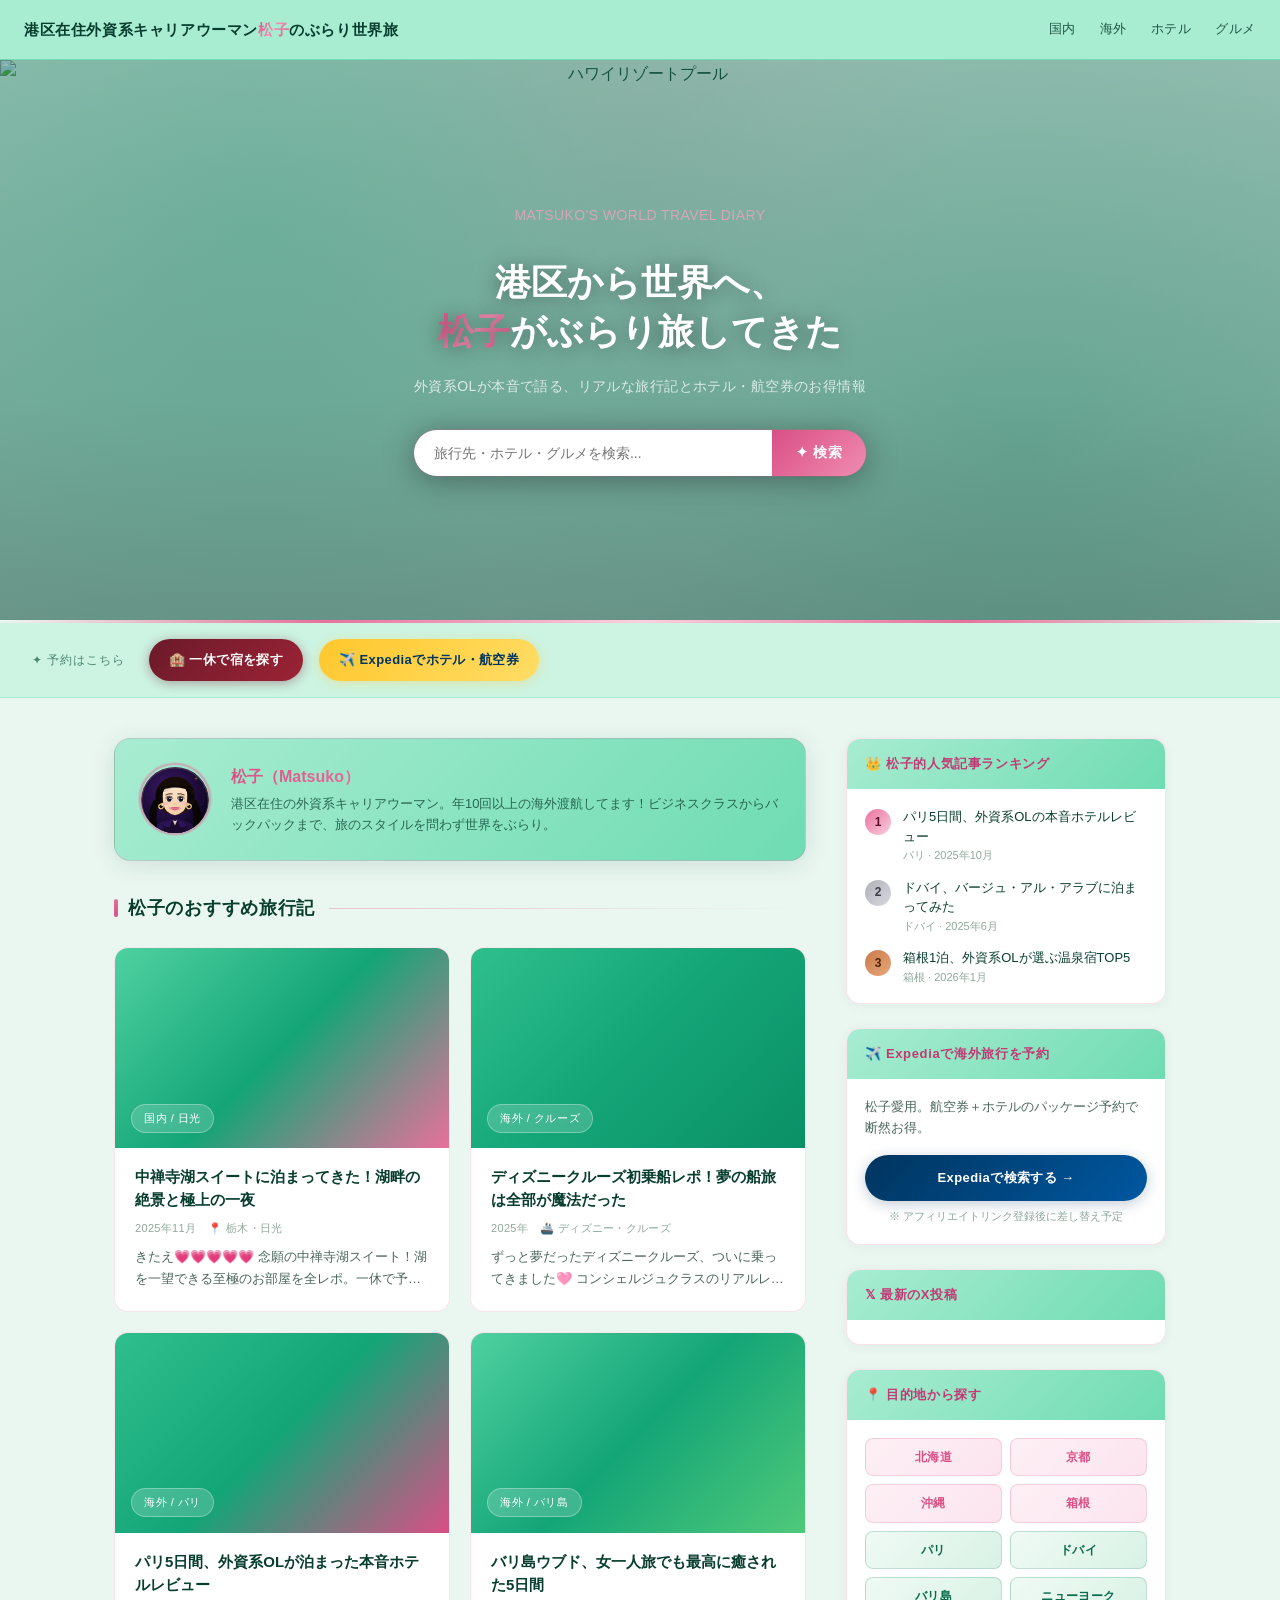
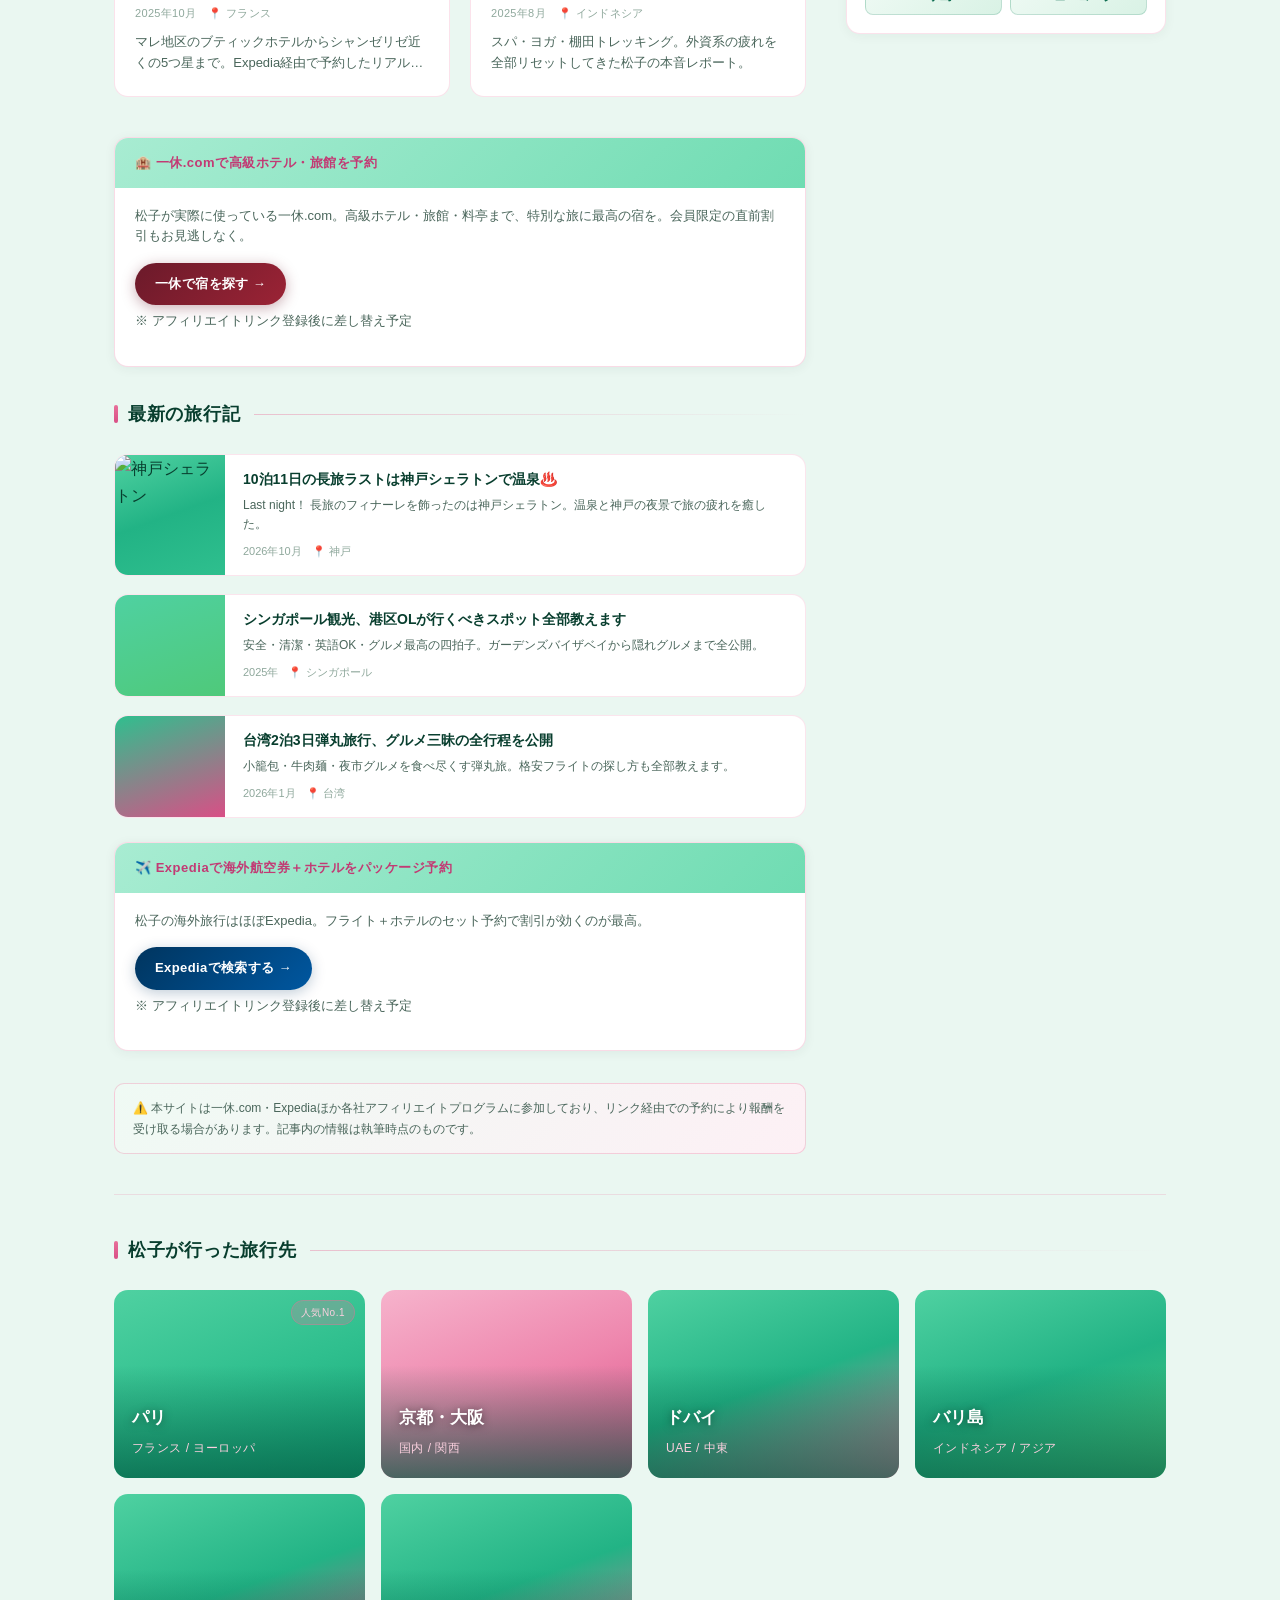
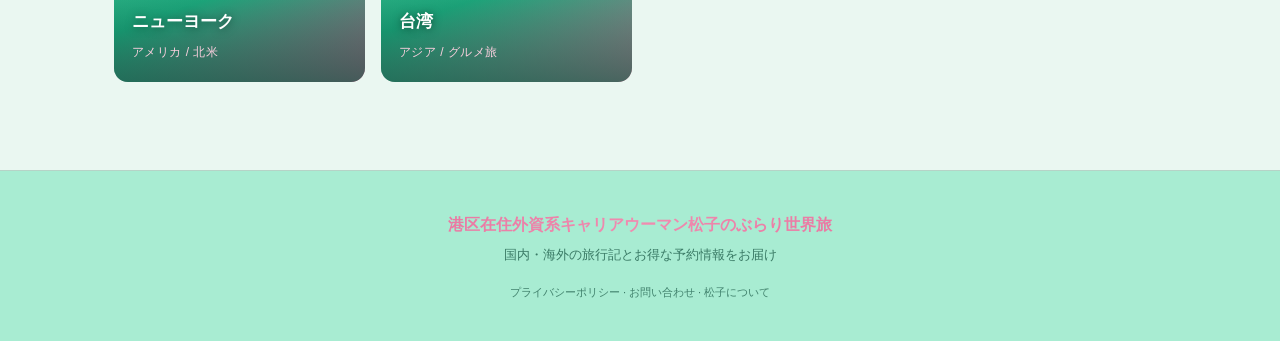
==== index.html @ 0946066c "エメラルドグリーンを一段濃く調整 Co-Authored-By: Claude Sonnet 5.5 <noreply@anthropic.com>" ====
<!DOCTYPE html>
<html lang="ja">
<head>
<meta charset="UTF-8">
<meta name="viewport" content="width=device-width, initial-scale=1.0">
<title>港区在住外資系キャリアウーマン松子のぶらり世界旅</title>
<link rel="icon" type="image/svg+xml" href="matsuko-icon.svg">
<style>
*,*::before,*::after{box-sizing:border-box;margin:0;padding:0}
:root{
  --c1:#a8ecd2;--c2:#6fdcb2;
  --acc:#e8709a;--acc2:#f4a3c0;--acc3:#fbd0df;
  --rose:#d94f86;--roseli:#f7c5d8;
  --bg:#eaf7f1;--s1:#ffffff;--t1:#083e2e;--t2:#4a665b;--tm:#8fa89c;
  --r:10px;
  --gold:linear-gradient(135deg,#d94f86,#f08cb0,#d94f86);
}
html{scroll-behavior:smooth}
body{font-family:-apple-system,BlinkMacSystemFont,'Hiragino Sans','Noto Sans JP',sans-serif;background:var(--bg);color:var(--t1);line-height:1.7}
a{color:inherit;text-decoration:none}
img{max-width:100%;display:block}

/* Header */
header{background:var(--c1);padding:0 1.5rem;position:sticky;top:0;z-index:100;display:flex;align-items:center;justify-content:space-between;height:60px;border-bottom:1px solid rgba(16,185,129,0.35)}
.logo{color:#083e2e;font-size:15px;font-weight:700;letter-spacing:.04em;line-height:1.3}
.logo span{background:var(--gold);-webkit-background-clip:text;-webkit-text-fill-color:transparent;background-clip:text}
nav{display:flex;gap:1.5rem}
nav a{color:rgba(8,62,46,0.85);font-size:13px;transition:color .2s;letter-spacing:.04em}
nav a:hover{color:#d94f86}

/* Hero */
.hero{position:relative;height:560px;overflow:hidden;display:flex;align-items:center;justify-content:center;text-align:center}
.hero-bg{position:absolute;inset:0}
.hero-bg img{width:100%;height:100%;object-fit:cover;object-position:center 60%;display:block}
.hero-sparkle{position:absolute;inset:0;background-image:radial-gradient(circle at 20% 30%,rgba(16,185,129,0.22) 0%,transparent 50%),radial-gradient(circle at 80% 70%,rgba(5,150,105,0.18) 0%,transparent 50%),radial-gradient(circle at 50% 10%,rgba(232,112,154,0.1) 0%,transparent 40%)}
.hero-overlay{position:absolute;inset:0;background:linear-gradient(to bottom,rgba(6,95,70,0.38) 0%,rgba(6,95,70,0.48) 60%,rgba(4,70,52,0.55) 100%)}
.hero-content{position:relative;z-index:1;color:#fff;padding:0 1.5rem;max-width:680px}
.hero-eyebrow{font-size:12px;letter-spacing:.2em;color:var(--acc2);margin-bottom:.875rem;opacity:.9;text-transform:uppercase}
.hero-content h1{font-size:clamp(20px,4vw,36px);font-weight:700;line-height:1.35;margin-bottom:1.125rem;text-shadow:0 2px 20px rgba(0,0,0,0.4)}
.hero-content h1 em{background:var(--gold);-webkit-background-clip:text;-webkit-text-fill-color:transparent;background-clip:text;font-style:normal}
.hero-content p{font-size:14px;opacity:.75;margin-bottom:2rem;letter-spacing:.03em}
.hero-search{display:flex;gap:0;max-width:460px;margin:0 auto;border-radius:30px;overflow:hidden;box-shadow:0 4px 32px rgba(0,0,0,0.35),0 0 0 1px rgba(232,112,154,0.3)}
.hero-search input{flex:1;padding:14px 20px;font-size:14px;border:none;outline:none;font-family:inherit;background:#fff}
.hero-search button{padding:14px 24px;background:linear-gradient(135deg,#d94f86,#f08cb0);color:#fff;border:none;cursor:pointer;font-size:14px;font-family:inherit;white-space:nowrap;font-weight:600;letter-spacing:.03em}

/* Gold divider */
.gold-strip{height:3px;background:linear-gradient(90deg,transparent,#e8709a,#fbd0df,#e8709a,transparent)}

/* Affiliate Banner */
.aff-strip{background:#cdf4e3;padding:1rem 1.5rem;display:flex;gap:1rem;overflow-x:auto;scrollbar-width:none;align-items:center;border-bottom:1px solid rgba(16,185,129,0.2)}
.aff-strip::-webkit-scrollbar{display:none}
.aff-btn{flex-shrink:0;padding:10px 20px;border-radius:30px;font-size:13px;font-weight:600;cursor:pointer;border:none;transition:opacity .2s,transform .15s;display:inline-flex;align-items:center;gap:8px;letter-spacing:.03em}
.aff-btn:hover{opacity:.88;transform:translateY(-1px)}
.aff-ikyu{background:linear-gradient(135deg,#6b1a2a,#9b2335);color:#fff;box-shadow:0 2px 12px rgba(107,26,42,0.4)}
.aff-expedia{background:linear-gradient(135deg,#ffc72c,#ffdd66);color:#00355f;box-shadow:0 2px 12px rgba(255,199,44,0.35)}
.aff-label{color:rgba(11,74,56,0.65);font-size:12px;display:flex;align-items:center;padding:0 8px;letter-spacing:.08em;white-space:nowrap}

/* Main Layout */
.container{max-width:1100px;margin:0 auto;padding:0 1.5rem}
.layout{display:grid;grid-template-columns:1fr 320px;gap:2.5rem;padding:2.5rem 0}
@media(max-width:768px){.layout{grid-template-columns:1fr}.sidebar{display:none}}

/* Section heading */
.sec-head{display:flex;align-items:center;gap:14px;margin-bottom:1.5rem}
.sec-head h2{font-size:18px;font-weight:700;letter-spacing:.04em;white-space:nowrap}
.sec-head h2::before{content:"";display:inline-block;width:4px;height:18px;background:linear-gradient(to bottom,#e8709a,#d94f86);border-radius:2px;margin-right:10px;vertical-align:-3px}
.sec-head::after{content:"";flex:1;height:1px;background:linear-gradient(90deg,rgba(232,112,154,0.4),transparent)}

/* Article Cards */
.cards-featured{display:grid;grid-template-columns:1fr 1fr;gap:1.25rem;margin-bottom:2.5rem}
@media(max-width:600px){.cards-featured{grid-template-columns:1fr}}
.card{border-radius:14px;overflow:hidden;background:var(--s1);border:0.5px solid rgba(232,112,154,0.2);transition:transform .2s,box-shadow .2s;cursor:pointer}
.card:hover{transform:translateY(-5px);box-shadow:0 16px 40px rgba(5,59,46,0.12)}
.card-img{height:200px;position:relative;display:flex;align-items:flex-end;padding:1rem}
.card-img.g1{background:linear-gradient(135deg,#2fbf8e,#14a577,#d94f86)}
.card-img.g2{background:linear-gradient(135deg,#4fd1a1,#14a577,#e8709a)}
.card-img.g3{background:linear-gradient(135deg,#4fd1a1,#14a577,#4fc97a)}
.card-img.g4{background:linear-gradient(135deg,#f6b3cc,#ee86ad,#e8709a)}
.card-img.g5{background:linear-gradient(135deg,#2fbf8e,#14a577,#0b9066)}
.card-tag{display:inline-block;background:rgba(255,255,255,0.18);backdrop-filter:blur(8px);color:#fff;font-size:11px;padding:4px 12px;border-radius:20px;border:0.5px solid rgba(255,255,255,0.3);letter-spacing:.05em}
.card-body{padding:1.125rem 1.25rem 1.375rem}
.card-body h3{font-size:15px;font-weight:700;line-height:1.5;margin-bottom:.5rem;color:var(--t1)}
.card-meta{font-size:11px;color:var(--tm);display:flex;gap:12px;letter-spacing:.03em}
.card-excerpt{font-size:13px;color:var(--t2);margin-top:.5rem;line-height:1.65;display:-webkit-box;-webkit-line-clamp:2;-webkit-box-orient:vertical;overflow:hidden}

/* Matsuko Profile */
.profile-banner{background:linear-gradient(135deg,var(--c1),var(--c2));border-radius:16px;padding:1.5rem;display:flex;gap:1.25rem;align-items:center;margin-bottom:2rem;border:1px solid rgba(232,112,154,0.25);box-shadow:0 4px 24px rgba(5,59,46,0.12)}
.profile-avatar{width:72px;height:72px;border-radius:50%;flex-shrink:0;overflow:hidden;border:2px solid rgba(232,112,154,0.5);box-shadow:0 0 0 1px rgba(232,112,154,0.2)}
.profile-text{color:#083e2e}
.profile-text h3{font-size:16px;font-weight:700;margin-bottom:.25rem;background:var(--gold);-webkit-background-clip:text;-webkit-text-fill-color:transparent;background-clip:text}
.profile-text p{font-size:13px;opacity:.75;line-height:1.6}

/* Affiliate Card */
.aff-card{border-radius:14px;overflow:hidden;background:var(--s1);border:0.5px solid rgba(232,112,154,0.25);margin-bottom:1.25rem;box-shadow:0 2px 12px rgba(5,59,46,0.06)}
.aff-card-head{padding:.875rem 1.25rem;background:linear-gradient(135deg,var(--c1),var(--c2));display:flex;align-items:center;gap:8px}
.aff-card-head span{color:#c23a74;font-size:13px;font-weight:600;letter-spacing:.04em}
.aff-card-body{padding:1.125rem 1.25rem}
.aff-card-body p{font-size:13px;color:var(--t2);margin-bottom:1rem;line-height:1.6}
.btn-aff{display:inline-block;padding:10px 20px;border-radius:30px;font-size:13px;font-weight:600;cursor:pointer;transition:opacity .2s,transform .15s;letter-spacing:.03em}
.btn-aff:hover{opacity:.85;transform:translateY(-1px)}
.btn-ikyu{background:linear-gradient(135deg,#6b1a2a,#9b2335);color:#fff;box-shadow:0 3px 14px rgba(107,26,42,0.35)}
.btn-expedia{background:linear-gradient(135deg,#00355f,#0057a0);color:#fff;box-shadow:0 3px 14px rgba(0,53,95,0.25)}
.placeholder-note{font-size:11px;color:var(--tm);margin-top:6px}

/* Articles list */
.articles-list{display:flex;flex-direction:column;gap:1.125rem}
.article-row{display:flex;gap:0;background:var(--s1);border-radius:14px;overflow:hidden;border:0.5px solid rgba(232,112,154,0.18);transition:box-shadow .2s,transform .2s;cursor:pointer}
.article-row:hover{box-shadow:0 6px 24px rgba(5,59,46,0.1);transform:translateY(-2px)}
.article-row-img{width:110px;flex-shrink:0}
.article-row-img.g1{background:linear-gradient(160deg,#2fbf8e,#d94f86)}
.article-row-img.g2{background:linear-gradient(160deg,#4fd1a1,#e8709a)}
.article-row-img.g3{background:linear-gradient(160deg,#4fd1a1,#4fc97a)}
.article-row-body{padding:.875rem 1.125rem;flex:1}
.article-row-body h3{font-size:14px;font-weight:700;line-height:1.5;margin-bottom:.375rem;color:var(--t1)}
.article-row-body p{font-size:12px;color:var(--t2);line-height:1.6;display:-webkit-box;-webkit-line-clamp:2;-webkit-box-orient:vertical;overflow:hidden}
.article-row-meta{font-size:11px;color:var(--tm);margin-top:.5rem;display:flex;gap:10px}

/* Sidebar */
.widget{background:var(--s1);border-radius:14px;border:0.5px solid rgba(232,112,154,0.2);overflow:hidden;margin-bottom:1.5rem;box-shadow:0 2px 12px rgba(5,59,46,0.05)}
.widget-head{padding:.875rem 1.125rem;background:linear-gradient(135deg,var(--c1),var(--c2));color:#c23a74;font-size:13px;font-weight:700;letter-spacing:.05em}
.widget-body{padding:1.125rem}
.dest-grid{display:grid;grid-template-columns:1fr 1fr;gap:8px}
.dest-chip{border-radius:8px;padding:.5rem;text-align:center;font-size:12px;font-weight:600;cursor:pointer;transition:opacity .2s,transform .15s;letter-spacing:.03em}
.dest-chip:hover{opacity:.8;transform:scale(1.03)}
.dest-domestic{background:linear-gradient(135deg,#fdf0f5,#fce4ee);color:#d94f86;border:0.5px solid rgba(217,79,134,0.2)}
.dest-intl{background:linear-gradient(135deg,#effaf4,#d9f2e5);color:#0b6b4f;border:0.5px solid rgba(10,122,85,0.2)}
.ranking-list{display:flex;flex-direction:column;gap:.875rem}
.rank-item{display:flex;align-items:flex-start;gap:.75rem}
.rank-num{width:26px;height:26px;border-radius:50%;font-size:12px;font-weight:700;display:flex;align-items:center;justify-content:center;flex-shrink:0;margin-top:2px}
.rank-num.n1{background:linear-gradient(135deg,#e8709a,#fbd0df);color:#5a0f2e}
.rank-num.n2{background:linear-gradient(135deg,#b0b0b8,#d8d8e0);color:#3a3a4a}
.rank-num.n3{background:linear-gradient(135deg,#c97a4a,#e8a87a);color:#4a2000}
.rank-text{font-size:13px;line-height:1.5;color:var(--t1)}
.rank-text span{font-size:11px;color:var(--tm);display:block;margin-top:1px}

/* Destination Section */
.dest-section{padding:2.5rem 0;border-top:1px solid rgba(232,112,154,0.2)}
.dest-cards{display:grid;grid-template-columns:repeat(auto-fill,minmax(220px,1fr));gap:1rem}
.dest-card{position:relative;border-radius:14px;overflow:hidden;aspect-ratio:4/3;cursor:pointer;transition:transform .2s,box-shadow .2s}
.dest-card:hover{transform:scale(1.03);box-shadow:0 12px 32px rgba(5,59,46,0.2)}
.dest-card-bg{position:absolute;inset:0}
.dest-card-bg.d1{background:linear-gradient(160deg,#4fd1a1,#2fbf8e,#14a577)}
.dest-card-bg.d2{background:linear-gradient(160deg,#f6b3cc,#ee86ad,#d94f86)}
.dest-card-bg.d3{background:linear-gradient(160deg,#4fd1a1,#22b385,#e8709a)}
.dest-card-bg.d4{background:linear-gradient(160deg,#4fd1a1,#22b385,#4fc97a)}
.dest-card-bg.d5{background:linear-gradient(160deg,#4fd1a1,#22b385,#d94f86)}
.dest-card-bg.d6{background:linear-gradient(160deg,#4fd1a1,#22b385,#e8709a)}
.dest-overlay{position:absolute;inset:0;background:linear-gradient(to top,rgba(6,95,70,0.7) 0%,transparent 60%)}
.dest-label{position:absolute;bottom:0;left:0;right:0;padding:1.125rem}
.dest-label strong{font-size:17px;display:block;color:#fff;font-weight:700;text-shadow:0 1px 8px rgba(0,0,0,0.5)}
.dest-label span{font-size:12px;color:var(--acc3);letter-spacing:.04em}
.dest-badge{position:absolute;top:10px;right:10px;background:rgba(232,112,154,0.25);backdrop-filter:blur(6px);border:0.5px solid rgba(232,112,154,0.4);color:var(--acc3);font-size:10px;padding:3px 9px;border-radius:20px;letter-spacing:.05em}

/* Disclaimer */
.aff-disclaimer{background:linear-gradient(135deg,#effaf4,#fdf0f5);border:0.5px solid rgba(232,112,154,0.3);border-radius:10px;padding:.875rem 1.125rem;font-size:12px;color:var(--t2);margin-top:2rem;line-height:1.7}

/* Footer */
footer{background:var(--c1);border-top:1px solid rgba(232,112,154,0.2);color:rgba(11,74,56,0.7);text-align:center;padding:2.5rem 1rem;font-size:13px;margin-top:3rem}
.footer-title{font-size:16px;font-weight:700;margin-bottom:.375rem;background:var(--gold);-webkit-background-clip:text;-webkit-text-fill-color:transparent;background-clip:text}
footer a{color:rgba(11,74,56,0.65)}
footer a:hover{color:#d94f86}
</style>
</head>
<body>

<header>
  <div class="logo">港区在住外資系キャリアウーマン<span>松子</span>のぶらり世界旅</div>
  <nav>
    <a href="#">国内</a>
    <a href="#">海外</a>
    <a href="#">ホテル</a>
    <a href="#">グルメ</a>
  </nav>
</header>

<section class="hero">
  <div class="hero-bg">
    <img src="https://images.unsplash.com/photo-1561501900-3701fa6a0864?auto=format&fit=crop&w=1600&q=85" alt="ハワイリゾートプール" loading="eager">
  </div>
  <div class="hero-sparkle"></div>
  <div class="hero-overlay"></div>
  <div class="hero-content">
    <p class="hero-eyebrow">Matsuko's World Travel Diary</p>
    <h1>港区から世界へ、<br><em>松子</em>がぶらり旅してきた</h1>
    <p>外資系OLが本音で語る、リアルな旅行記とホテル・航空券のお得情報</p>
    <div class="hero-search">
      <input type="text" placeholder="旅行先・ホテル・グルメを検索...">
      <button>✦ 検索</button>
    </div>
  </div>
</section>

<div class="gold-strip"></div>

<div class="aff-strip">
  <span class="aff-label">✦ 予約はこちら</span>
  <a href="#" class="aff-btn aff-ikyu">🏨 一休で宿を探す</a>
  <a href="#" class="aff-btn aff-expedia">✈️ Expediaでホテル・航空券</a>
</div>

<div class="container">
  <div class="layout">
    <main>

      <!-- プロフィール -->
      <div class="profile-banner">
        <div class="profile-avatar"><img src="matsuko-icon.svg" alt="松子" width="72" height="72"></div>
        <div class="profile-text">
          <h3>松子（Matsuko）</h3>
          <p>港区在住の外資系キャリアウーマン。年10回以上の海外渡航してます！ビジネスクラスからバックパックまで、旅のスタイルを問わず世界をぶらり。</p>
        </div>
      </div>

      <!-- 注目記事 -->
      <div class="sec-head"><h2>松子のおすすめ旅行記</h2></div>
      <div class="cards-featured">
        <a href="chuzenji-suite.html" class="card">
          <div class="card-img g2"><span class="card-tag">国内 / 日光</span></div>
          <div class="card-body">
            <h3>中禅寺湖スイートに泊まってきた！湖畔の絶景と極上の一夜</h3>
            <div class="card-meta"><span>2025年11月</span><span>📍 栃木・日光</span></div>
            <p class="card-excerpt">きたえ💗💗💗💗💗 念願の中禅寺湖スイート！湖を一望できる至極のお部屋を全レポ。一休で予約しました。</p>
          </div>
        </a>
        <a href="disney-cruise.html" class="card">
          <div class="card-img g5"><span class="card-tag">海外 / クルーズ</span></div>
          <div class="card-body">
            <h3>ディズニークルーズ初乗船レポ！夢の船旅は全部が魔法だった</h3>
            <div class="card-meta"><span>2025年</span><span>🚢 ディズニー・クルーズ</span></div>
            <p class="card-excerpt">ずっと夢だったディズニークルーズ、ついに乗ってきました🩷 コンシェルジュクラスのリアルレポ全公開！</p>
          </div>
        </a>
        <div class="card">
          <div class="card-img g1"><span class="card-tag">海外 / パリ</span></div>
          <div class="card-body">
            <h3>パリ5日間、外資系OLが泊まった本音ホテルレビュー</h3>
            <div class="card-meta"><span>2025年10月</span><span>📍 フランス</span></div>
            <p class="card-excerpt">マレ地区のブティックホテルからシャンゼリゼ近くの5つ星まで。Expedia経由で予約したリアルな評価を公開。</p>
          </div>
        </div>
        <div class="card">
          <div class="card-img g3"><span class="card-tag">海外 / バリ島</span></div>
          <div class="card-body">
            <h3>バリ島ウブド、女一人旅でも最高に癒された5日間</h3>
            <div class="card-meta"><span>2025年8月</span><span>📍 インドネシア</span></div>
            <p class="card-excerpt">スパ・ヨガ・棚田トレッキング。外資系の疲れを全部リセットしてきた松子の本音レポート。</p>
          </div>
        </div>
      </div>

      <!-- アフィリエイトカード（一休） -->
      <div class="aff-card">
        <div class="aff-card-head"><span>🏨 一休.comで高級ホテル・旅館を予約</span></div>
        <div class="aff-card-body">
          <p>松子が実際に使っている一休.com。高級ホテル・旅館・料亭まで、特別な旅に最高の宿を。会員限定の直前割引もお見逃しなく。</p>
          <a href="#" class="btn-aff btn-ikyu">一休で宿を探す →</a>
          <p class="placeholder-note">※ アフィリエイトリンク登録後に差し替え予定</p>
        </div>
      </div>

      <!-- 最新記事 -->
      <div class="sec-head" style="margin-top:2rem"><h2>最新の旅行記</h2></div>
      <div class="articles-list">
        <a href="kobe-trip.html" class="article-row">
          <div class="article-row-img" style="background:linear-gradient(160deg,#4fd1a1,#22b385,#2fbf8e)">
            <img src="https://pbs.twimg.com/media/HTq2_k7a8AAJkNk?format=jpg&name=small" alt="神戸シェラトン" style="width:100%;height:100%;object-fit:cover" loading="lazy">
          </div>
          <div class="article-row-body">
            <h3>10泊11日の長旅ラストは神戸シェラトンで温泉♨️</h3>
            <p>Last night！ 長旅のフィナーレを飾ったのは神戸シェラトン。温泉と神戸の夜景で旅の疲れを癒した。</p>
            <div class="article-row-meta"><span>2026年10月</span><span>📍 神戸</span></div>
          </div>
        </a>
        <a href="singapore.html" class="article-row">
          <div class="article-row-img g3"></div>
          <div class="article-row-body">
            <h3>シンガポール観光、港区OLが行くべきスポット全部教えます</h3>
            <p>安全・清潔・英語OK・グルメ最高の四拍子。ガーデンズバイザベイから隠れグルメまで全公開。</p>
            <div class="article-row-meta"><span>2025年</span><span>📍 シンガポール</span></div>
          </div>
        </a>
        <div class="article-row">
          <div class="article-row-img g1"></div>
          <div class="article-row-body">
            <h3>台湾2泊3日弾丸旅行、グルメ三昧の全行程を公開</h3>
            <p>小籠包・牛肉麺・夜市グルメを食べ尽くす弾丸旅。格安フライトの探し方も全部教えます。</p>
            <div class="article-row-meta"><span>2026年1月</span><span>📍 台湾</span></div>
          </div>
        </div>
      </div>

      <!-- アフィリエイトカード（Expedia） -->
      <div class="aff-card" style="margin-top:1.5rem">
        <div class="aff-card-head"><span>✈️ Expediaで海外航空券＋ホテルをパッケージ予約</span></div>
        <div class="aff-card-body">
          <p>松子の海外旅行はほぼExpedia。フライト＋ホテルのセット予約で割引が効くのが最高。</p>
          <a href="#" class="btn-aff btn-expedia">Expediaで検索する →</a>
          <p class="placeholder-note">※ アフィリエイトリンク登録後に差し替え予定</p>
        </div>
      </div>

      <div class="aff-disclaimer">
        ⚠️ 本サイトは一休.com・Expediaほか各社アフィリエイトプログラムに参加しており、リンク経由での予約により報酬を受け取る場合があります。記事内の情報は執筆時点のものです。
      </div>
    </main>

    <!-- Sidebar -->
    <aside class="sidebar">
      <div class="widget">
        <div class="widget-head">👑 松子的人気記事ランキング</div>
        <div class="widget-body">
          <div class="ranking-list">
            <div class="rank-item">
              <div class="rank-num n1">1</div>
              <div class="rank-text">パリ5日間、外資系OLの本音ホテルレビュー<span>パリ · 2025年10月</span></div>
            </div>
            <div class="rank-item">
              <div class="rank-num n2">2</div>
              <div class="rank-text">ドバイ、バージュ・アル・アラブに泊まってみた<span>ドバイ · 2025年6月</span></div>
            </div>
            <div class="rank-item">
              <div class="rank-num n3">3</div>
              <div class="rank-text">箱根1泊、外資系OLが選ぶ温泉宿TOP5<span>箱根 · 2026年1月</span></div>
            </div>
          </div>
        </div>
      </div>

      <div class="widget">
        <div class="widget-head">✈️ Expediaで海外旅行を予約</div>
        <div class="widget-body">
          <p style="font-size:13px;color:var(--t2);margin-bottom:1rem;line-height:1.6">松子愛用。航空券＋ホテルのパッケージ予約で断然お得。</p>
          <a href="#" class="btn-aff btn-expedia" style="display:block;text-align:center;padding:12px">Expediaで検索する →</a>
          <p class="placeholder-note" style="margin-top:6px;text-align:center">※ アフィリエイトリンク登録後に差し替え予定</p>
        </div>
      </div>

      <div class="widget">
        <div class="widget-head">𝕏 最新のX投稿</div>
        <div class="widget-body" style="padding:.75rem">
          <blockquote class="twitter-tweet" data-lang="ja" data-theme="light">
            <a href="https://x.com/tabiwoaisuru/status/1993932239659471070"></a>
          </blockquote>
        </div>
      </div>

      <div class="widget">
        <div class="widget-head">📍 目的地から探す</div>
        <div class="widget-body">
          <div class="dest-grid">
            <div class="dest-chip dest-domestic">北海道</div>
            <div class="dest-chip dest-domestic">京都</div>
            <div class="dest-chip dest-domestic">沖縄</div>
            <div class="dest-chip dest-domestic">箱根</div>
            <div class="dest-chip dest-intl">パリ</div>
            <div class="dest-chip dest-intl">ドバイ</div>
            <div class="dest-chip dest-intl">バリ島</div>
            <div class="dest-chip dest-intl">ニューヨーク</div>
          </div>
        </div>
      </div>
    </aside>
  </div>

  <!-- 目的地セクション -->
  <div class="dest-section">
    <div class="sec-head"><h2>松子が行った旅行先</h2></div>
    <div class="dest-cards">
      <div class="dest-card">
        <div class="dest-card-bg d1"></div>
        <div class="dest-overlay"></div>
        <span class="dest-badge">人気No.1</span>
        <div class="dest-label"><strong>パリ</strong><span>フランス / ヨーロッパ</span></div>
      </div>
      <div class="dest-card">
        <div class="dest-card-bg d2"></div>
        <div class="dest-overlay"></div>
        <div class="dest-label"><strong>京都・大阪</strong><span>国内 / 関西</span></div>
      </div>
      <div class="dest-card">
        <div class="dest-card-bg d3"></div>
        <div class="dest-overlay"></div>
        <div class="dest-label"><strong>ドバイ</strong><span>UAE / 中東</span></div>
      </div>
      <div class="dest-card">
        <div class="dest-card-bg d4"></div>
        <div class="dest-overlay"></div>
        <div class="dest-label"><strong>バリ島</strong><span>インドネシア / アジア</span></div>
      </div>
      <div class="dest-card">
        <div class="dest-card-bg d5"></div>
        <div class="dest-overlay"></div>
        <div class="dest-label"><strong>ニューヨーク</strong><span>アメリカ / 北米</span></div>
      </div>
      <div class="dest-card">
        <div class="dest-card-bg d6"></div>
        <div class="dest-overlay"></div>
        <div class="dest-label"><strong>台湾</strong><span>アジア / グルメ旅</span></div>
      </div>
    </div>
  </div>
</div>

<footer>
  <p class="footer-title">港区在住外資系キャリアウーマン松子のぶらり世界旅</p>
  <p>国内・海外の旅行記とお得な予約情報をお届け</p>
  <p style="margin-top:1rem;font-size:11px"><a href="#">プライバシーポリシー</a> · <a href="#">お問い合わせ</a> · <a href="#">松子について</a></p>
</footer>

<script async src="https://platform.twitter.com/widgets.js" charset="utf-8"></script>
</body>
</html>
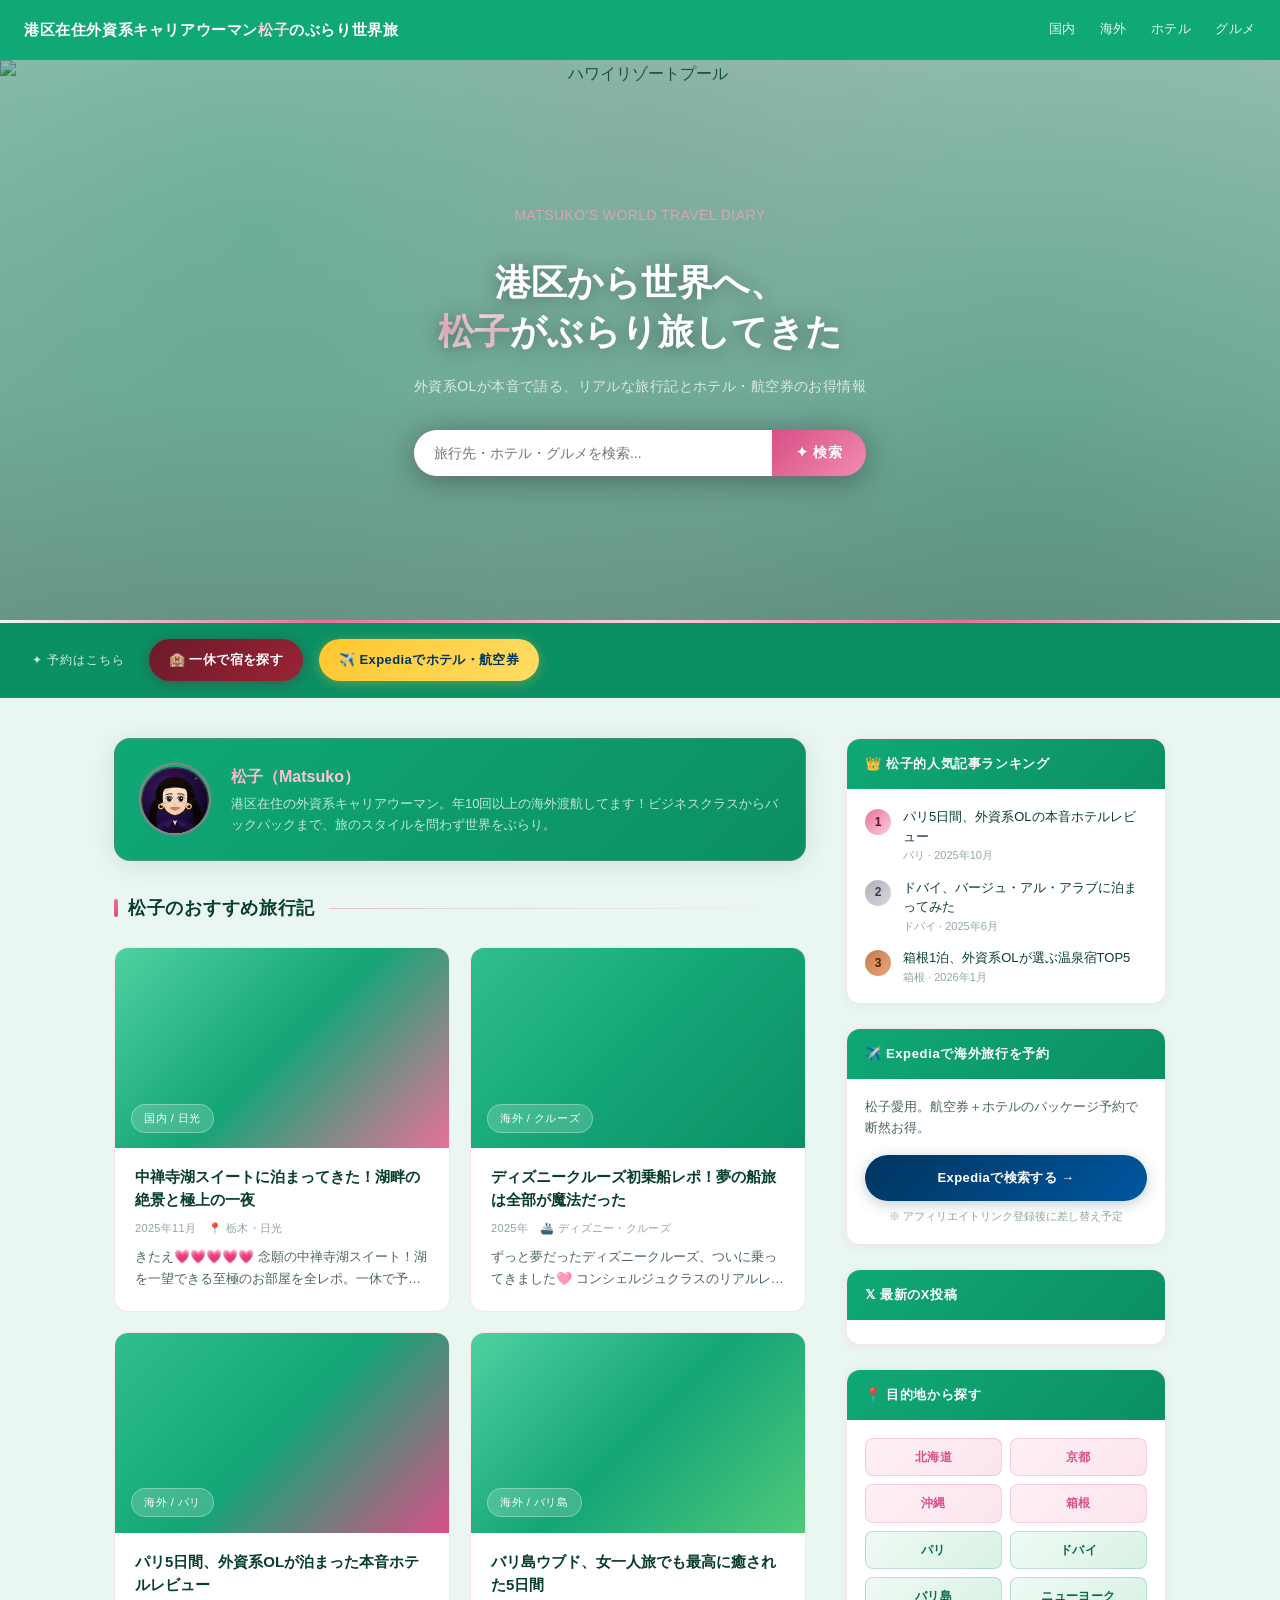
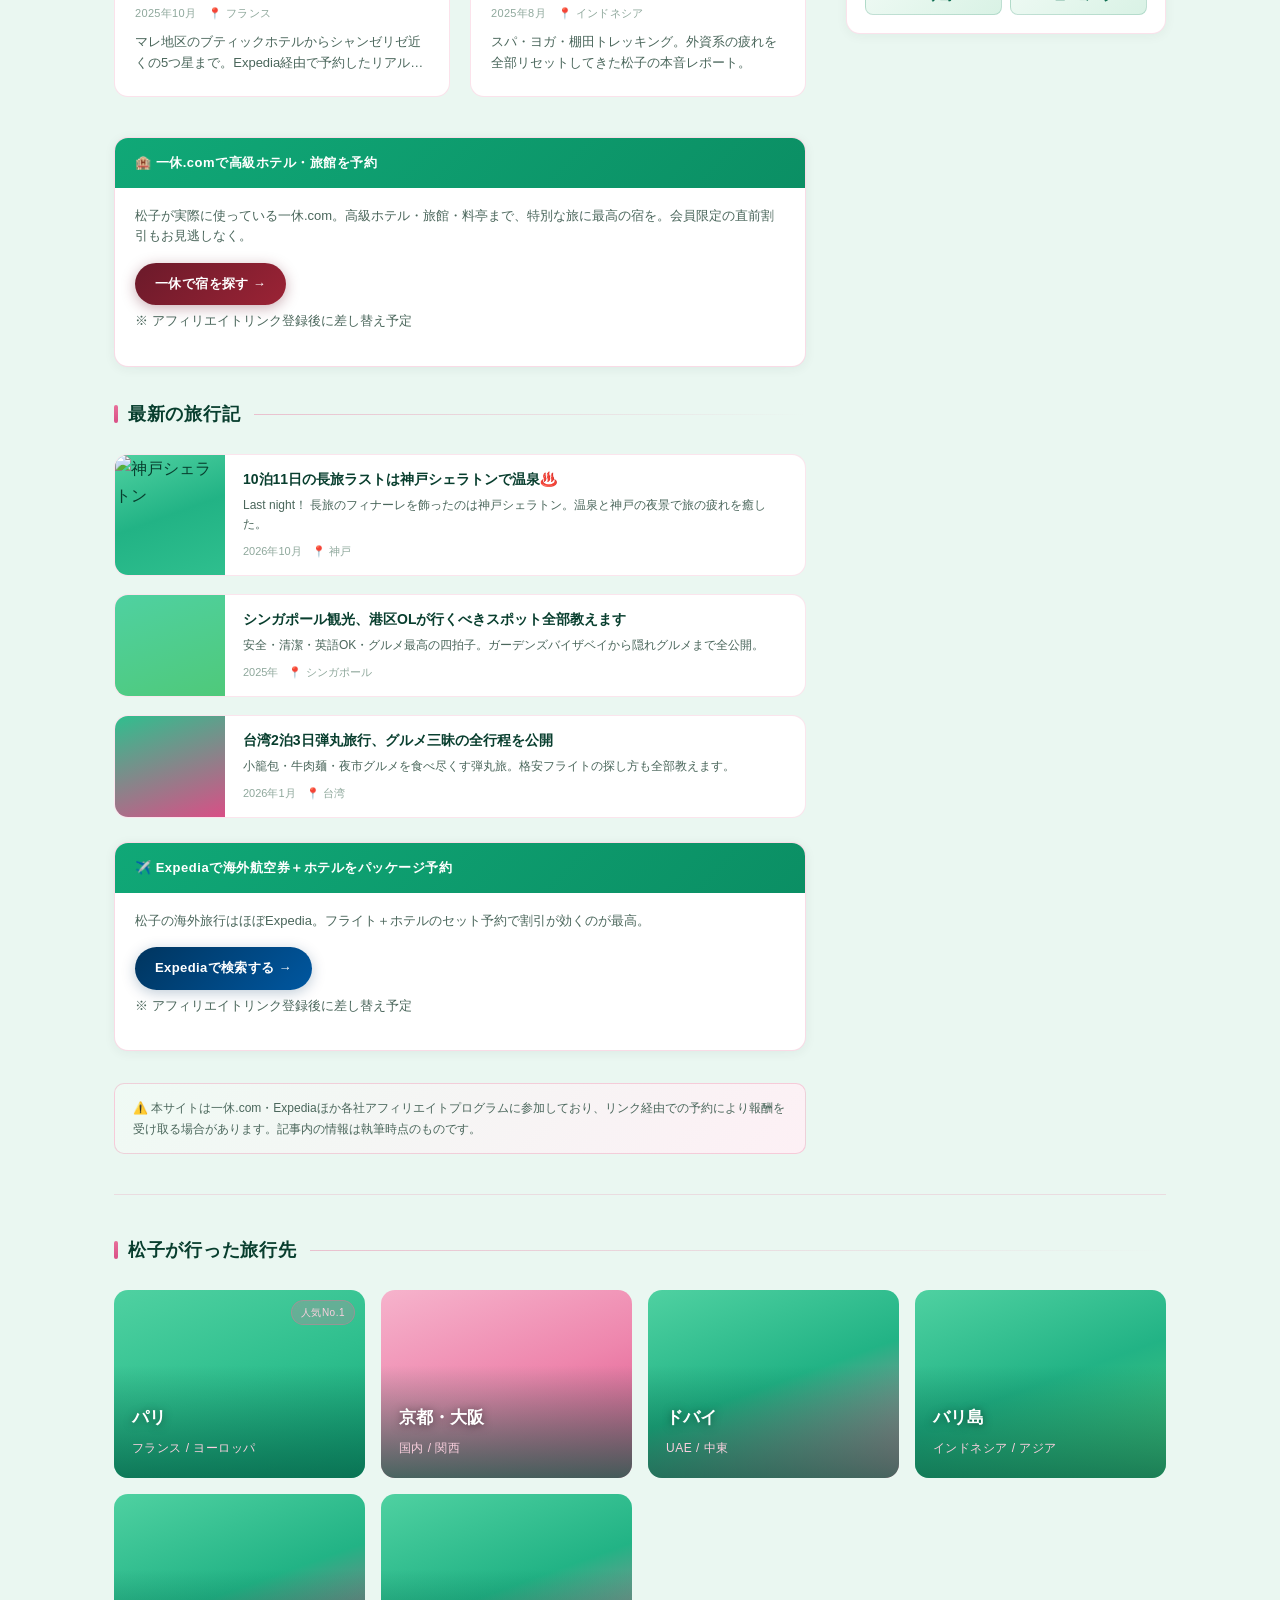
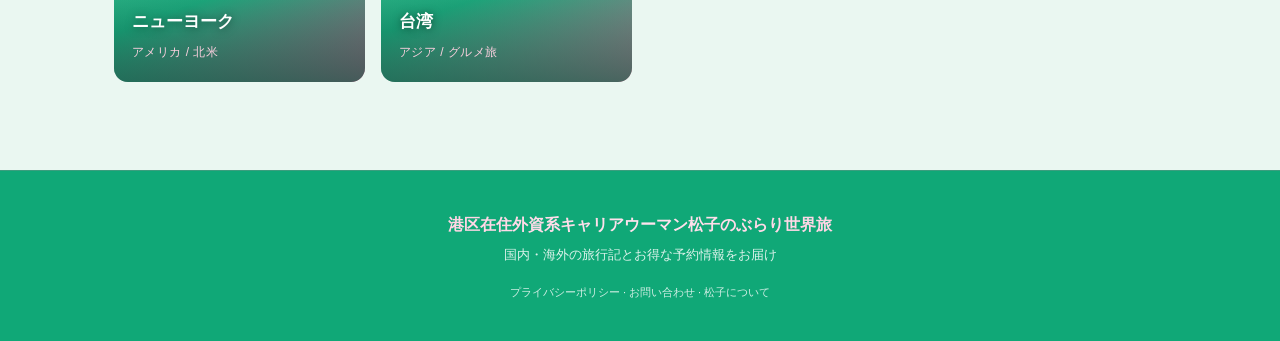
==== commit 9653c97b: "ヘッダー・フッター等を濃いエメラルド＋白文字に変更 Co-Authored-By: Claude Sonnet 5.5 <noreply@anthropic.com>" ====
--- a/index.html
+++ b/index.html
@@ -8,12 +8,12 @@
 <style>
 *,*::before,*::after{box-sizing:border-box;margin:0;padding:0}
 :root{
-  --c1:#a8ecd2;--c2:#6fdcb2;
+  --c1:#10a877;--c2:#0b8f64;
   --acc:#e8709a;--acc2:#f4a3c0;--acc3:#fbd0df;
   --rose:#d94f86;--roseli:#f7c5d8;
   --bg:#eaf7f1;--s1:#ffffff;--t1:#083e2e;--t2:#4a665b;--tm:#8fa89c;
   --r:10px;
-  --gold:linear-gradient(135deg,#d94f86,#f08cb0,#d94f86);
+  --gold:linear-gradient(135deg,#ffb3cf,#ffe3ee,#ffb3cf);
 }
 html{scroll-behavior:smooth}
 body{font-family:-apple-system,BlinkMacSystemFont,'Hiragino Sans','Noto Sans JP',sans-serif;background:var(--bg);color:var(--t1);line-height:1.7}
@@ -22,11 +22,11 @@
 
 /* Header */
 header{background:var(--c1);padding:0 1.5rem;position:sticky;top:0;z-index:100;display:flex;align-items:center;justify-content:space-between;height:60px;border-bottom:1px solid rgba(16,185,129,0.35)}
-.logo{color:#083e2e;font-size:15px;font-weight:700;letter-spacing:.04em;line-height:1.3}
+.logo{color:#fff;font-size:15px;font-weight:700;letter-spacing:.04em;line-height:1.3}
 .logo span{background:var(--gold);-webkit-background-clip:text;-webkit-text-fill-color:transparent;background-clip:text}
 nav{display:flex;gap:1.5rem}
-nav a{color:rgba(8,62,46,0.85);font-size:13px;transition:color .2s;letter-spacing:.04em}
-nav a:hover{color:#d94f86}
+nav a{color:rgba(255,255,255,0.9);font-size:13px;transition:color .2s;letter-spacing:.04em}
+nav a:hover{color:#ffd0e2}
 
 /* Hero */
 .hero{position:relative;height:560px;overflow:hidden;display:flex;align-items:center;justify-content:center;text-align:center}
@@ -47,13 +47,13 @@
 .gold-strip{height:3px;background:linear-gradient(90deg,transparent,#e8709a,#fbd0df,#e8709a,transparent)}
 
 /* Affiliate Banner */
-.aff-strip{background:#cdf4e3;padding:1rem 1.5rem;display:flex;gap:1rem;overflow-x:auto;scrollbar-width:none;align-items:center;border-bottom:1px solid rgba(16,185,129,0.2)}
+.aff-strip{background:#0b8f64;padding:1rem 1.5rem;display:flex;gap:1rem;overflow-x:auto;scrollbar-width:none;align-items:center;border-bottom:1px solid rgba(16,185,129,0.2)}
 .aff-strip::-webkit-scrollbar{display:none}
 .aff-btn{flex-shrink:0;padding:10px 20px;border-radius:30px;font-size:13px;font-weight:600;cursor:pointer;border:none;transition:opacity .2s,transform .15s;display:inline-flex;align-items:center;gap:8px;letter-spacing:.03em}
 .aff-btn:hover{opacity:.88;transform:translateY(-1px)}
 .aff-ikyu{background:linear-gradient(135deg,#6b1a2a,#9b2335);color:#fff;box-shadow:0 2px 12px rgba(107,26,42,0.4)}
 .aff-expedia{background:linear-gradient(135deg,#ffc72c,#ffdd66);color:#00355f;box-shadow:0 2px 12px rgba(255,199,44,0.35)}
-.aff-label{color:rgba(11,74,56,0.65);font-size:12px;display:flex;align-items:center;padding:0 8px;letter-spacing:.08em;white-space:nowrap}
+.aff-label{color:rgba(255,255,255,0.85);font-size:12px;display:flex;align-items:center;padding:0 8px;letter-spacing:.08em;white-space:nowrap}
 
 /* Main Layout */
 .container{max-width:1100px;margin:0 auto;padding:0 1.5rem}
@@ -86,14 +86,14 @@
 /* Matsuko Profile */
 .profile-banner{background:linear-gradient(135deg,var(--c1),var(--c2));border-radius:16px;padding:1.5rem;display:flex;gap:1.25rem;align-items:center;margin-bottom:2rem;border:1px solid rgba(232,112,154,0.25);box-shadow:0 4px 24px rgba(5,59,46,0.12)}
 .profile-avatar{width:72px;height:72px;border-radius:50%;flex-shrink:0;overflow:hidden;border:2px solid rgba(232,112,154,0.5);box-shadow:0 0 0 1px rgba(232,112,154,0.2)}
-.profile-text{color:#083e2e}
+.profile-text{color:#fff}
 .profile-text h3{font-size:16px;font-weight:700;margin-bottom:.25rem;background:var(--gold);-webkit-background-clip:text;-webkit-text-fill-color:transparent;background-clip:text}
 .profile-text p{font-size:13px;opacity:.75;line-height:1.6}
 
 /* Affiliate Card */
 .aff-card{border-radius:14px;overflow:hidden;background:var(--s1);border:0.5px solid rgba(232,112,154,0.25);margin-bottom:1.25rem;box-shadow:0 2px 12px rgba(5,59,46,0.06)}
 .aff-card-head{padding:.875rem 1.25rem;background:linear-gradient(135deg,var(--c1),var(--c2));display:flex;align-items:center;gap:8px}
-.aff-card-head span{color:#c23a74;font-size:13px;font-weight:600;letter-spacing:.04em}
+.aff-card-head span{color:#fff;font-size:13px;font-weight:600;letter-spacing:.04em}
 .aff-card-body{padding:1.125rem 1.25rem}
 .aff-card-body p{font-size:13px;color:var(--t2);margin-bottom:1rem;line-height:1.6}
 .btn-aff{display:inline-block;padding:10px 20px;border-radius:30px;font-size:13px;font-weight:600;cursor:pointer;transition:opacity .2s,transform .15s;letter-spacing:.03em}
@@ -117,7 +117,7 @@
 
 /* Sidebar */
 .widget{background:var(--s1);border-radius:14px;border:0.5px solid rgba(232,112,154,0.2);overflow:hidden;margin-bottom:1.5rem;box-shadow:0 2px 12px rgba(5,59,46,0.05)}
-.widget-head{padding:.875rem 1.125rem;background:linear-gradient(135deg,var(--c1),var(--c2));color:#c23a74;font-size:13px;font-weight:700;letter-spacing:.05em}
+.widget-head{padding:.875rem 1.125rem;background:linear-gradient(135deg,var(--c1),var(--c2));color:#fff;font-size:13px;font-weight:700;letter-spacing:.05em}
 .widget-body{padding:1.125rem}
 .dest-grid{display:grid;grid-template-columns:1fr 1fr;gap:8px}
 .dest-chip{border-radius:8px;padding:.5rem;text-align:center;font-size:12px;font-weight:600;cursor:pointer;transition:opacity .2s,transform .15s;letter-spacing:.03em}
@@ -155,10 +155,10 @@
 .aff-disclaimer{background:linear-gradient(135deg,#effaf4,#fdf0f5);border:0.5px solid rgba(232,112,154,0.3);border-radius:10px;padding:.875rem 1.125rem;font-size:12px;color:var(--t2);margin-top:2rem;line-height:1.7}
 
 /* Footer */
-footer{background:var(--c1);border-top:1px solid rgba(232,112,154,0.2);color:rgba(11,74,56,0.7);text-align:center;padding:2.5rem 1rem;font-size:13px;margin-top:3rem}
+footer{background:var(--c1);border-top:1px solid rgba(232,112,154,0.2);color:rgba(255,255,255,0.85);text-align:center;padding:2.5rem 1rem;font-size:13px;margin-top:3rem}
 .footer-title{font-size:16px;font-weight:700;margin-bottom:.375rem;background:var(--gold);-webkit-background-clip:text;-webkit-text-fill-color:transparent;background-clip:text}
-footer a{color:rgba(11,74,56,0.65)}
-footer a:hover{color:#d94f86}
+footer a{color:rgba(255,255,255,0.8)}
+footer a:hover{color:#ffd0e2}
 </style>
 </head>
 <body>
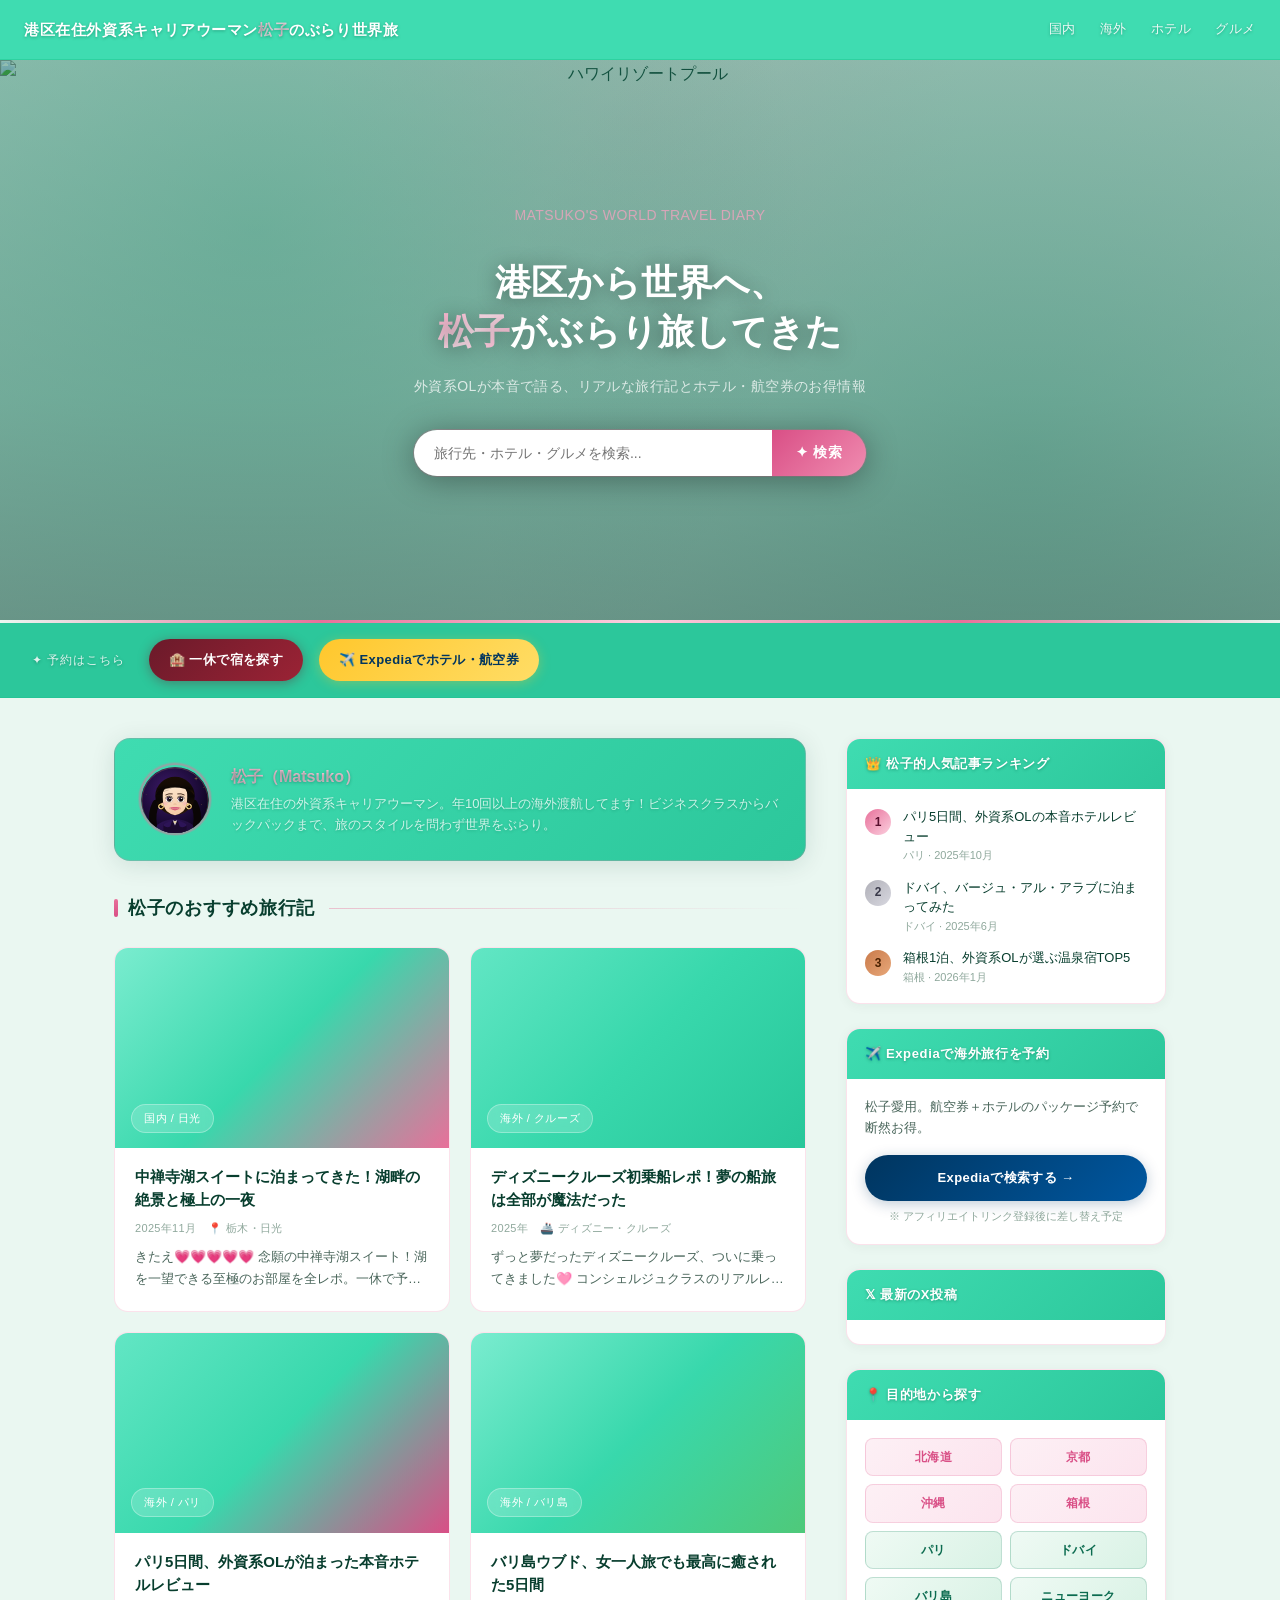
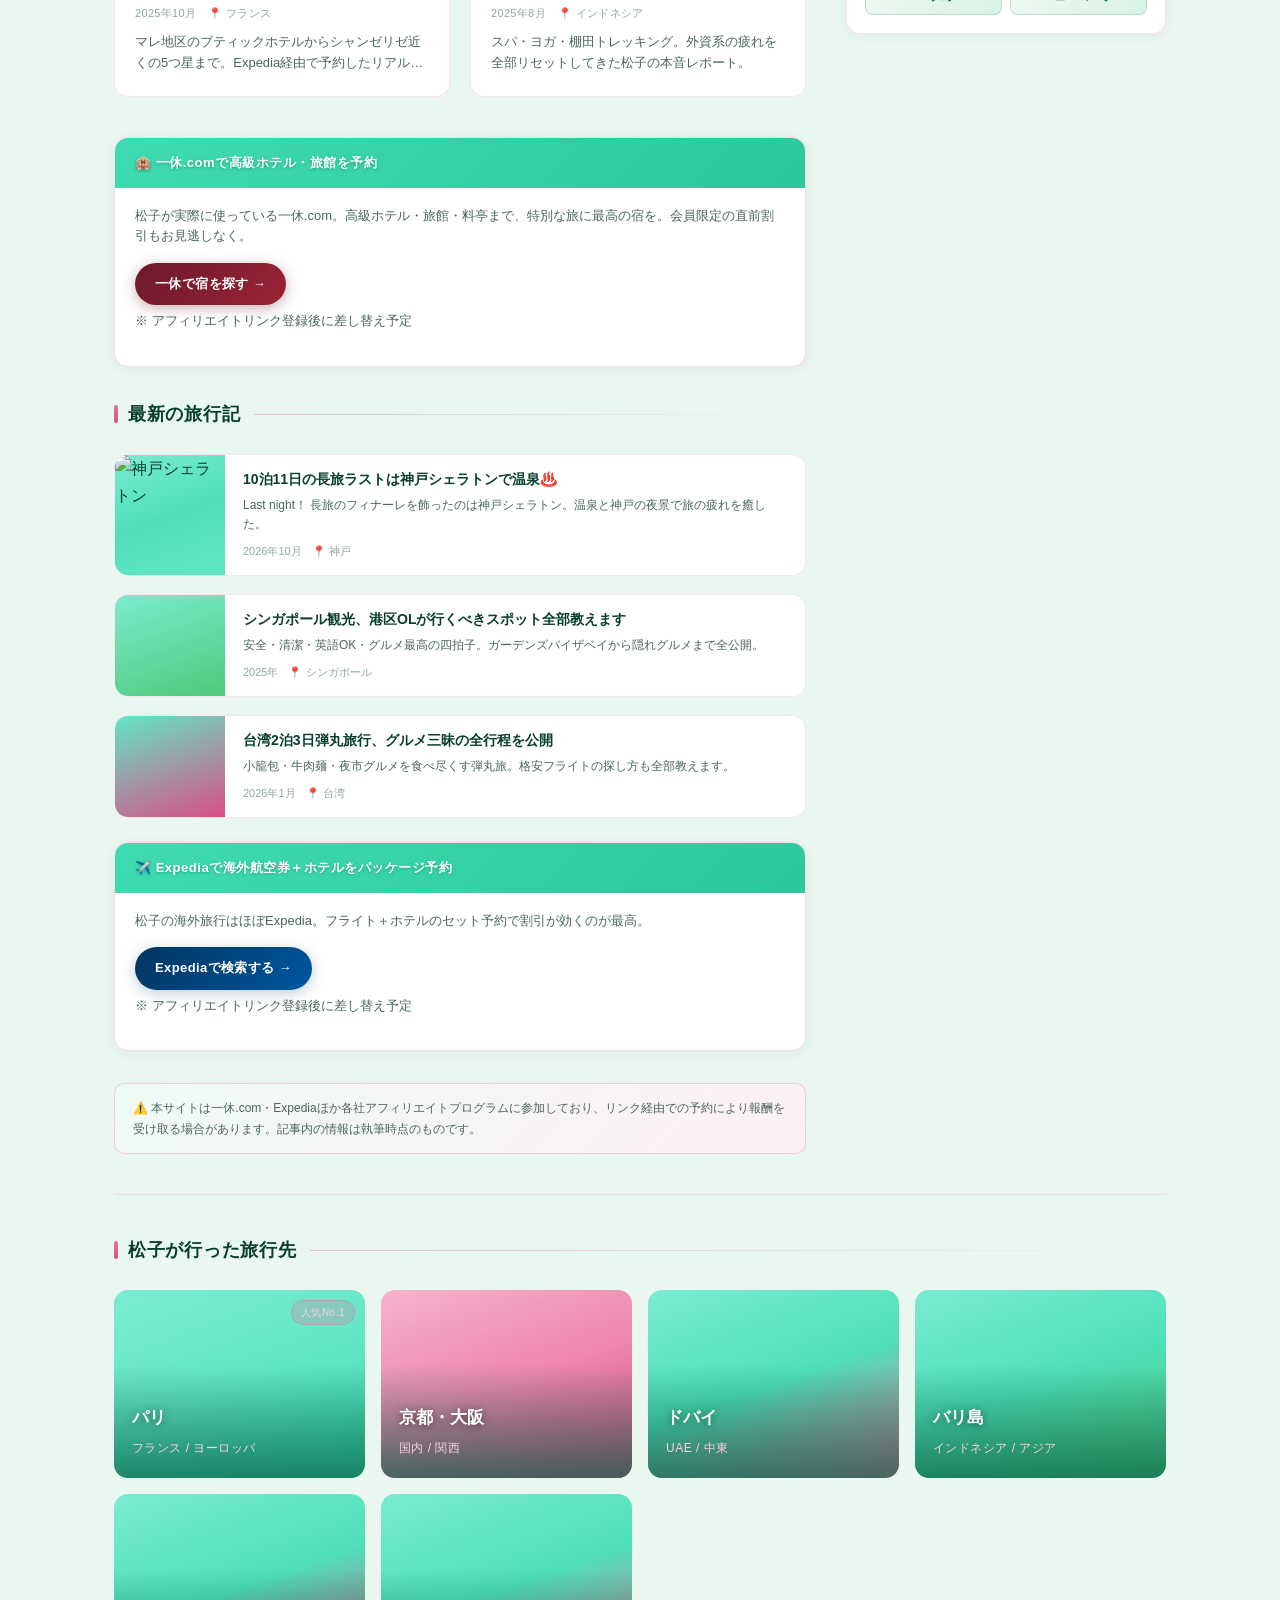
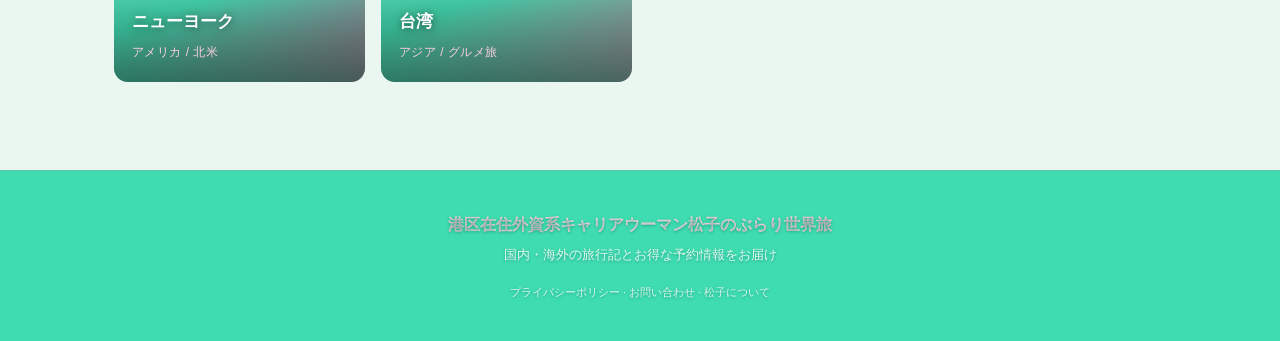
==== commit 0f5d5106: "明るいミントグリーン＋白文字（影付き）に調整 Co-Authored-By: Claude Sonnet 5.5 <noreply@anthropic.com>" ====
--- a/index.html
+++ b/index.html
@@ -8,7 +8,7 @@
 <style>
 *,*::before,*::after{box-sizing:border-box;margin:0;padding:0}
 :root{
-  --c1:#10a877;--c2:#0b8f64;
+  --c1:#3fdcb1;--c2:#2cc79b;
   --acc:#e8709a;--acc2:#f4a3c0;--acc3:#fbd0df;
   --rose:#d94f86;--roseli:#f7c5d8;
   --bg:#eaf7f1;--s1:#ffffff;--t1:#083e2e;--t2:#4a665b;--tm:#8fa89c;
@@ -47,7 +47,7 @@
 .gold-strip{height:3px;background:linear-gradient(90deg,transparent,#e8709a,#fbd0df,#e8709a,transparent)}
 
 /* Affiliate Banner */
-.aff-strip{background:#0b8f64;padding:1rem 1.5rem;display:flex;gap:1rem;overflow-x:auto;scrollbar-width:none;align-items:center;border-bottom:1px solid rgba(16,185,129,0.2)}
+.aff-strip{background:#2cc79b;padding:1rem 1.5rem;display:flex;gap:1rem;overflow-x:auto;scrollbar-width:none;align-items:center;border-bottom:1px solid rgba(16,185,129,0.2)}
 .aff-strip::-webkit-scrollbar{display:none}
 .aff-btn{flex-shrink:0;padding:10px 20px;border-radius:30px;font-size:13px;font-weight:600;cursor:pointer;border:none;transition:opacity .2s,transform .15s;display:inline-flex;align-items:center;gap:8px;letter-spacing:.03em}
 .aff-btn:hover{opacity:.88;transform:translateY(-1px)}
@@ -72,11 +72,11 @@
 .card{border-radius:14px;overflow:hidden;background:var(--s1);border:0.5px solid rgba(232,112,154,0.2);transition:transform .2s,box-shadow .2s;cursor:pointer}
 .card:hover{transform:translateY(-5px);box-shadow:0 16px 40px rgba(5,59,46,0.12)}
 .card-img{height:200px;position:relative;display:flex;align-items:flex-end;padding:1rem}
-.card-img.g1{background:linear-gradient(135deg,#2fbf8e,#14a577,#d94f86)}
-.card-img.g2{background:linear-gradient(135deg,#4fd1a1,#14a577,#e8709a)}
-.card-img.g3{background:linear-gradient(135deg,#4fd1a1,#14a577,#4fc97a)}
+.card-img.g1{background:linear-gradient(135deg,#62e6c4,#38d8ac,#d94f86)}
+.card-img.g2{background:linear-gradient(135deg,#7aeccf,#38d8ac,#e8709a)}
+.card-img.g3{background:linear-gradient(135deg,#7aeccf,#38d8ac,#4fc97a)}
 .card-img.g4{background:linear-gradient(135deg,#f6b3cc,#ee86ad,#e8709a)}
-.card-img.g5{background:linear-gradient(135deg,#2fbf8e,#14a577,#0b9066)}
+.card-img.g5{background:linear-gradient(135deg,#62e6c4,#38d8ac,#28c79a)}
 .card-tag{display:inline-block;background:rgba(255,255,255,0.18);backdrop-filter:blur(8px);color:#fff;font-size:11px;padding:4px 12px;border-radius:20px;border:0.5px solid rgba(255,255,255,0.3);letter-spacing:.05em}
 .card-body{padding:1.125rem 1.25rem 1.375rem}
 .card-body h3{font-size:15px;font-weight:700;line-height:1.5;margin-bottom:.5rem;color:var(--t1)}
@@ -107,9 +107,9 @@
 .article-row{display:flex;gap:0;background:var(--s1);border-radius:14px;overflow:hidden;border:0.5px solid rgba(232,112,154,0.18);transition:box-shadow .2s,transform .2s;cursor:pointer}
 .article-row:hover{box-shadow:0 6px 24px rgba(5,59,46,0.1);transform:translateY(-2px)}
 .article-row-img{width:110px;flex-shrink:0}
-.article-row-img.g1{background:linear-gradient(160deg,#2fbf8e,#d94f86)}
-.article-row-img.g2{background:linear-gradient(160deg,#4fd1a1,#e8709a)}
-.article-row-img.g3{background:linear-gradient(160deg,#4fd1a1,#4fc97a)}
+.article-row-img.g1{background:linear-gradient(160deg,#62e6c4,#d94f86)}
+.article-row-img.g2{background:linear-gradient(160deg,#7aeccf,#e8709a)}
+.article-row-img.g3{background:linear-gradient(160deg,#7aeccf,#4fc97a)}
 .article-row-body{padding:.875rem 1.125rem;flex:1}
 .article-row-body h3{font-size:14px;font-weight:700;line-height:1.5;margin-bottom:.375rem;color:var(--t1)}
 .article-row-body p{font-size:12px;color:var(--t2);line-height:1.6;display:-webkit-box;-webkit-line-clamp:2;-webkit-box-orient:vertical;overflow:hidden}
@@ -139,12 +139,12 @@
 .dest-card{position:relative;border-radius:14px;overflow:hidden;aspect-ratio:4/3;cursor:pointer;transition:transform .2s,box-shadow .2s}
 .dest-card:hover{transform:scale(1.03);box-shadow:0 12px 32px rgba(5,59,46,0.2)}
 .dest-card-bg{position:absolute;inset:0}
-.dest-card-bg.d1{background:linear-gradient(160deg,#4fd1a1,#2fbf8e,#14a577)}
+.dest-card-bg.d1{background:linear-gradient(160deg,#7aeccf,#62e6c4,#38d8ac)}
 .dest-card-bg.d2{background:linear-gradient(160deg,#f6b3cc,#ee86ad,#d94f86)}
-.dest-card-bg.d3{background:linear-gradient(160deg,#4fd1a1,#22b385,#e8709a)}
-.dest-card-bg.d4{background:linear-gradient(160deg,#4fd1a1,#22b385,#4fc97a)}
-.dest-card-bg.d5{background:linear-gradient(160deg,#4fd1a1,#22b385,#d94f86)}
-.dest-card-bg.d6{background:linear-gradient(160deg,#4fd1a1,#22b385,#e8709a)}
+.dest-card-bg.d3{background:linear-gradient(160deg,#7aeccf,#4fe0b8,#e8709a)}
+.dest-card-bg.d4{background:linear-gradient(160deg,#7aeccf,#4fe0b8,#4fc97a)}
+.dest-card-bg.d5{background:linear-gradient(160deg,#7aeccf,#4fe0b8,#d94f86)}
+.dest-card-bg.d6{background:linear-gradient(160deg,#7aeccf,#4fe0b8,#e8709a)}
 .dest-overlay{position:absolute;inset:0;background:linear-gradient(to top,rgba(6,95,70,0.7) 0%,transparent 60%)}
 .dest-label{position:absolute;bottom:0;left:0;right:0;padding:1.125rem}
 .dest-label strong{font-size:17px;display:block;color:#fff;font-weight:700;text-shadow:0 1px 8px rgba(0,0,0,0.5)}
@@ -159,6 +159,8 @@
 .footer-title{font-size:16px;font-weight:700;margin-bottom:.375rem;background:var(--gold);-webkit-background-clip:text;-webkit-text-fill-color:transparent;background-clip:text}
 footer a{color:rgba(255,255,255,0.8)}
 footer a:hover{color:#ffd0e2}
+header .logo,header nav a,.aff-label,.widget-head,.aff-card-head span,.profile-text,footer,footer a{text-shadow:0 1px 3px rgba(0,100,72,0.45)}
+.logo,.widget-head,.aff-card-head span{font-weight:700}
 </style>
 </head>
 <body>
@@ -262,7 +264,7 @@
       <div class="sec-head" style="margin-top:2rem"><h2>最新の旅行記</h2></div>
       <div class="articles-list">
         <a href="kobe-trip.html" class="article-row">
-          <div class="article-row-img" style="background:linear-gradient(160deg,#4fd1a1,#22b385,#2fbf8e)">
+          <div class="article-row-img" style="background:linear-gradient(160deg,#7aeccf,#4fe0b8,#62e6c4)">
             <img src="https://pbs.twimg.com/media/HTq2_k7a8AAJkNk?format=jpg&name=small" alt="神戸シェラトン" style="width:100%;height:100%;object-fit:cover" loading="lazy">
           </div>
           <div class="article-row-body">
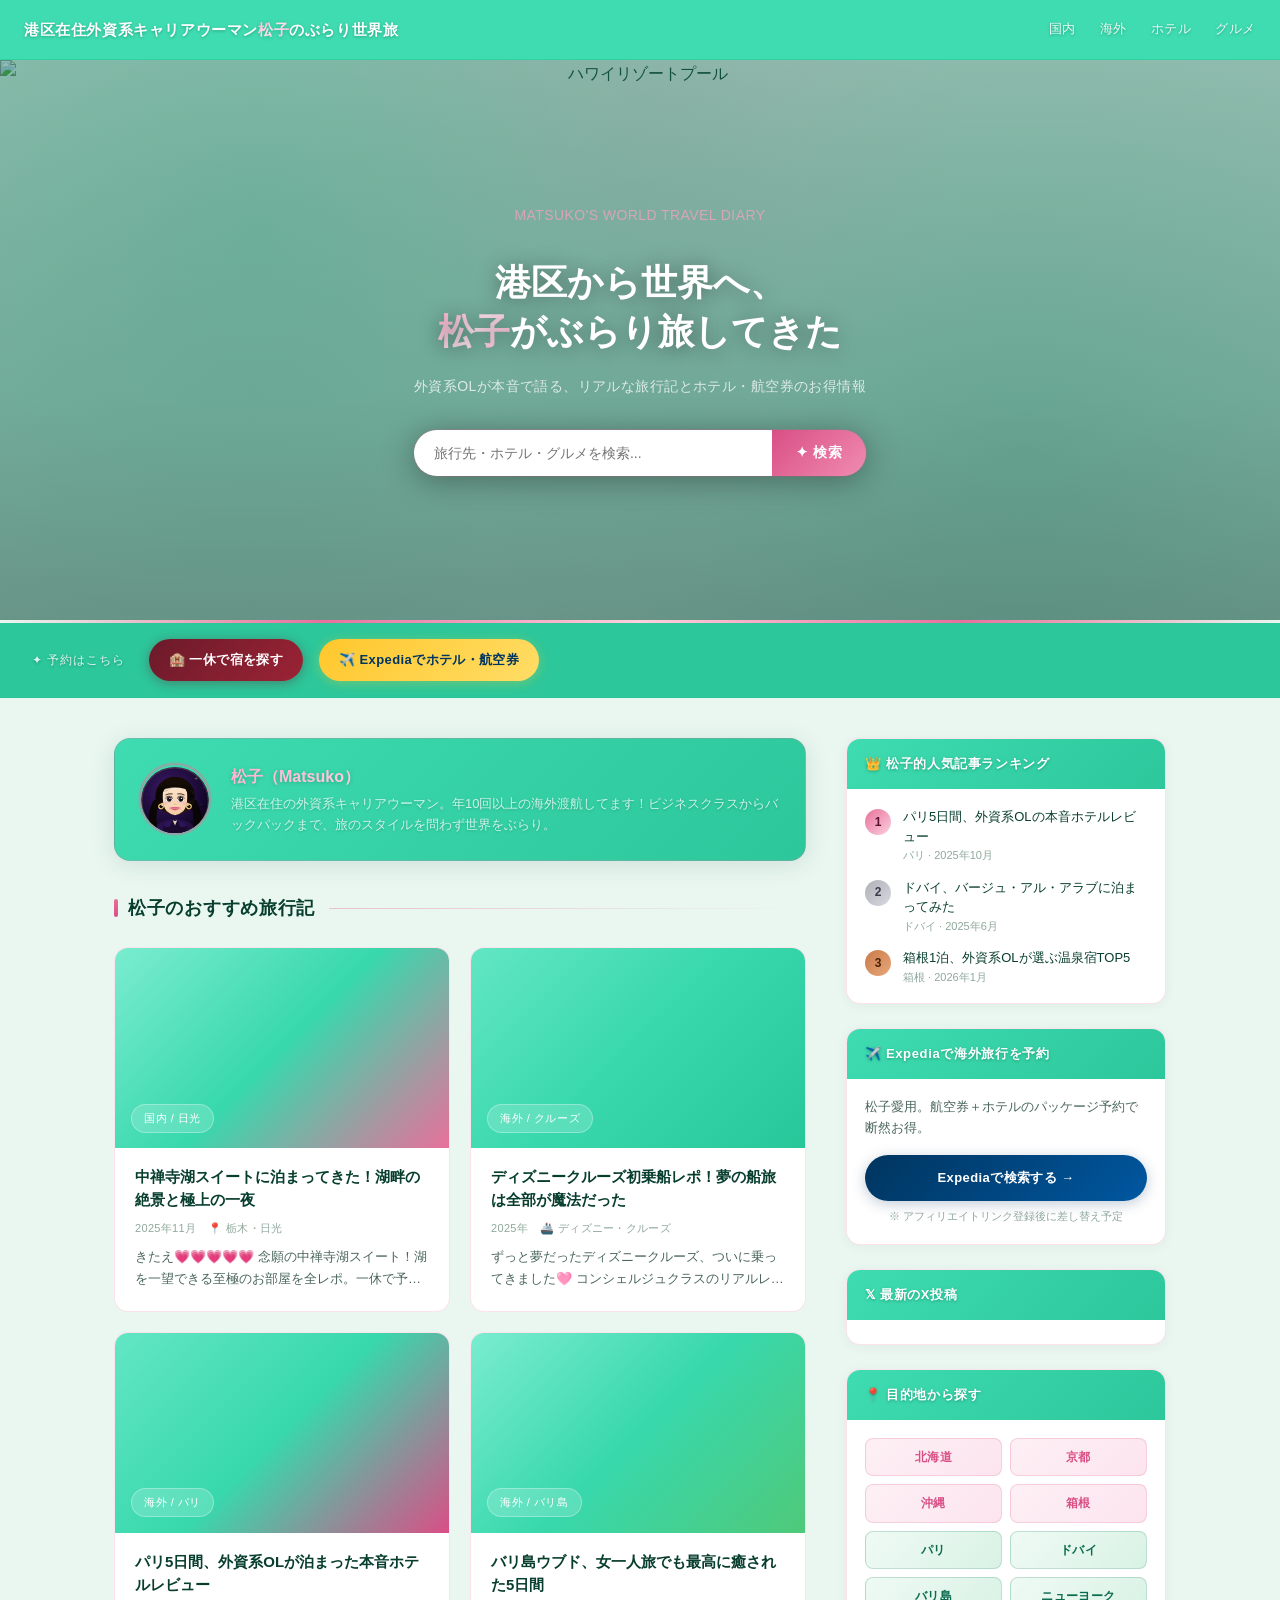
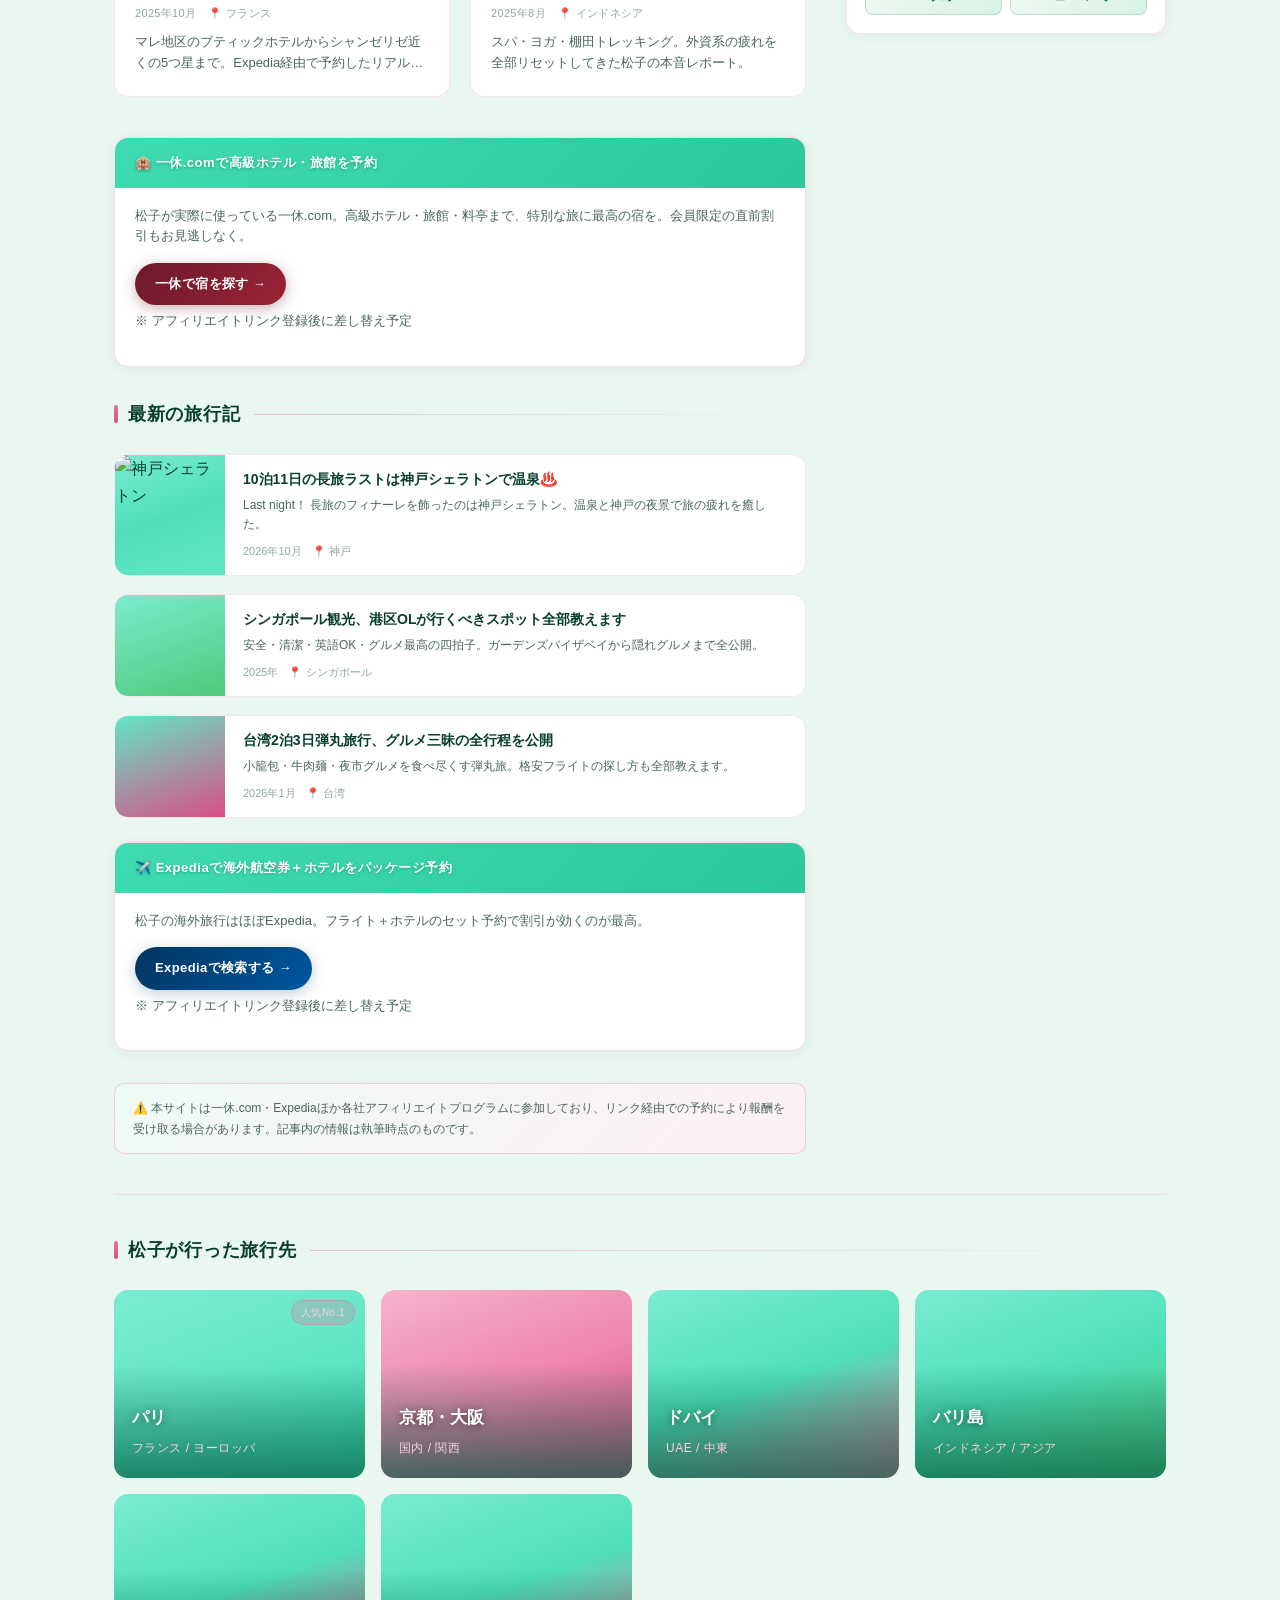
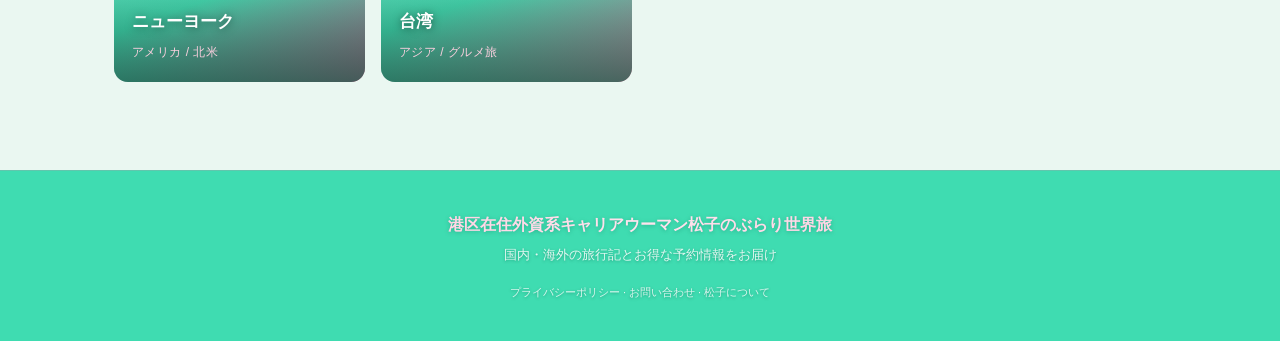
==== commit 54fd85d6: "グラデーション文字の影を修正 Co-Authored-By: Claude Sonnet 5.5 <noreply@anthropic.com>" ====
--- a/index.html
+++ b/index.html
@@ -161,6 +161,7 @@
 footer a:hover{color:#ffd0e2}
 header .logo,header nav a,.aff-label,.widget-head,.aff-card-head span,.profile-text,footer,footer a{text-shadow:0 1px 3px rgba(0,100,72,0.45)}
 .logo,.widget-head,.aff-card-head span{font-weight:700}
+.logo span,.profile-text h3,.footer-title{text-shadow:none;filter:drop-shadow(0 1px 2px rgba(0,100,72,0.35))}
 </style>
 </head>
 <body>
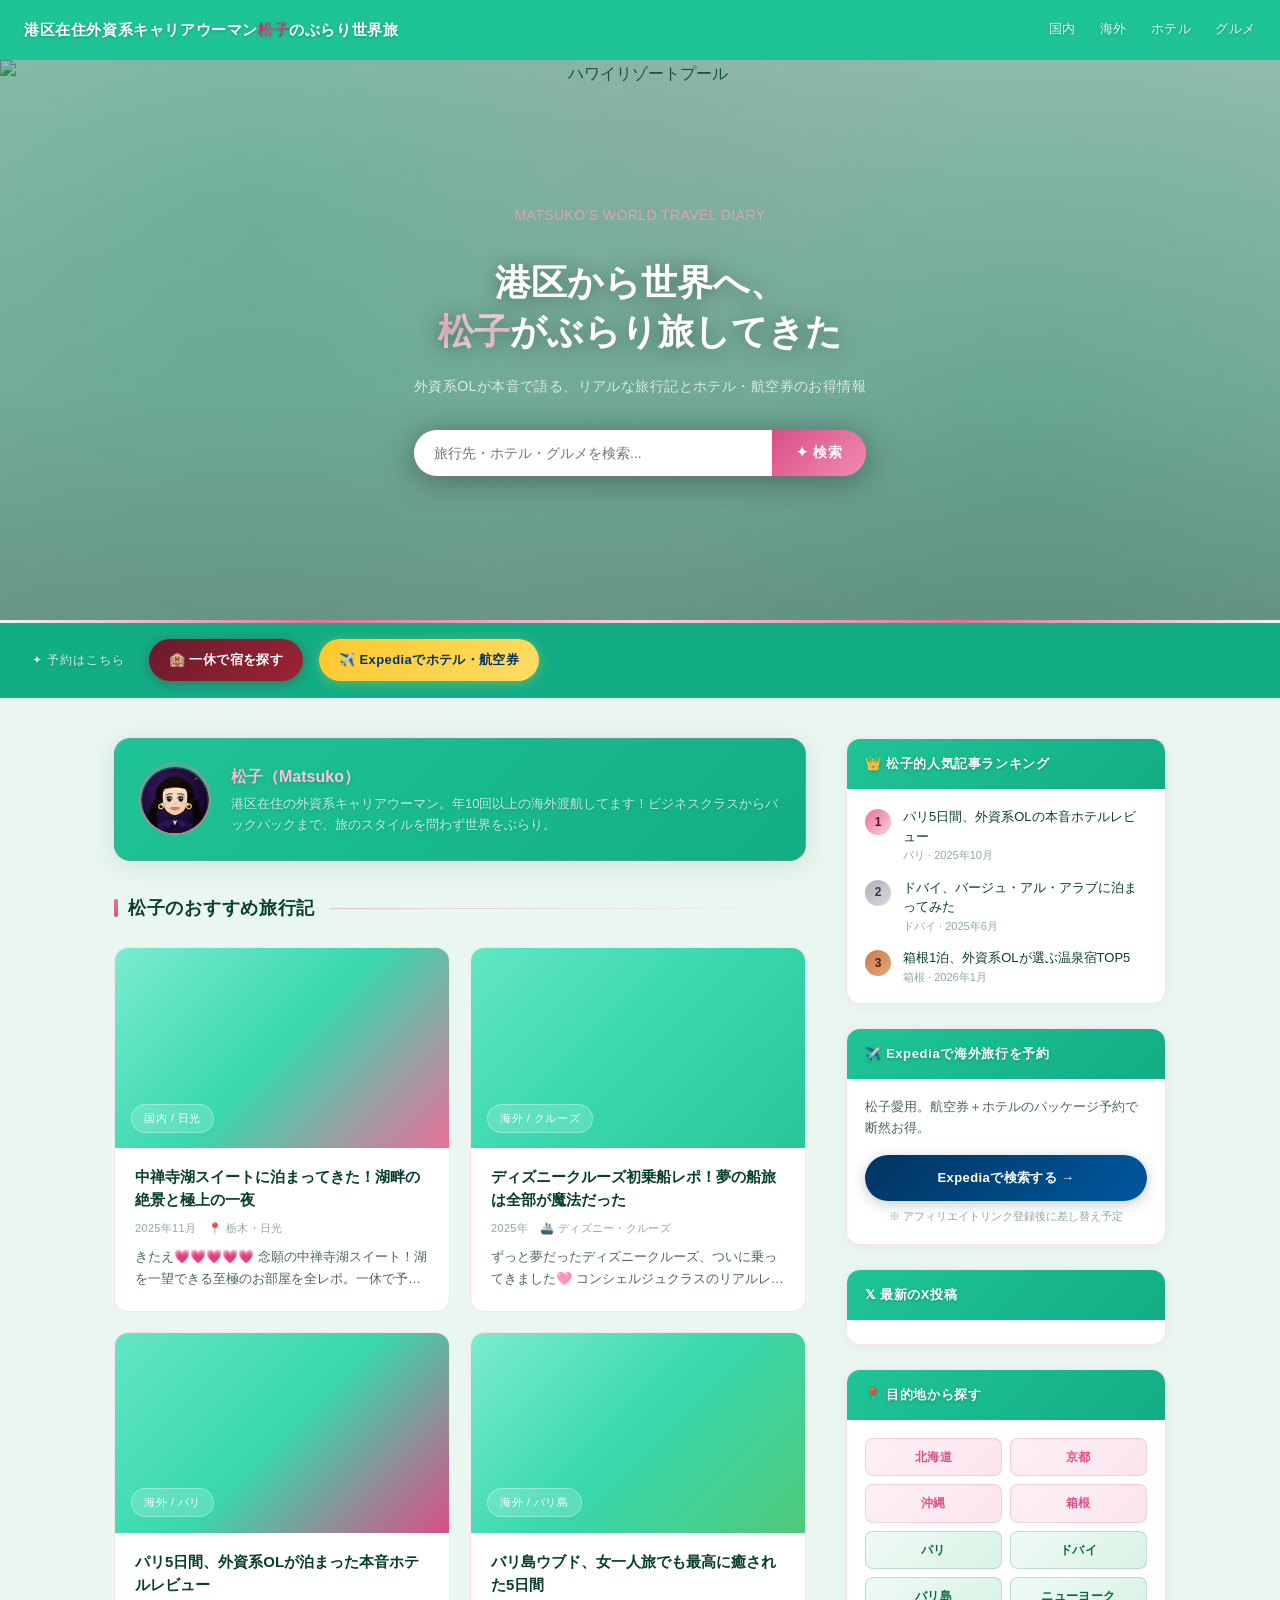
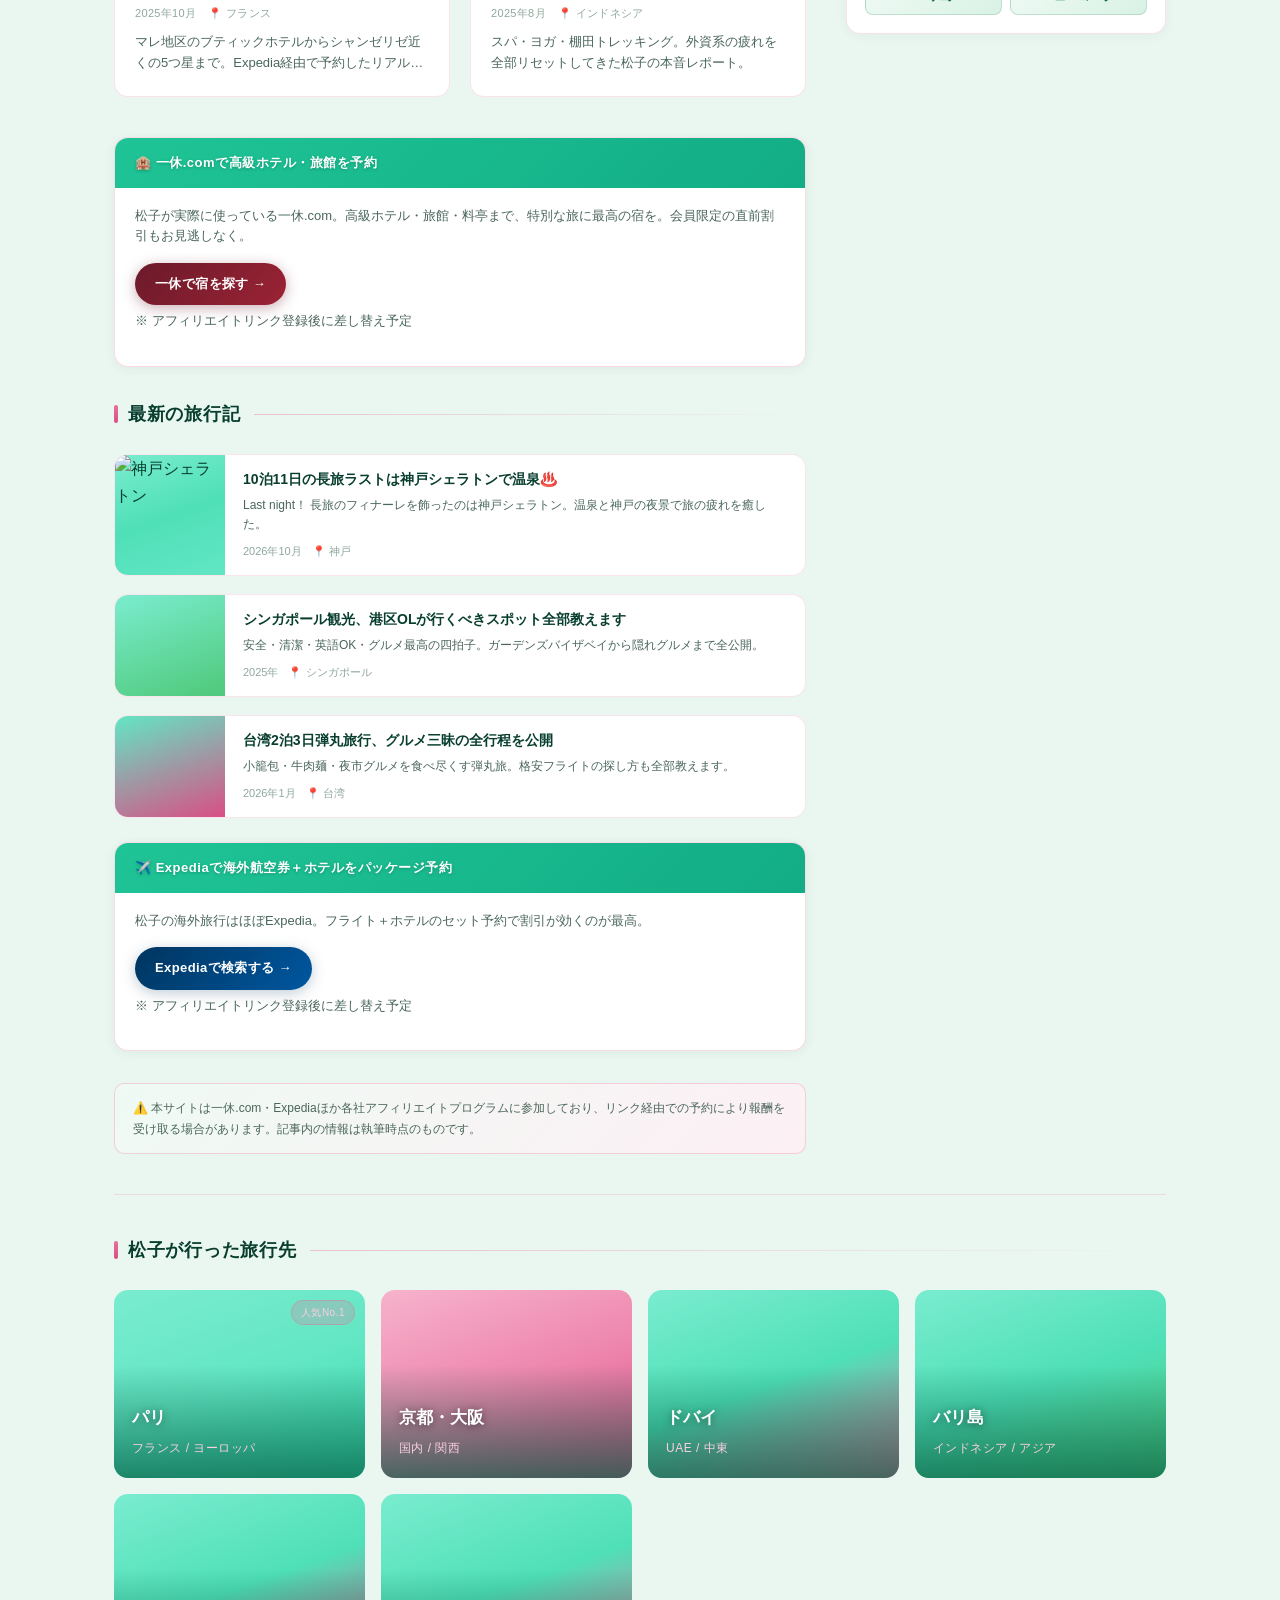
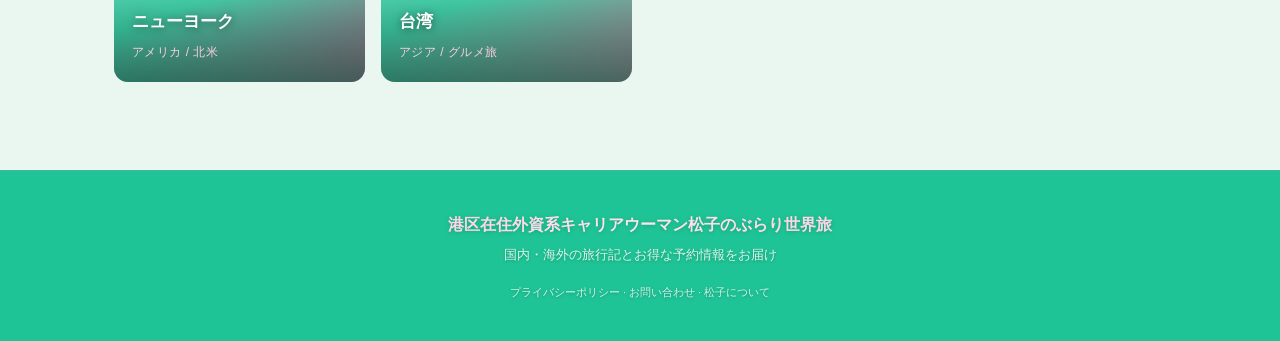
==== commit 32ac53d2: "ヘッダーのミントとロゴ「松子」のピンクを濃く調整 Co-Authored-By: Claude Sonnet 5.5 <noreply@anthropic.com>" ====
--- a/index.html
+++ b/index.html
@@ -8,7 +8,7 @@
 <style>
 *,*::before,*::after{box-sizing:border-box;margin:0;padding:0}
 :root{
-  --c1:#3fdcb1;--c2:#2cc79b;
+  --c1:#1fc496;--c2:#12ad85;
   --acc:#e8709a;--acc2:#f4a3c0;--acc3:#fbd0df;
   --rose:#d94f86;--roseli:#f7c5d8;
   --bg:#eaf7f1;--s1:#ffffff;--t1:#083e2e;--t2:#4a665b;--tm:#8fa89c;
@@ -47,7 +47,7 @@
 .gold-strip{height:3px;background:linear-gradient(90deg,transparent,#e8709a,#fbd0df,#e8709a,transparent)}
 
 /* Affiliate Banner */
-.aff-strip{background:#2cc79b;padding:1rem 1.5rem;display:flex;gap:1rem;overflow-x:auto;scrollbar-width:none;align-items:center;border-bottom:1px solid rgba(16,185,129,0.2)}
+.aff-strip{background:#12ad85;padding:1rem 1.5rem;display:flex;gap:1rem;overflow-x:auto;scrollbar-width:none;align-items:center;border-bottom:1px solid rgba(16,185,129,0.2)}
 .aff-strip::-webkit-scrollbar{display:none}
 .aff-btn{flex-shrink:0;padding:10px 20px;border-radius:30px;font-size:13px;font-weight:600;cursor:pointer;border:none;transition:opacity .2s,transform .15s;display:inline-flex;align-items:center;gap:8px;letter-spacing:.03em}
 .aff-btn:hover{opacity:.88;transform:translateY(-1px)}
@@ -162,6 +162,7 @@
 header .logo,header nav a,.aff-label,.widget-head,.aff-card-head span,.profile-text,footer,footer a{text-shadow:0 1px 3px rgba(0,100,72,0.45)}
 .logo,.widget-head,.aff-card-head span{font-weight:700}
 .logo span,.profile-text h3,.footer-title{text-shadow:none;filter:drop-shadow(0 1px 2px rgba(0,100,72,0.35))}
+.logo span{background:linear-gradient(135deg,#c2185b,#e0407f,#c2185b);-webkit-background-clip:text;background-clip:text;-webkit-text-fill-color:transparent}
 </style>
 </head>
 <body>
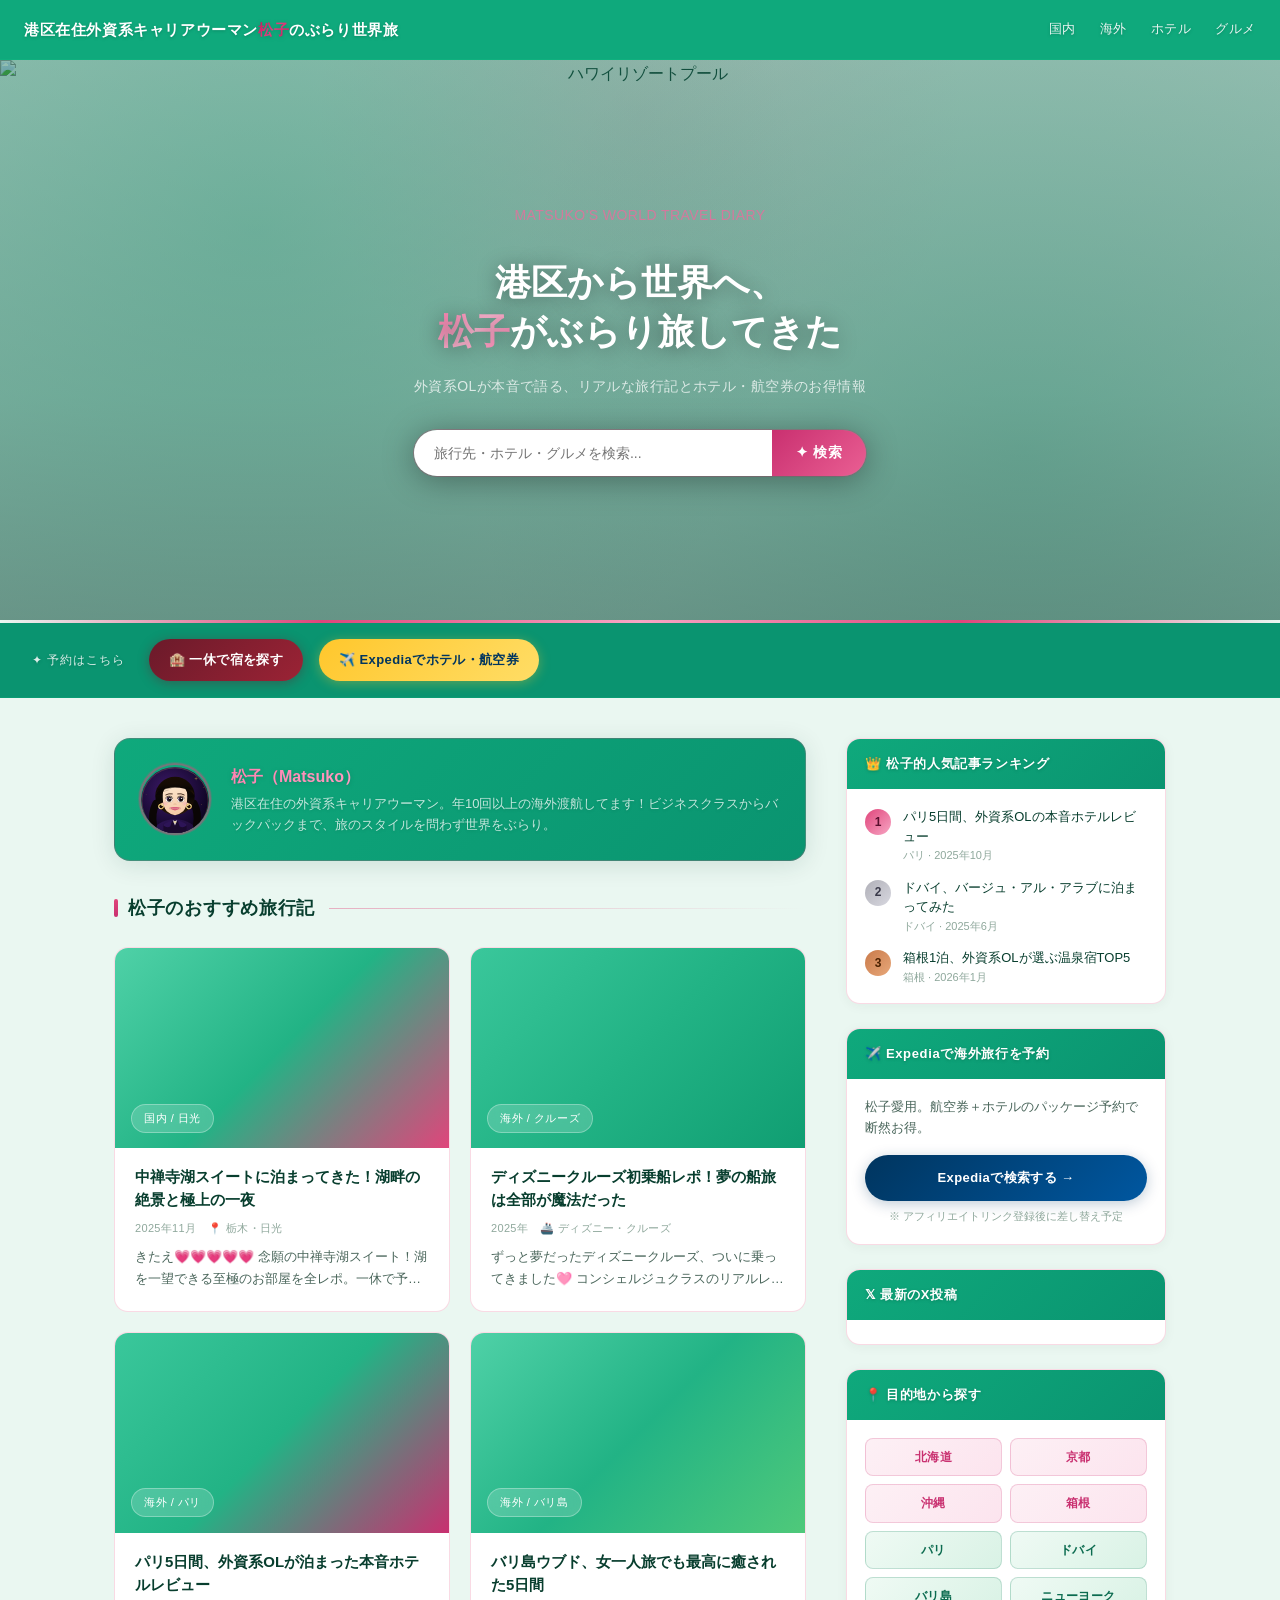
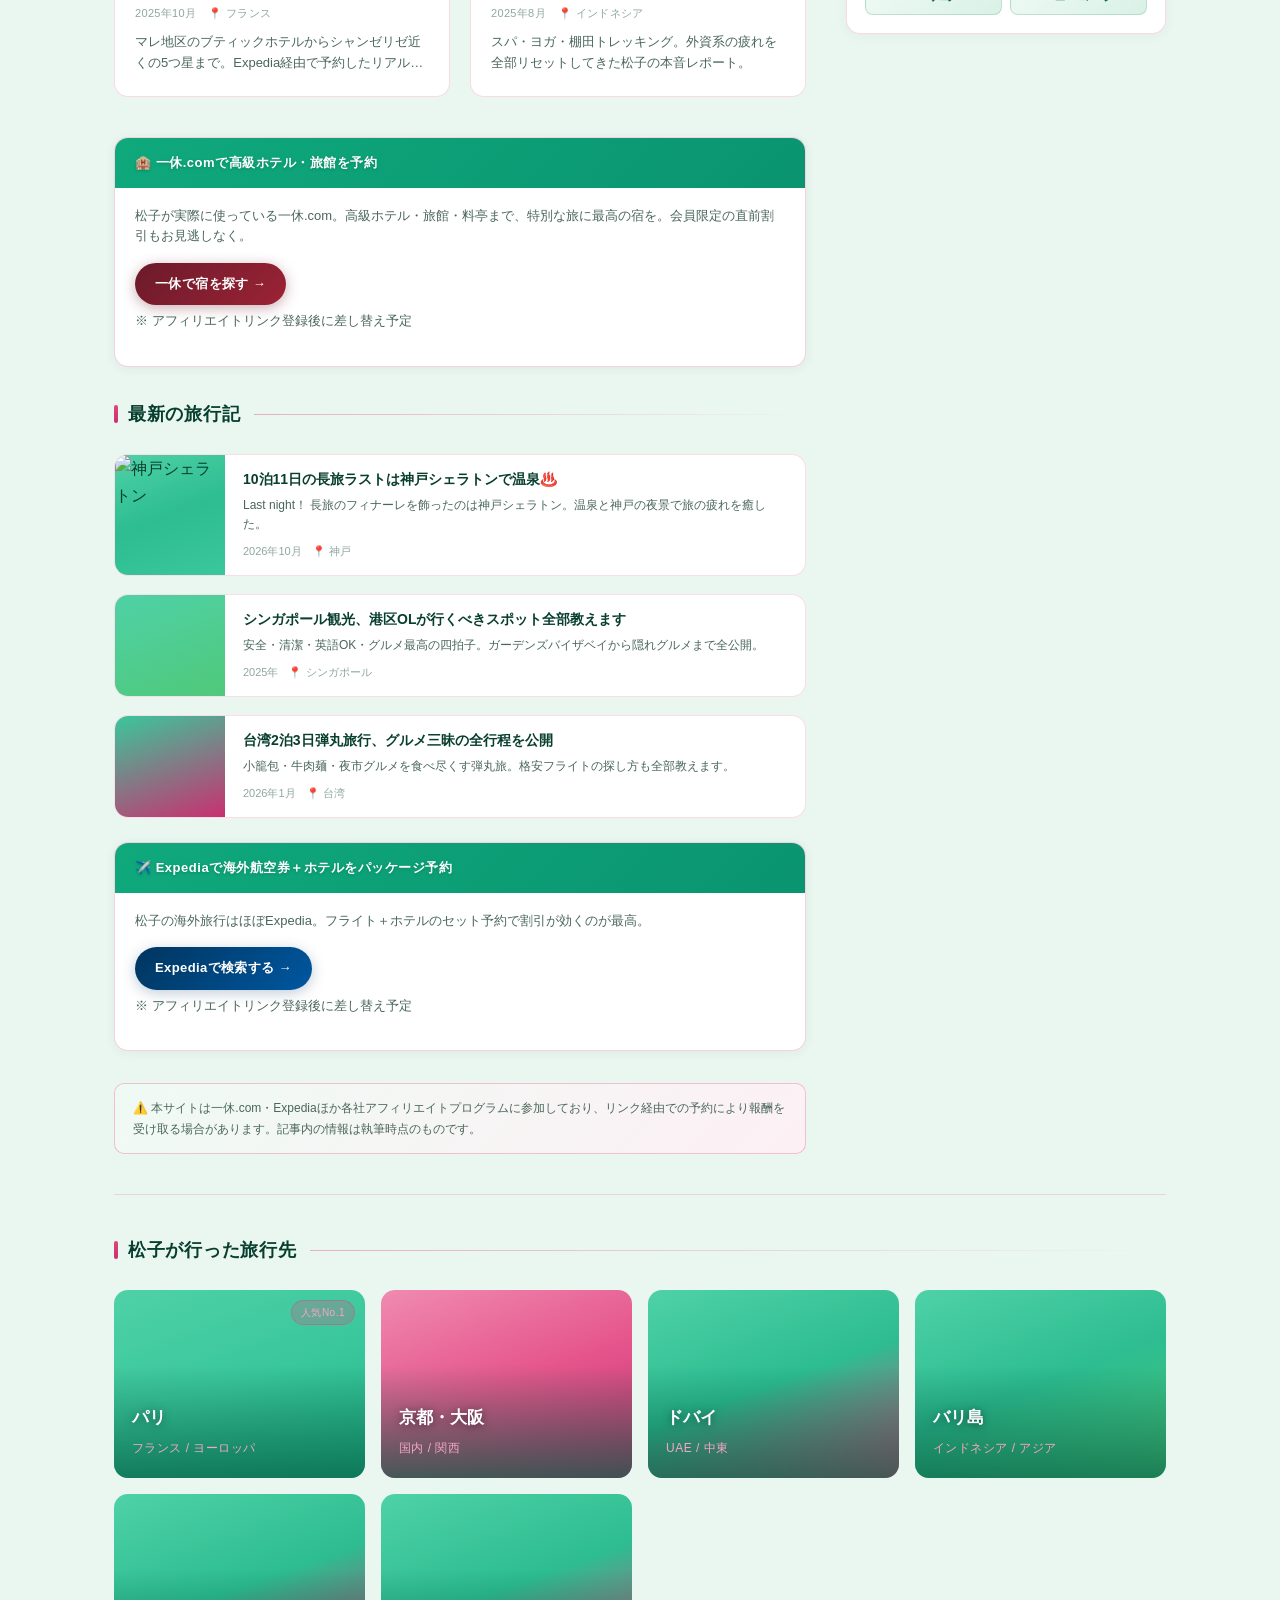
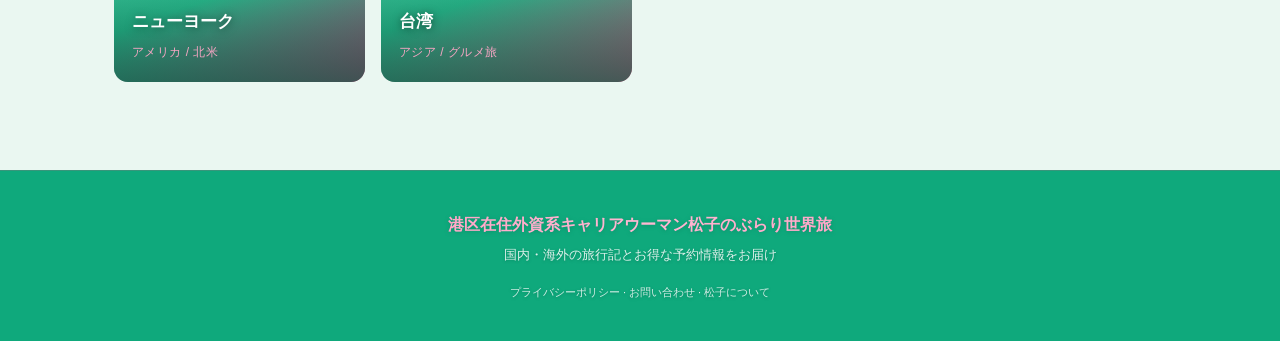
==== commit ff7c8f23: "ミントとピンクを全体的に一段濃く調整 Co-Authored-By: Claude Sonnet 5.5 <noreply@anthropic.com>" ====
--- a/index.html
+++ b/index.html
@@ -8,12 +8,12 @@
 <style>
 *,*::before,*::after{box-sizing:border-box;margin:0;padding:0}
 :root{
-  --c1:#1fc496;--c2:#12ad85;
-  --acc:#e8709a;--acc2:#f4a3c0;--acc3:#fbd0df;
-  --rose:#d94f86;--roseli:#f7c5d8;
+  --c1:#0fa97c;--c2:#0a9470;
+  --acc:#e0457b;--acc2:#ee6a9d;--acc3:#f7a6c4;
+  --rose:#c93070;--roseli:#f7c5d8;
   --bg:#eaf7f1;--s1:#ffffff;--t1:#083e2e;--t2:#4a665b;--tm:#8fa89c;
   --r:10px;
-  --gold:linear-gradient(135deg,#ffb3cf,#ffe3ee,#ffb3cf);
+  --gold:linear-gradient(135deg,#ff80b0,#ffb8d3,#ff80b0);
 }
 html{scroll-behavior:smooth}
 body{font-family:-apple-system,BlinkMacSystemFont,'Hiragino Sans','Noto Sans JP',sans-serif;background:var(--bg);color:var(--t1);line-height:1.7}
@@ -26,28 +26,28 @@
 .logo span{background:var(--gold);-webkit-background-clip:text;-webkit-text-fill-color:transparent;background-clip:text}
 nav{display:flex;gap:1.5rem}
 nav a{color:rgba(255,255,255,0.9);font-size:13px;transition:color .2s;letter-spacing:.04em}
-nav a:hover{color:#ffd0e2}
+nav a:hover{color:#ffa3c6}
 
 /* Hero */
 .hero{position:relative;height:560px;overflow:hidden;display:flex;align-items:center;justify-content:center;text-align:center}
 .hero-bg{position:absolute;inset:0}
 .hero-bg img{width:100%;height:100%;object-fit:cover;object-position:center 60%;display:block}
-.hero-sparkle{position:absolute;inset:0;background-image:radial-gradient(circle at 20% 30%,rgba(16,185,129,0.22) 0%,transparent 50%),radial-gradient(circle at 80% 70%,rgba(5,150,105,0.18) 0%,transparent 50%),radial-gradient(circle at 50% 10%,rgba(232,112,154,0.1) 0%,transparent 40%)}
+.hero-sparkle{position:absolute;inset:0;background-image:radial-gradient(circle at 20% 30%,rgba(16,185,129,0.22) 0%,transparent 50%),radial-gradient(circle at 80% 70%,rgba(5,150,105,0.18) 0%,transparent 50%),radial-gradient(circle at 50% 10%,rgba(224,69,123,0.1) 0%,transparent 40%)}
 .hero-overlay{position:absolute;inset:0;background:linear-gradient(to bottom,rgba(6,95,70,0.38) 0%,rgba(6,95,70,0.48) 60%,rgba(4,70,52,0.55) 100%)}
 .hero-content{position:relative;z-index:1;color:#fff;padding:0 1.5rem;max-width:680px}
 .hero-eyebrow{font-size:12px;letter-spacing:.2em;color:var(--acc2);margin-bottom:.875rem;opacity:.9;text-transform:uppercase}
 .hero-content h1{font-size:clamp(20px,4vw,36px);font-weight:700;line-height:1.35;margin-bottom:1.125rem;text-shadow:0 2px 20px rgba(0,0,0,0.4)}
 .hero-content h1 em{background:var(--gold);-webkit-background-clip:text;-webkit-text-fill-color:transparent;background-clip:text;font-style:normal}
 .hero-content p{font-size:14px;opacity:.75;margin-bottom:2rem;letter-spacing:.03em}
-.hero-search{display:flex;gap:0;max-width:460px;margin:0 auto;border-radius:30px;overflow:hidden;box-shadow:0 4px 32px rgba(0,0,0,0.35),0 0 0 1px rgba(232,112,154,0.3)}
+.hero-search{display:flex;gap:0;max-width:460px;margin:0 auto;border-radius:30px;overflow:hidden;box-shadow:0 4px 32px rgba(0,0,0,0.35),0 0 0 1px rgba(224,69,123,0.3)}
 .hero-search input{flex:1;padding:14px 20px;font-size:14px;border:none;outline:none;font-family:inherit;background:#fff}
-.hero-search button{padding:14px 24px;background:linear-gradient(135deg,#d94f86,#f08cb0);color:#fff;border:none;cursor:pointer;font-size:14px;font-family:inherit;white-space:nowrap;font-weight:600;letter-spacing:.03em}
+.hero-search button{padding:14px 24px;background:linear-gradient(135deg,#c93070,#ea5f93);color:#fff;border:none;cursor:pointer;font-size:14px;font-family:inherit;white-space:nowrap;font-weight:600;letter-spacing:.03em}
 
 /* Gold divider */
-.gold-strip{height:3px;background:linear-gradient(90deg,transparent,#e8709a,#fbd0df,#e8709a,transparent)}
+.gold-strip{height:3px;background:linear-gradient(90deg,transparent,#e0457b,#f7a6c4,#e0457b,transparent)}
 
 /* Affiliate Banner */
-.aff-strip{background:#12ad85;padding:1rem 1.5rem;display:flex;gap:1rem;overflow-x:auto;scrollbar-width:none;align-items:center;border-bottom:1px solid rgba(16,185,129,0.2)}
+.aff-strip{background:#0a9470;padding:1rem 1.5rem;display:flex;gap:1rem;overflow-x:auto;scrollbar-width:none;align-items:center;border-bottom:1px solid rgba(16,185,129,0.2)}
 .aff-strip::-webkit-scrollbar{display:none}
 .aff-btn{flex-shrink:0;padding:10px 20px;border-radius:30px;font-size:13px;font-weight:600;cursor:pointer;border:none;transition:opacity .2s,transform .15s;display:inline-flex;align-items:center;gap:8px;letter-spacing:.03em}
 .aff-btn:hover{opacity:.88;transform:translateY(-1px)}
@@ -63,20 +63,20 @@
 /* Section heading */
 .sec-head{display:flex;align-items:center;gap:14px;margin-bottom:1.5rem}
 .sec-head h2{font-size:18px;font-weight:700;letter-spacing:.04em;white-space:nowrap}
-.sec-head h2::before{content:"";display:inline-block;width:4px;height:18px;background:linear-gradient(to bottom,#e8709a,#d94f86);border-radius:2px;margin-right:10px;vertical-align:-3px}
-.sec-head::after{content:"";flex:1;height:1px;background:linear-gradient(90deg,rgba(232,112,154,0.4),transparent)}
+.sec-head h2::before{content:"";display:inline-block;width:4px;height:18px;background:linear-gradient(to bottom,#e0457b,#c93070);border-radius:2px;margin-right:10px;vertical-align:-3px}
+.sec-head::after{content:"";flex:1;height:1px;background:linear-gradient(90deg,rgba(224,69,123,0.4),transparent)}
 
 /* Article Cards */
 .cards-featured{display:grid;grid-template-columns:1fr 1fr;gap:1.25rem;margin-bottom:2.5rem}
 @media(max-width:600px){.cards-featured{grid-template-columns:1fr}}
-.card{border-radius:14px;overflow:hidden;background:var(--s1);border:0.5px solid rgba(232,112,154,0.2);transition:transform .2s,box-shadow .2s;cursor:pointer}
+.card{border-radius:14px;overflow:hidden;background:var(--s1);border:0.5px solid rgba(224,69,123,0.2);transition:transform .2s,box-shadow .2s;cursor:pointer}
 .card:hover{transform:translateY(-5px);box-shadow:0 16px 40px rgba(5,59,46,0.12)}
 .card-img{height:200px;position:relative;display:flex;align-items:flex-end;padding:1rem}
-.card-img.g1{background:linear-gradient(135deg,#62e6c4,#38d8ac,#d94f86)}
-.card-img.g2{background:linear-gradient(135deg,#7aeccf,#38d8ac,#e8709a)}
-.card-img.g3{background:linear-gradient(135deg,#7aeccf,#38d8ac,#4fc97a)}
-.card-img.g4{background:linear-gradient(135deg,#f6b3cc,#ee86ad,#e8709a)}
-.card-img.g5{background:linear-gradient(135deg,#62e6c4,#38d8ac,#28c79a)}
+.card-img.g1{background:linear-gradient(135deg,#3ac79b,#22b385,#c93070)}
+.card-img.g2{background:linear-gradient(135deg,#4fd1a7,#22b385,#e0457b)}
+.card-img.g3{background:linear-gradient(135deg,#4fd1a7,#22b385,#4fc97a)}
+.card-img.g4{background:linear-gradient(135deg,#f08ab0,#e5558c,#e0457b)}
+.card-img.g5{background:linear-gradient(135deg,#3ac79b,#22b385,#109e72)}
 .card-tag{display:inline-block;background:rgba(255,255,255,0.18);backdrop-filter:blur(8px);color:#fff;font-size:11px;padding:4px 12px;border-radius:20px;border:0.5px solid rgba(255,255,255,0.3);letter-spacing:.05em}
 .card-body{padding:1.125rem 1.25rem 1.375rem}
 .card-body h3{font-size:15px;font-weight:700;line-height:1.5;margin-bottom:.5rem;color:var(--t1)}
@@ -84,14 +84,14 @@
 .card-excerpt{font-size:13px;color:var(--t2);margin-top:.5rem;line-height:1.65;display:-webkit-box;-webkit-line-clamp:2;-webkit-box-orient:vertical;overflow:hidden}
 
 /* Matsuko Profile */
-.profile-banner{background:linear-gradient(135deg,var(--c1),var(--c2));border-radius:16px;padding:1.5rem;display:flex;gap:1.25rem;align-items:center;margin-bottom:2rem;border:1px solid rgba(232,112,154,0.25);box-shadow:0 4px 24px rgba(5,59,46,0.12)}
-.profile-avatar{width:72px;height:72px;border-radius:50%;flex-shrink:0;overflow:hidden;border:2px solid rgba(232,112,154,0.5);box-shadow:0 0 0 1px rgba(232,112,154,0.2)}
+.profile-banner{background:linear-gradient(135deg,var(--c1),var(--c2));border-radius:16px;padding:1.5rem;display:flex;gap:1.25rem;align-items:center;margin-bottom:2rem;border:1px solid rgba(224,69,123,0.25);box-shadow:0 4px 24px rgba(5,59,46,0.12)}
+.profile-avatar{width:72px;height:72px;border-radius:50%;flex-shrink:0;overflow:hidden;border:2px solid rgba(224,69,123,0.5);box-shadow:0 0 0 1px rgba(224,69,123,0.2)}
 .profile-text{color:#fff}
 .profile-text h3{font-size:16px;font-weight:700;margin-bottom:.25rem;background:var(--gold);-webkit-background-clip:text;-webkit-text-fill-color:transparent;background-clip:text}
 .profile-text p{font-size:13px;opacity:.75;line-height:1.6}
 
 /* Affiliate Card */
-.aff-card{border-radius:14px;overflow:hidden;background:var(--s1);border:0.5px solid rgba(232,112,154,0.25);margin-bottom:1.25rem;box-shadow:0 2px 12px rgba(5,59,46,0.06)}
+.aff-card{border-radius:14px;overflow:hidden;background:var(--s1);border:0.5px solid rgba(224,69,123,0.25);margin-bottom:1.25rem;box-shadow:0 2px 12px rgba(5,59,46,0.06)}
 .aff-card-head{padding:.875rem 1.25rem;background:linear-gradient(135deg,var(--c1),var(--c2));display:flex;align-items:center;gap:8px}
 .aff-card-head span{color:#fff;font-size:13px;font-weight:600;letter-spacing:.04em}
 .aff-card-body{padding:1.125rem 1.25rem}
@@ -104,61 +104,61 @@
 
 /* Articles list */
 .articles-list{display:flex;flex-direction:column;gap:1.125rem}
-.article-row{display:flex;gap:0;background:var(--s1);border-radius:14px;overflow:hidden;border:0.5px solid rgba(232,112,154,0.18);transition:box-shadow .2s,transform .2s;cursor:pointer}
+.article-row{display:flex;gap:0;background:var(--s1);border-radius:14px;overflow:hidden;border:0.5px solid rgba(224,69,123,0.18);transition:box-shadow .2s,transform .2s;cursor:pointer}
 .article-row:hover{box-shadow:0 6px 24px rgba(5,59,46,0.1);transform:translateY(-2px)}
 .article-row-img{width:110px;flex-shrink:0}
-.article-row-img.g1{background:linear-gradient(160deg,#62e6c4,#d94f86)}
-.article-row-img.g2{background:linear-gradient(160deg,#7aeccf,#e8709a)}
-.article-row-img.g3{background:linear-gradient(160deg,#7aeccf,#4fc97a)}
+.article-row-img.g1{background:linear-gradient(160deg,#3ac79b,#c93070)}
+.article-row-img.g2{background:linear-gradient(160deg,#4fd1a7,#e0457b)}
+.article-row-img.g3{background:linear-gradient(160deg,#4fd1a7,#4fc97a)}
 .article-row-body{padding:.875rem 1.125rem;flex:1}
 .article-row-body h3{font-size:14px;font-weight:700;line-height:1.5;margin-bottom:.375rem;color:var(--t1)}
 .article-row-body p{font-size:12px;color:var(--t2);line-height:1.6;display:-webkit-box;-webkit-line-clamp:2;-webkit-box-orient:vertical;overflow:hidden}
 .article-row-meta{font-size:11px;color:var(--tm);margin-top:.5rem;display:flex;gap:10px}
 
 /* Sidebar */
-.widget{background:var(--s1);border-radius:14px;border:0.5px solid rgba(232,112,154,0.2);overflow:hidden;margin-bottom:1.5rem;box-shadow:0 2px 12px rgba(5,59,46,0.05)}
+.widget{background:var(--s1);border-radius:14px;border:0.5px solid rgba(224,69,123,0.2);overflow:hidden;margin-bottom:1.5rem;box-shadow:0 2px 12px rgba(5,59,46,0.05)}
 .widget-head{padding:.875rem 1.125rem;background:linear-gradient(135deg,var(--c1),var(--c2));color:#fff;font-size:13px;font-weight:700;letter-spacing:.05em}
 .widget-body{padding:1.125rem}
 .dest-grid{display:grid;grid-template-columns:1fr 1fr;gap:8px}
 .dest-chip{border-radius:8px;padding:.5rem;text-align:center;font-size:12px;font-weight:600;cursor:pointer;transition:opacity .2s,transform .15s;letter-spacing:.03em}
 .dest-chip:hover{opacity:.8;transform:scale(1.03)}
-.dest-domestic{background:linear-gradient(135deg,#fdf0f5,#fce4ee);color:#d94f86;border:0.5px solid rgba(217,79,134,0.2)}
+.dest-domestic{background:linear-gradient(135deg,#fdf0f5,#fce4ee);color:#c93070;border:0.5px solid rgba(201,48,112,0.2)}
 .dest-intl{background:linear-gradient(135deg,#effaf4,#d9f2e5);color:#0b6b4f;border:0.5px solid rgba(10,122,85,0.2)}
 .ranking-list{display:flex;flex-direction:column;gap:.875rem}
 .rank-item{display:flex;align-items:flex-start;gap:.75rem}
 .rank-num{width:26px;height:26px;border-radius:50%;font-size:12px;font-weight:700;display:flex;align-items:center;justify-content:center;flex-shrink:0;margin-top:2px}
-.rank-num.n1{background:linear-gradient(135deg,#e8709a,#fbd0df);color:#5a0f2e}
+.rank-num.n1{background:linear-gradient(135deg,#e0457b,#f7a6c4);color:#5a0f2e}
 .rank-num.n2{background:linear-gradient(135deg,#b0b0b8,#d8d8e0);color:#3a3a4a}
 .rank-num.n3{background:linear-gradient(135deg,#c97a4a,#e8a87a);color:#4a2000}
 .rank-text{font-size:13px;line-height:1.5;color:var(--t1)}
 .rank-text span{font-size:11px;color:var(--tm);display:block;margin-top:1px}
 
 /* Destination Section */
-.dest-section{padding:2.5rem 0;border-top:1px solid rgba(232,112,154,0.2)}
+.dest-section{padding:2.5rem 0;border-top:1px solid rgba(224,69,123,0.2)}
 .dest-cards{display:grid;grid-template-columns:repeat(auto-fill,minmax(220px,1fr));gap:1rem}
 .dest-card{position:relative;border-radius:14px;overflow:hidden;aspect-ratio:4/3;cursor:pointer;transition:transform .2s,box-shadow .2s}
 .dest-card:hover{transform:scale(1.03);box-shadow:0 12px 32px rgba(5,59,46,0.2)}
 .dest-card-bg{position:absolute;inset:0}
-.dest-card-bg.d1{background:linear-gradient(160deg,#7aeccf,#62e6c4,#38d8ac)}
-.dest-card-bg.d2{background:linear-gradient(160deg,#f6b3cc,#ee86ad,#d94f86)}
-.dest-card-bg.d3{background:linear-gradient(160deg,#7aeccf,#4fe0b8,#e8709a)}
-.dest-card-bg.d4{background:linear-gradient(160deg,#7aeccf,#4fe0b8,#4fc97a)}
-.dest-card-bg.d5{background:linear-gradient(160deg,#7aeccf,#4fe0b8,#d94f86)}
-.dest-card-bg.d6{background:linear-gradient(160deg,#7aeccf,#4fe0b8,#e8709a)}
+.dest-card-bg.d1{background:linear-gradient(160deg,#4fd1a7,#3ac79b,#22b385)}
+.dest-card-bg.d2{background:linear-gradient(160deg,#f08ab0,#e5558c,#c93070)}
+.dest-card-bg.d3{background:linear-gradient(160deg,#4fd1a7,#2dbd90,#e0457b)}
+.dest-card-bg.d4{background:linear-gradient(160deg,#4fd1a7,#2dbd90,#4fc97a)}
+.dest-card-bg.d5{background:linear-gradient(160deg,#4fd1a7,#2dbd90,#c93070)}
+.dest-card-bg.d6{background:linear-gradient(160deg,#4fd1a7,#2dbd90,#e0457b)}
 .dest-overlay{position:absolute;inset:0;background:linear-gradient(to top,rgba(6,95,70,0.7) 0%,transparent 60%)}
 .dest-label{position:absolute;bottom:0;left:0;right:0;padding:1.125rem}
 .dest-label strong{font-size:17px;display:block;color:#fff;font-weight:700;text-shadow:0 1px 8px rgba(0,0,0,0.5)}
 .dest-label span{font-size:12px;color:var(--acc3);letter-spacing:.04em}
-.dest-badge{position:absolute;top:10px;right:10px;background:rgba(232,112,154,0.25);backdrop-filter:blur(6px);border:0.5px solid rgba(232,112,154,0.4);color:var(--acc3);font-size:10px;padding:3px 9px;border-radius:20px;letter-spacing:.05em}
+.dest-badge{position:absolute;top:10px;right:10px;background:rgba(224,69,123,0.25);backdrop-filter:blur(6px);border:0.5px solid rgba(224,69,123,0.4);color:var(--acc3);font-size:10px;padding:3px 9px;border-radius:20px;letter-spacing:.05em}
 
 /* Disclaimer */
-.aff-disclaimer{background:linear-gradient(135deg,#effaf4,#fdf0f5);border:0.5px solid rgba(232,112,154,0.3);border-radius:10px;padding:.875rem 1.125rem;font-size:12px;color:var(--t2);margin-top:2rem;line-height:1.7}
+.aff-disclaimer{background:linear-gradient(135deg,#effaf4,#fdf0f5);border:0.5px solid rgba(224,69,123,0.3);border-radius:10px;padding:.875rem 1.125rem;font-size:12px;color:var(--t2);margin-top:2rem;line-height:1.7}
 
 /* Footer */
-footer{background:var(--c1);border-top:1px solid rgba(232,112,154,0.2);color:rgba(255,255,255,0.85);text-align:center;padding:2.5rem 1rem;font-size:13px;margin-top:3rem}
+footer{background:var(--c1);border-top:1px solid rgba(224,69,123,0.2);color:rgba(255,255,255,0.85);text-align:center;padding:2.5rem 1rem;font-size:13px;margin-top:3rem}
 .footer-title{font-size:16px;font-weight:700;margin-bottom:.375rem;background:var(--gold);-webkit-background-clip:text;-webkit-text-fill-color:transparent;background-clip:text}
 footer a{color:rgba(255,255,255,0.8)}
-footer a:hover{color:#ffd0e2}
+footer a:hover{color:#ffa3c6}
 header .logo,header nav a,.aff-label,.widget-head,.aff-card-head span,.profile-text,footer,footer a{text-shadow:0 1px 3px rgba(0,100,72,0.45)}
 .logo,.widget-head,.aff-card-head span{font-weight:700}
 .logo span,.profile-text h3,.footer-title{text-shadow:none;filter:drop-shadow(0 1px 2px rgba(0,100,72,0.35))}
@@ -266,7 +266,7 @@
       <div class="sec-head" style="margin-top:2rem"><h2>最新の旅行記</h2></div>
       <div class="articles-list">
         <a href="kobe-trip.html" class="article-row">
-          <div class="article-row-img" style="background:linear-gradient(160deg,#7aeccf,#4fe0b8,#62e6c4)">
+          <div class="article-row-img" style="background:linear-gradient(160deg,#4fd1a7,#2dbd90,#3ac79b)">
             <img src="https://pbs.twimg.com/media/HTq2_k7a8AAJkNk?format=jpg&name=small" alt="神戸シェラトン" style="width:100%;height:100%;object-fit:cover" loading="lazy">
           </div>
           <div class="article-row-body">
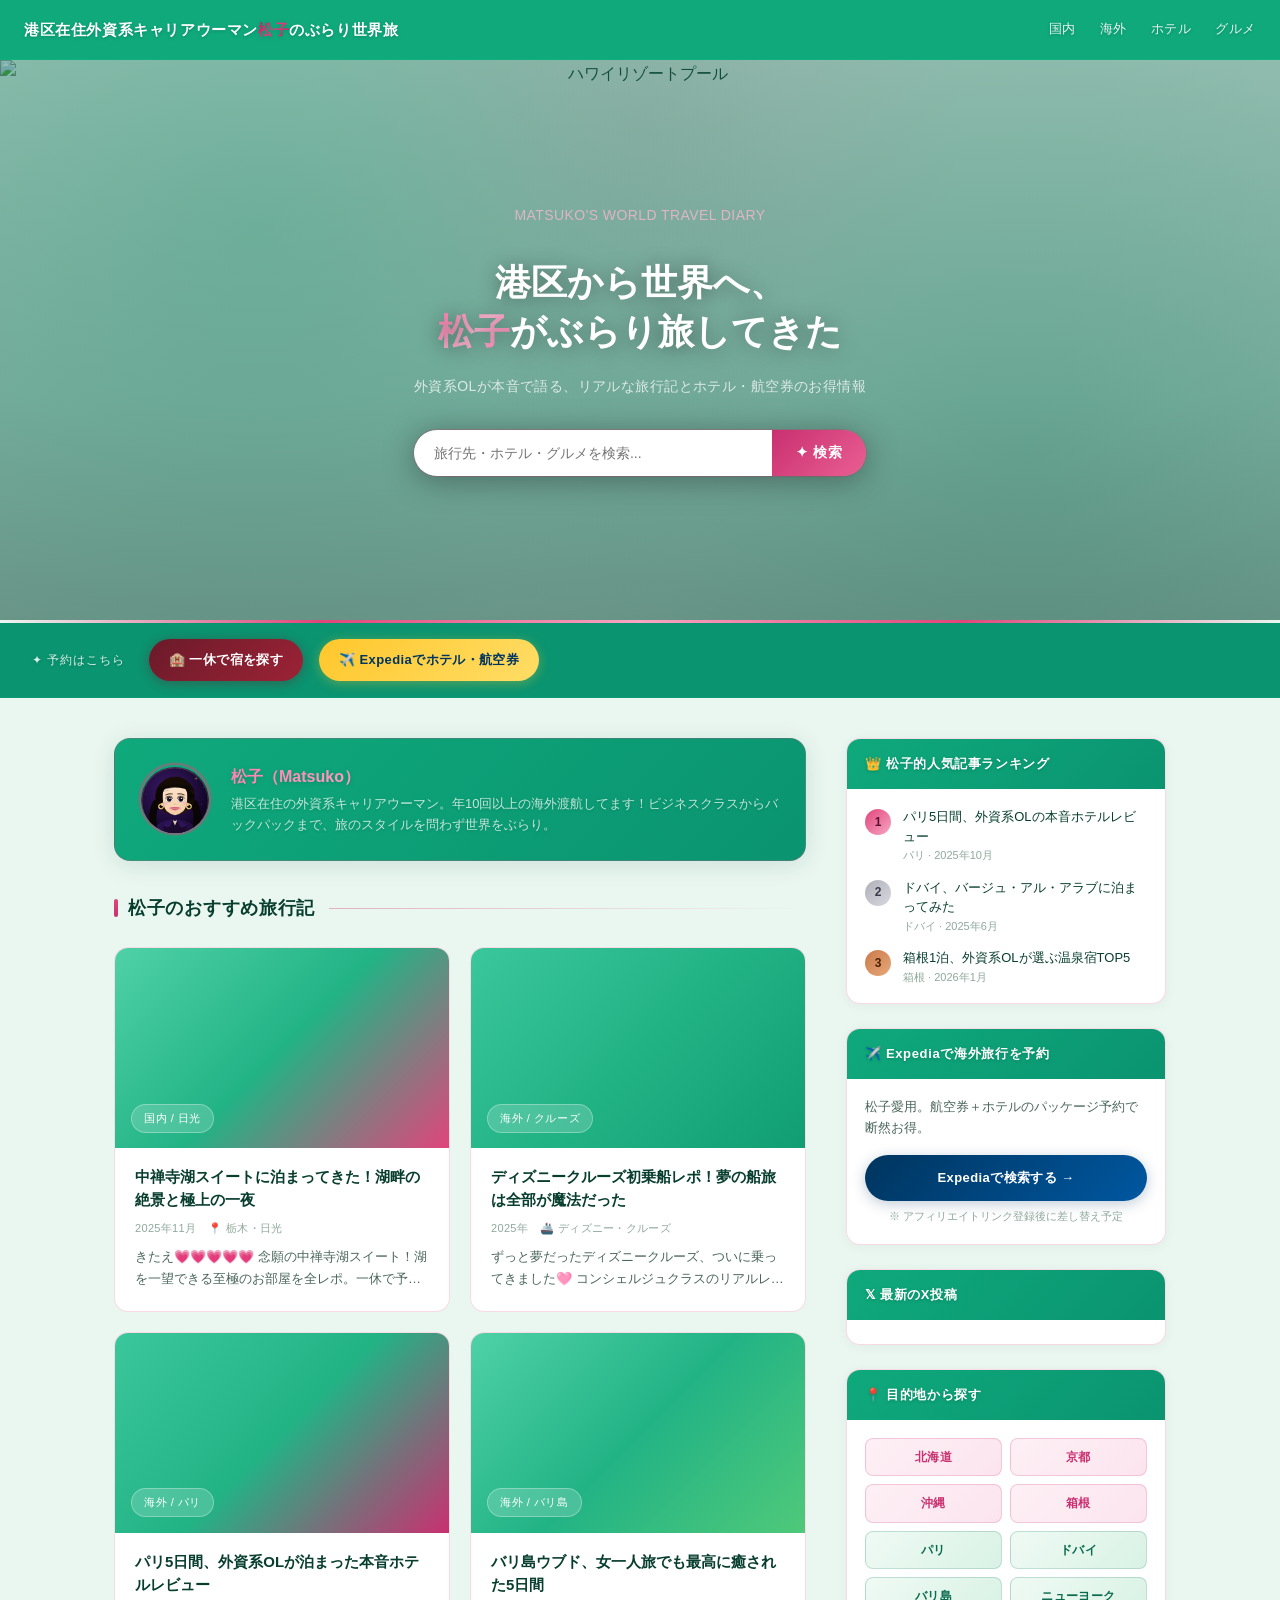
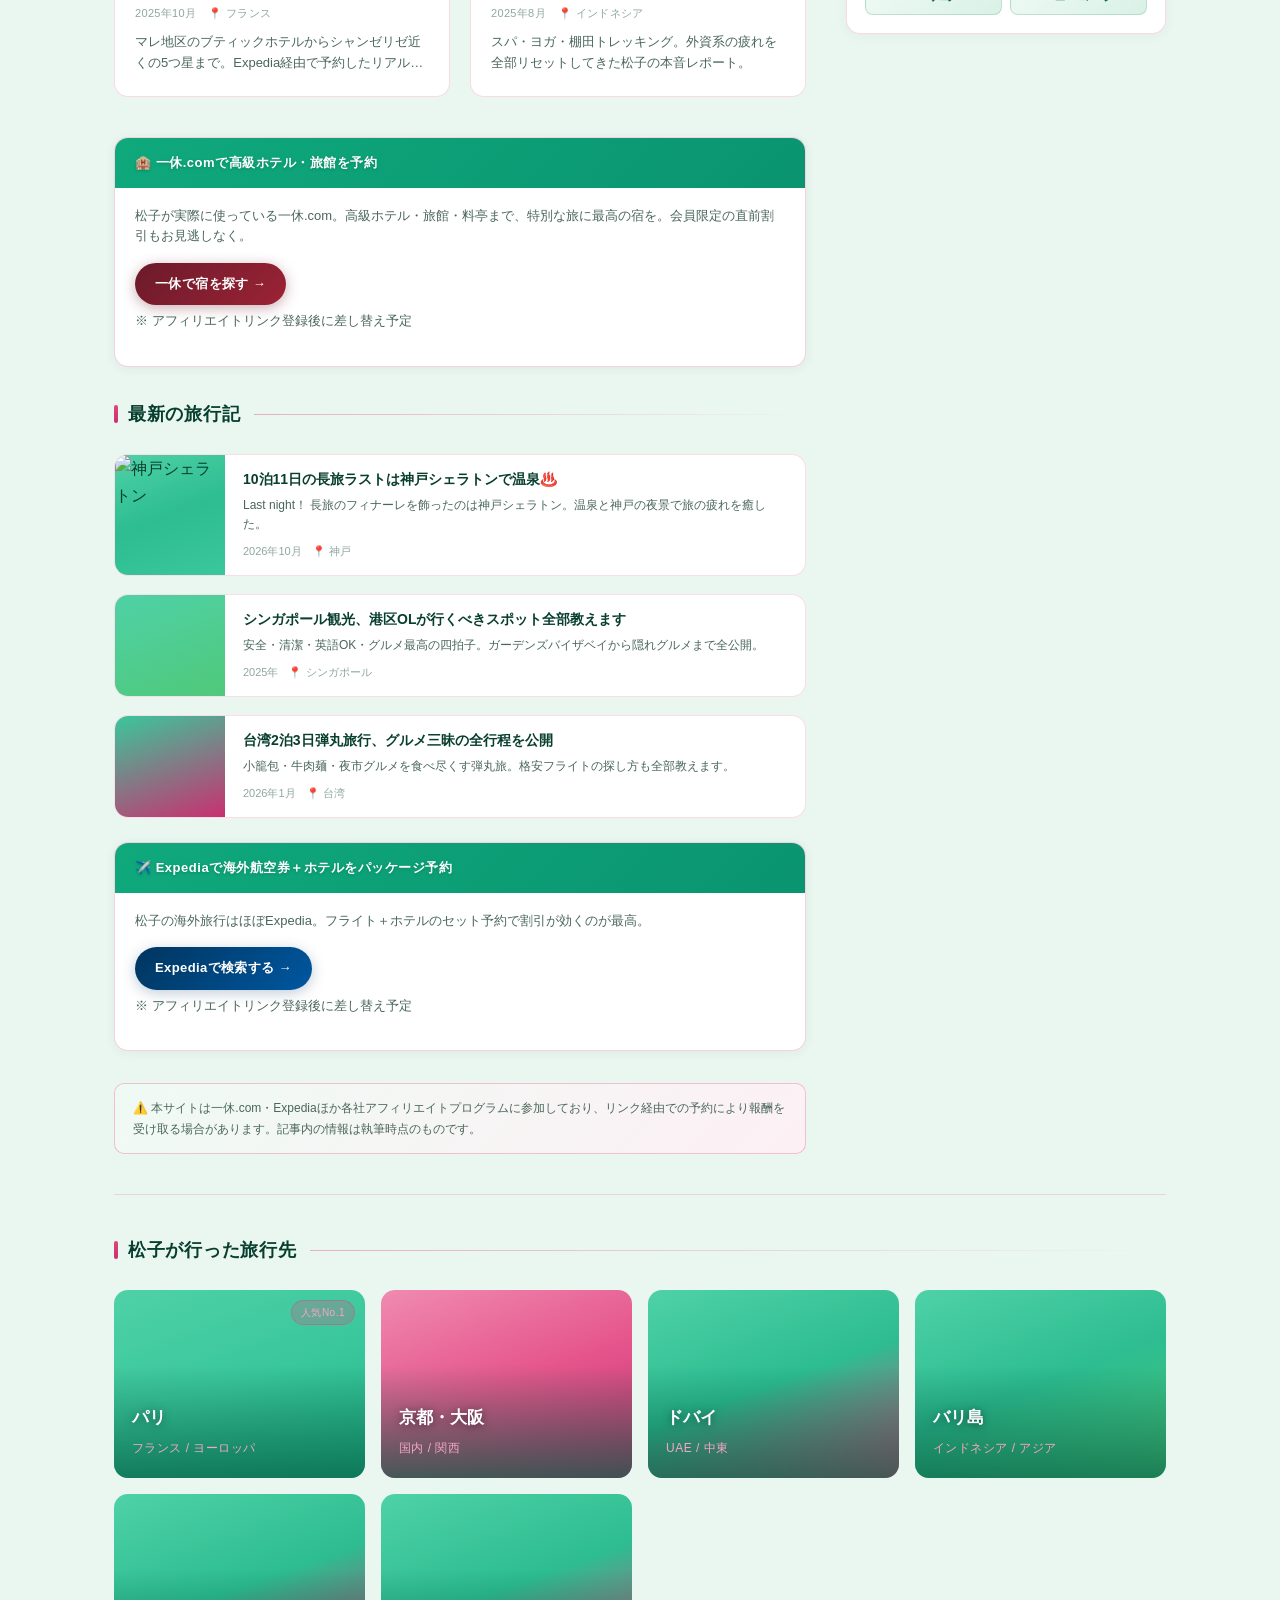
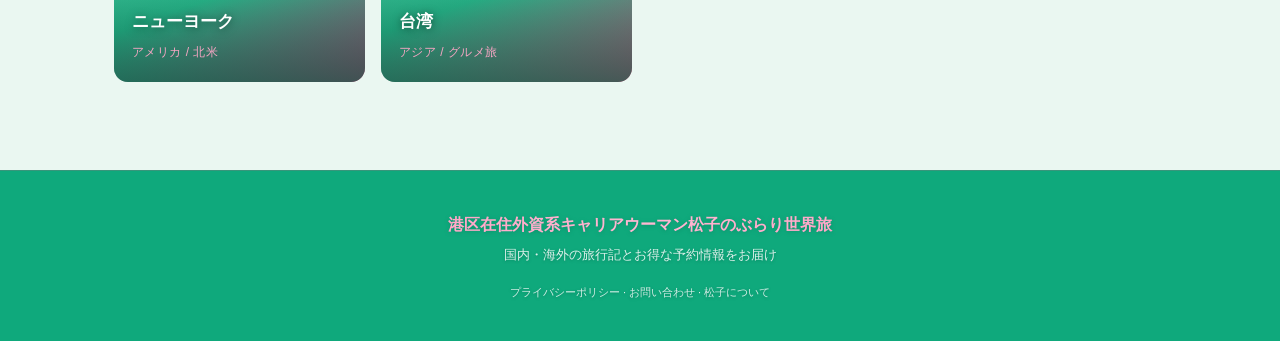
==== commit a190a7eb: "ヒーロー小見出しの視認性を改善 Co-Authored-By: Claude Sonnet 5.5 <noreply@anthropic.com>" ====
--- a/index.html
+++ b/index.html
@@ -35,7 +35,7 @@
 .hero-sparkle{position:absolute;inset:0;background-image:radial-gradient(circle at 20% 30%,rgba(16,185,129,0.22) 0%,transparent 50%),radial-gradient(circle at 80% 70%,rgba(5,150,105,0.18) 0%,transparent 50%),radial-gradient(circle at 50% 10%,rgba(224,69,123,0.1) 0%,transparent 40%)}
 .hero-overlay{position:absolute;inset:0;background:linear-gradient(to bottom,rgba(6,95,70,0.38) 0%,rgba(6,95,70,0.48) 60%,rgba(4,70,52,0.55) 100%)}
 .hero-content{position:relative;z-index:1;color:#fff;padding:0 1.5rem;max-width:680px}
-.hero-eyebrow{font-size:12px;letter-spacing:.2em;color:var(--acc2);margin-bottom:.875rem;opacity:.9;text-transform:uppercase}
+.hero-eyebrow{font-size:12px;letter-spacing:.2em;color:#ffb8d3;margin-bottom:.875rem;opacity:.9;text-transform:uppercase}
 .hero-content h1{font-size:clamp(20px,4vw,36px);font-weight:700;line-height:1.35;margin-bottom:1.125rem;text-shadow:0 2px 20px rgba(0,0,0,0.4)}
 .hero-content h1 em{background:var(--gold);-webkit-background-clip:text;-webkit-text-fill-color:transparent;background-clip:text;font-style:normal}
 .hero-content p{font-size:14px;opacity:.75;margin-bottom:2rem;letter-spacing:.03em}
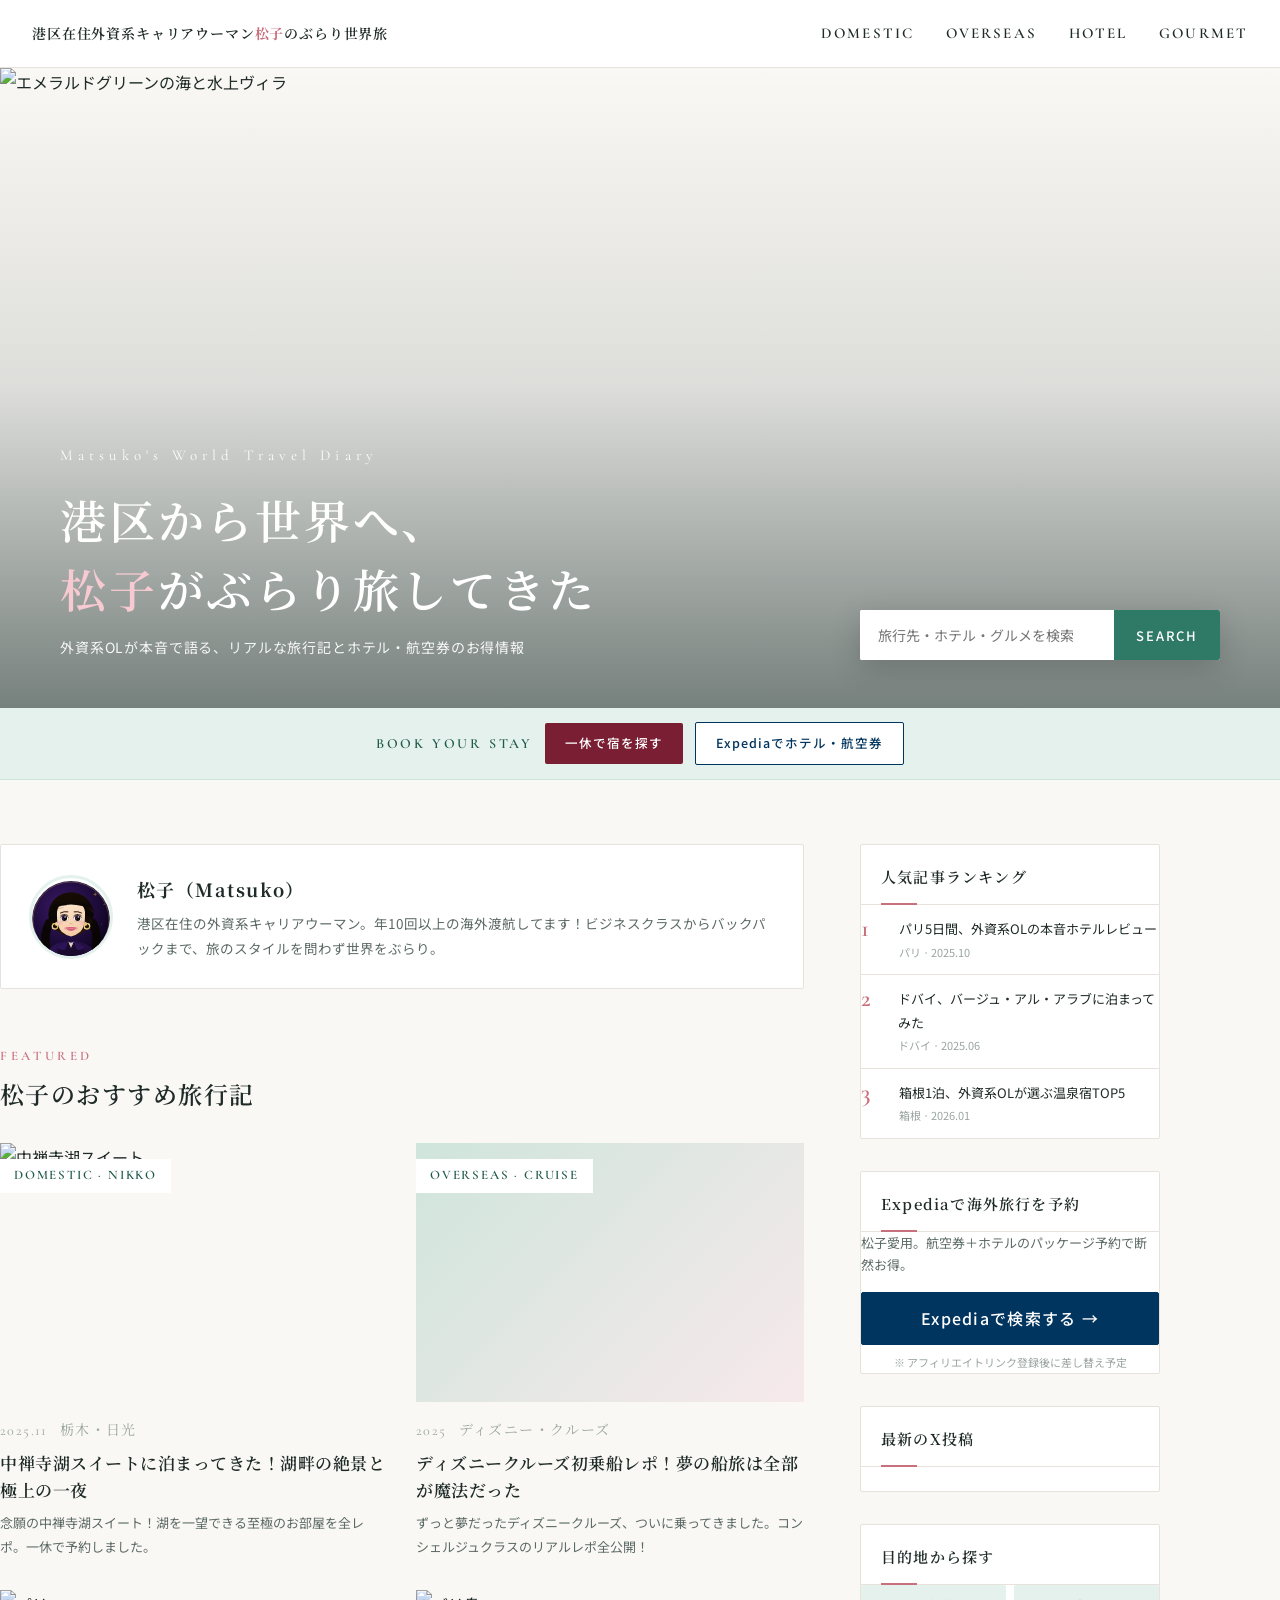
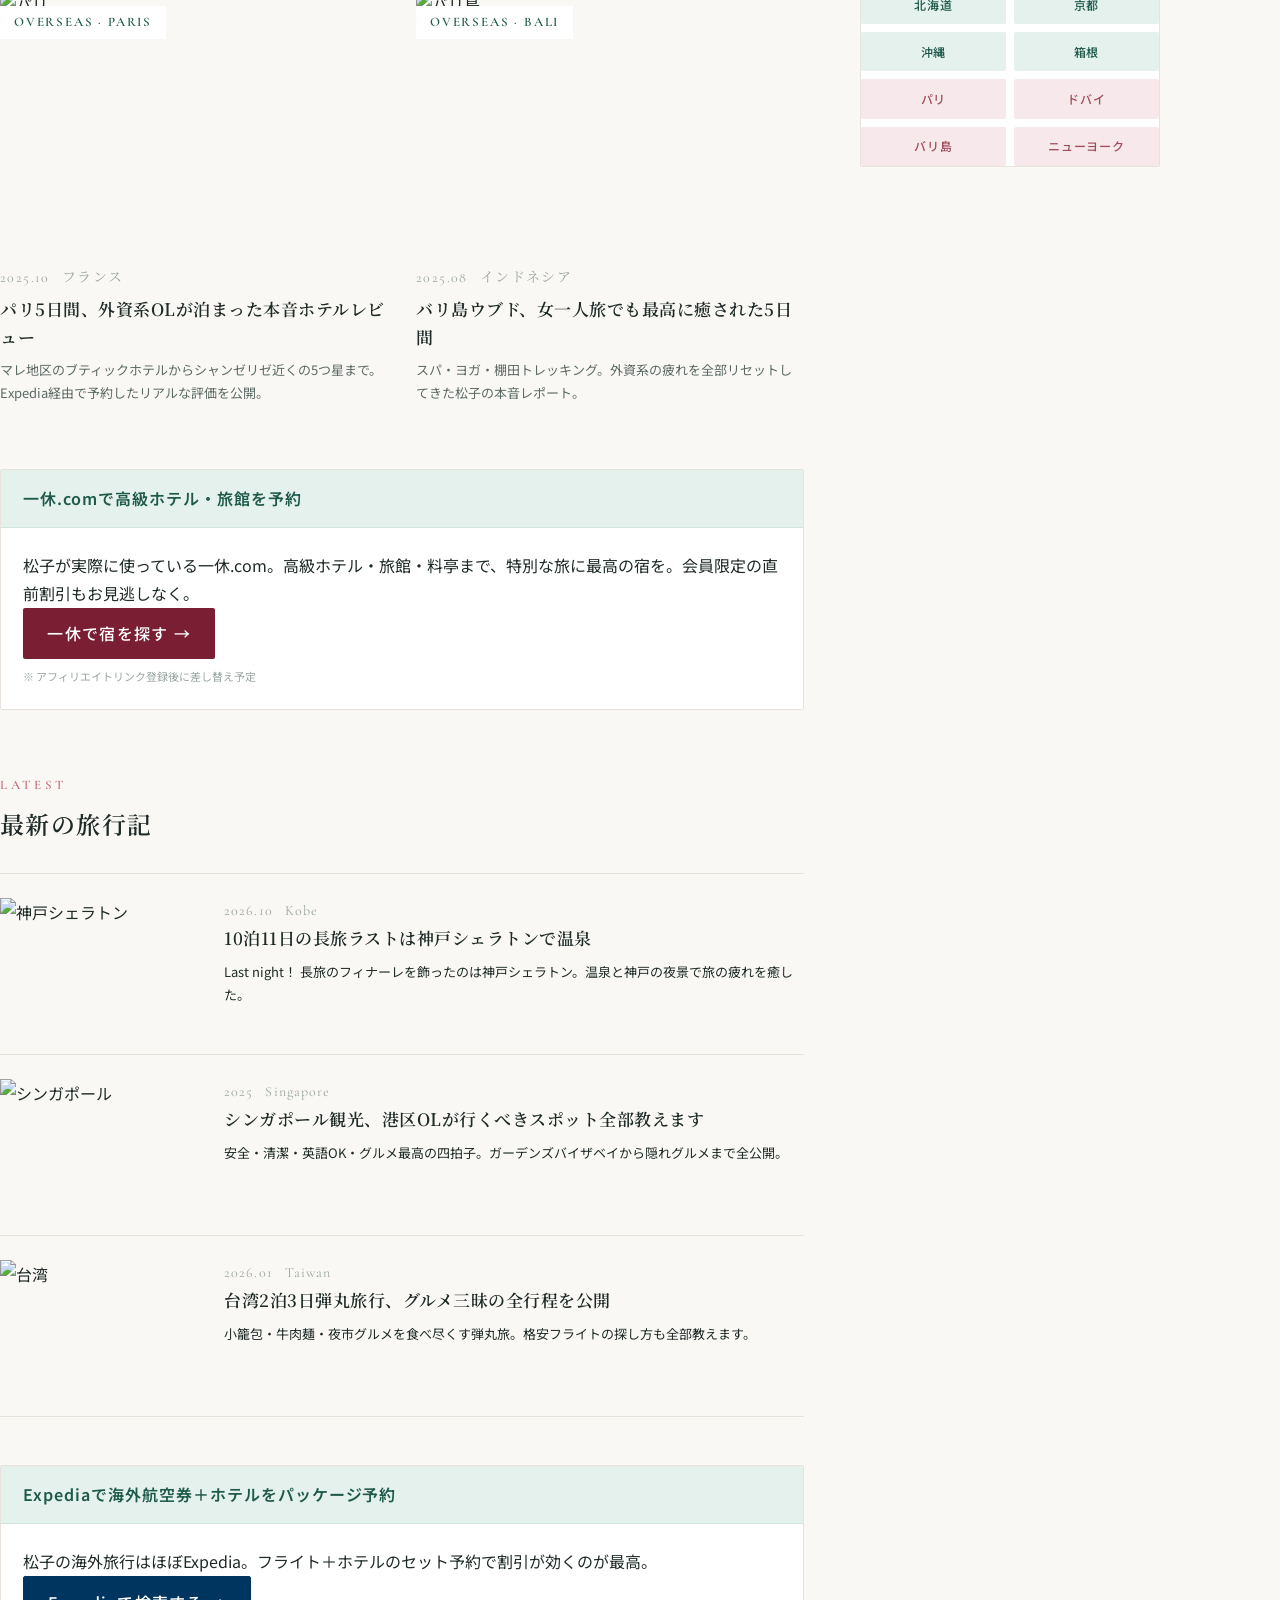
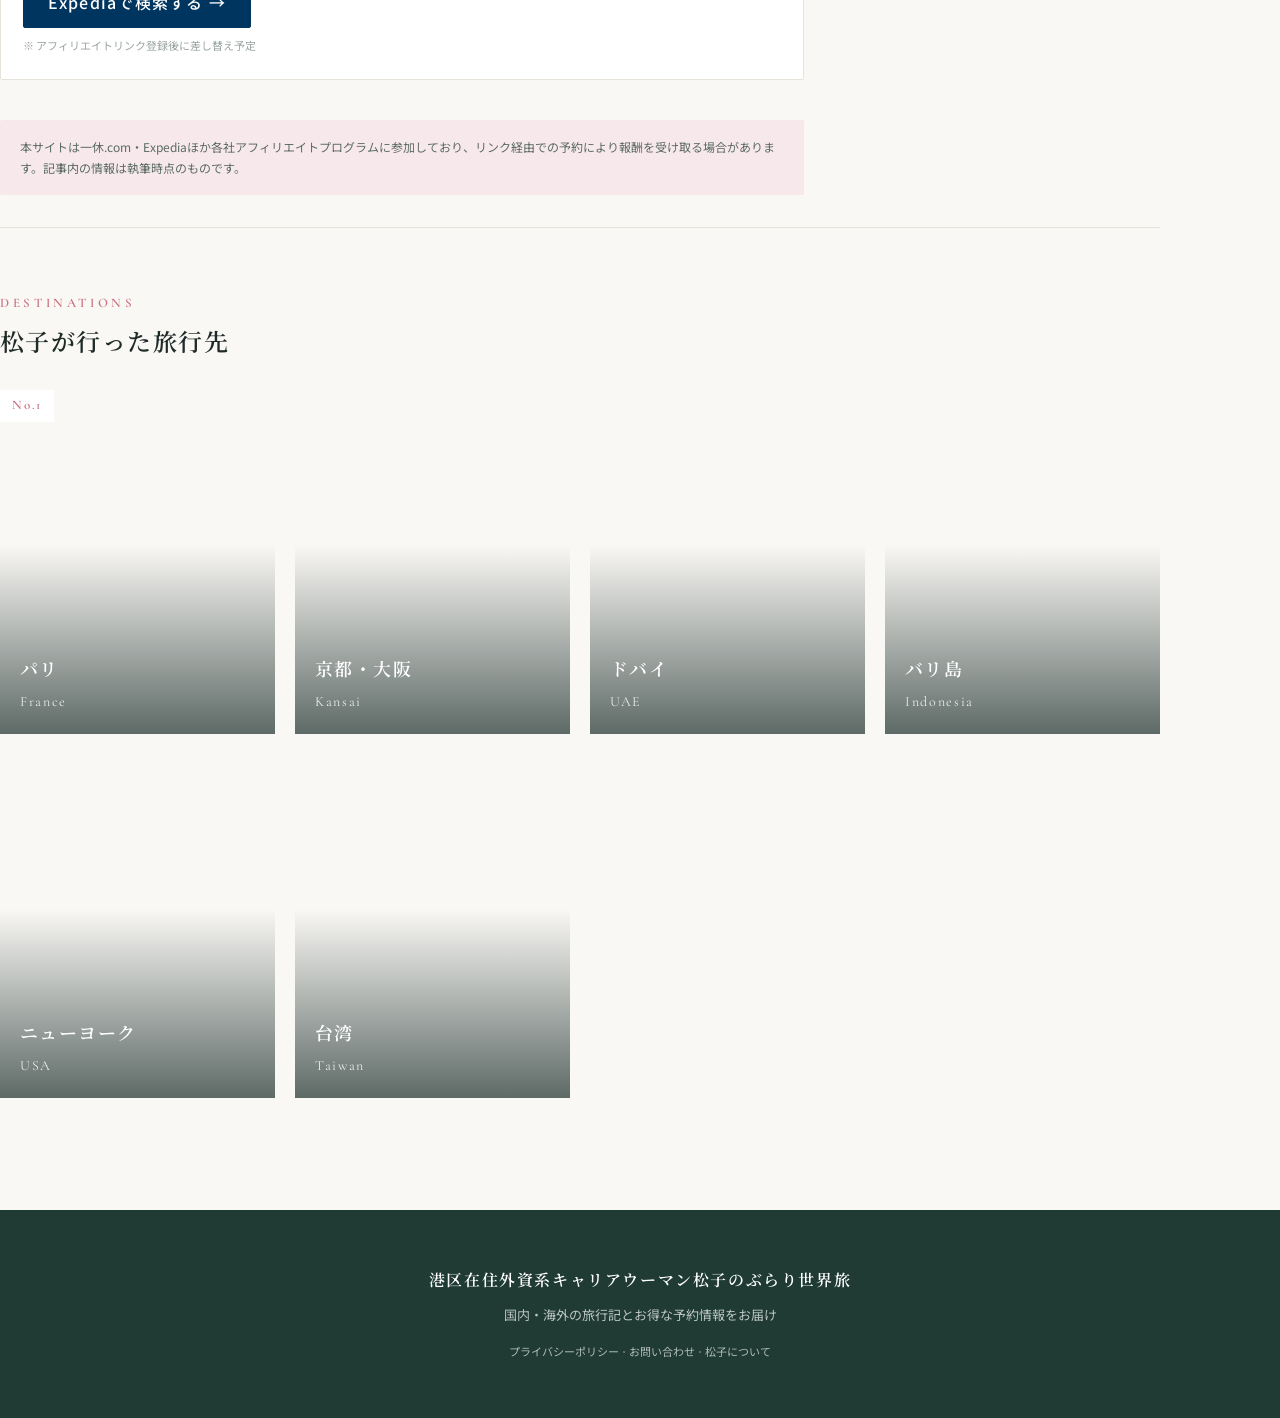
==== commit 0887e7ee: "サイト全体をエディトリアル調に刷新（白基調・セリフ体・写真主体）、ヒーローを水上ヴィラの海写真に変更 Co-Authored-By: Claude Sonnet 5.5 <noreply@anthro" ====
--- a/index.html
+++ b/index.html
@@ -5,256 +5,143 @@
 <meta name="viewport" content="width=device-width, initial-scale=1.0">
 <title>港区在住外資系キャリアウーマン松子のぶらり世界旅</title>
 <link rel="icon" type="image/svg+xml" href="matsuko-icon.svg">
+<link rel="preconnect" href="https://fonts.googleapis.com">
+<link rel="preconnect" href="https://fonts.gstatic.com" crossorigin>
+<link href="https://fonts.googleapis.com/css2?family=Cormorant+Garamond:wght@500;600;700&family=Noto+Sans+JP:wght@400;500;700&family=Noto+Serif+JP:wght@500;600;700&display=swap" rel="stylesheet">
 <style>
 *,*::before,*::after{box-sizing:border-box;margin:0;padding:0}
-:root{
-  --c1:#0fa97c;--c2:#0a9470;
-  --acc:#e0457b;--acc2:#ee6a9d;--acc3:#f7a6c4;
-  --rose:#c93070;--roseli:#f7c5d8;
-  --bg:#eaf7f1;--s1:#ffffff;--t1:#083e2e;--t2:#4a665b;--tm:#8fa89c;
-  --r:10px;
-  --gold:linear-gradient(135deg,#ff80b0,#ffb8d3,#ff80b0);
-}
 html{scroll-behavior:smooth}
-body{font-family:-apple-system,BlinkMacSystemFont,'Hiragino Sans','Noto Sans JP',sans-serif;background:var(--bg);color:var(--t1);line-height:1.7}
 a{color:inherit;text-decoration:none}
 img{max-width:100%;display:block}
-
-/* Header */
-header{background:var(--c1);padding:0 1.5rem;position:sticky;top:0;z-index:100;display:flex;align-items:center;justify-content:space-between;height:60px;border-bottom:1px solid rgba(16,185,129,0.35)}
-.logo{color:#fff;font-size:15px;font-weight:700;letter-spacing:.04em;line-height:1.3}
-.logo span{background:var(--gold);-webkit-background-clip:text;-webkit-text-fill-color:transparent;background-clip:text}
-nav{display:flex;gap:1.5rem}
-nav a{color:rgba(255,255,255,0.9);font-size:13px;transition:color .2s;letter-spacing:.04em}
-nav a:hover{color:#ffa3c6}
-
-/* Hero */
-.hero{position:relative;height:560px;overflow:hidden;display:flex;align-items:center;justify-content:center;text-align:center}
+header{position:sticky;top:0;z-index:100;display:flex;align-items:center;justify-content:space-between}
+.hero{position:relative;overflow:hidden;display:flex}
 .hero-bg{position:absolute;inset:0}
-.hero-bg img{width:100%;height:100%;object-fit:cover;object-position:center 60%;display:block}
-.hero-sparkle{position:absolute;inset:0;background-image:radial-gradient(circle at 20% 30%,rgba(16,185,129,0.22) 0%,transparent 50%),radial-gradient(circle at 80% 70%,rgba(5,150,105,0.18) 0%,transparent 50%),radial-gradient(circle at 50% 10%,rgba(224,69,123,0.1) 0%,transparent 40%)}
-.hero-overlay{position:absolute;inset:0;background:linear-gradient(to bottom,rgba(6,95,70,0.38) 0%,rgba(6,95,70,0.48) 60%,rgba(4,70,52,0.55) 100%)}
-.hero-content{position:relative;z-index:1;color:#fff;padding:0 1.5rem;max-width:680px}
-.hero-eyebrow{font-size:12px;letter-spacing:.2em;color:#ffb8d3;margin-bottom:.875rem;opacity:.9;text-transform:uppercase}
-.hero-content h1{font-size:clamp(20px,4vw,36px);font-weight:700;line-height:1.35;margin-bottom:1.125rem;text-shadow:0 2px 20px rgba(0,0,0,0.4)}
-.hero-content h1 em{background:var(--gold);-webkit-background-clip:text;-webkit-text-fill-color:transparent;background-clip:text;font-style:normal}
-.hero-content p{font-size:14px;opacity:.75;margin-bottom:2rem;letter-spacing:.03em}
-.hero-search{display:flex;gap:0;max-width:460px;margin:0 auto;border-radius:30px;overflow:hidden;box-shadow:0 4px 32px rgba(0,0,0,0.35),0 0 0 1px rgba(224,69,123,0.3)}
-.hero-search input{flex:1;padding:14px 20px;font-size:14px;border:none;outline:none;font-family:inherit;background:#fff}
-.hero-search button{padding:14px 24px;background:linear-gradient(135deg,#c93070,#ea5f93);color:#fff;border:none;cursor:pointer;font-size:14px;font-family:inherit;white-space:nowrap;font-weight:600;letter-spacing:.03em}
-
-/* Gold divider */
-.gold-strip{height:3px;background:linear-gradient(90deg,transparent,#e0457b,#f7a6c4,#e0457b,transparent)}
-
-/* Affiliate Banner */
-.aff-strip{background:#0a9470;padding:1rem 1.5rem;display:flex;gap:1rem;overflow-x:auto;scrollbar-width:none;align-items:center;border-bottom:1px solid rgba(16,185,129,0.2)}
-.aff-strip::-webkit-scrollbar{display:none}
-.aff-btn{flex-shrink:0;padding:10px 20px;border-radius:30px;font-size:13px;font-weight:600;cursor:pointer;border:none;transition:opacity .2s,transform .15s;display:inline-flex;align-items:center;gap:8px;letter-spacing:.03em}
-.aff-btn:hover{opacity:.88;transform:translateY(-1px)}
-.aff-ikyu{background:linear-gradient(135deg,#6b1a2a,#9b2335);color:#fff;box-shadow:0 2px 12px rgba(107,26,42,0.4)}
-.aff-expedia{background:linear-gradient(135deg,#ffc72c,#ffdd66);color:#00355f;box-shadow:0 2px 12px rgba(255,199,44,0.35)}
-.aff-label{color:rgba(255,255,255,0.85);font-size:12px;display:flex;align-items:center;padding:0 8px;letter-spacing:.08em;white-space:nowrap}
-
-/* Main Layout */
-.container{max-width:1100px;margin:0 auto;padding:0 1.5rem}
-.layout{display:grid;grid-template-columns:1fr 320px;gap:2.5rem;padding:2.5rem 0}
-@media(max-width:768px){.layout{grid-template-columns:1fr}.sidebar{display:none}}
-
-/* Section heading */
-.sec-head{display:flex;align-items:center;gap:14px;margin-bottom:1.5rem}
-.sec-head h2{font-size:18px;font-weight:700;letter-spacing:.04em;white-space:nowrap}
-.sec-head h2::before{content:"";display:inline-block;width:4px;height:18px;background:linear-gradient(to bottom,#e0457b,#c93070);border-radius:2px;margin-right:10px;vertical-align:-3px}
-.sec-head::after{content:"";flex:1;height:1px;background:linear-gradient(90deg,rgba(224,69,123,0.4),transparent)}
-
-/* Article Cards */
-.cards-featured{display:grid;grid-template-columns:1fr 1fr;gap:1.25rem;margin-bottom:2.5rem}
+.hero-bg img{width:100%;height:100%;object-fit:cover}
+.hero-overlay{position:absolute;inset:0}
+.hero-content{position:relative;z-index:1}
+.hero-search input{flex:1;border:none;outline:none;font-family:inherit}
+.hero-search button{border:none;cursor:pointer;font-family:inherit}
+.aff-strip{display:flex;align-items:center;overflow-x:auto;scrollbar-width:none}
+.aff-btn{flex-shrink:0;display:inline-flex;align-items:center;gap:8px;transition:opacity .2s}
+.aff-btn:hover{opacity:.85}
+.layout{display:grid}
+@media(max-width:768px){.layout{grid-template-columns:1fr!important}.sidebar{display:none}}
+.cards-featured{display:grid;grid-template-columns:1fr 1fr}
 @media(max-width:600px){.cards-featured{grid-template-columns:1fr}}
-.card{border-radius:14px;overflow:hidden;background:var(--s1);border:0.5px solid rgba(224,69,123,0.2);transition:transform .2s,box-shadow .2s;cursor:pointer}
-.card:hover{transform:translateY(-5px);box-shadow:0 16px 40px rgba(5,59,46,0.12)}
-.card-img{height:200px;position:relative;display:flex;align-items:flex-end;padding:1rem}
-.card-img.g1{background:linear-gradient(135deg,#3ac79b,#22b385,#c93070)}
-.card-img.g2{background:linear-gradient(135deg,#4fd1a7,#22b385,#e0457b)}
-.card-img.g3{background:linear-gradient(135deg,#4fd1a7,#22b385,#4fc97a)}
-.card-img.g4{background:linear-gradient(135deg,#f08ab0,#e5558c,#e0457b)}
-.card-img.g5{background:linear-gradient(135deg,#3ac79b,#22b385,#109e72)}
-.card-tag{display:inline-block;background:rgba(255,255,255,0.18);backdrop-filter:blur(8px);color:#fff;font-size:11px;padding:4px 12px;border-radius:20px;border:0.5px solid rgba(255,255,255,0.3);letter-spacing:.05em}
-.card-body{padding:1.125rem 1.25rem 1.375rem}
-.card-body h3{font-size:15px;font-weight:700;line-height:1.5;margin-bottom:.5rem;color:var(--t1)}
-.card-meta{font-size:11px;color:var(--tm);display:flex;gap:12px;letter-spacing:.03em}
-.card-excerpt{font-size:13px;color:var(--t2);margin-top:.5rem;line-height:1.65;display:-webkit-box;-webkit-line-clamp:2;-webkit-box-orient:vertical;overflow:hidden}
-
-/* Matsuko Profile */
-.profile-banner{background:linear-gradient(135deg,var(--c1),var(--c2));border-radius:16px;padding:1.5rem;display:flex;gap:1.25rem;align-items:center;margin-bottom:2rem;border:1px solid rgba(224,69,123,0.25);box-shadow:0 4px 24px rgba(5,59,46,0.12)}
-.profile-avatar{width:72px;height:72px;border-radius:50%;flex-shrink:0;overflow:hidden;border:2px solid rgba(224,69,123,0.5);box-shadow:0 0 0 1px rgba(224,69,123,0.2)}
-.profile-text{color:#fff}
-.profile-text h3{font-size:16px;font-weight:700;margin-bottom:.25rem;background:var(--gold);-webkit-background-clip:text;-webkit-text-fill-color:transparent;background-clip:text}
-.profile-text p{font-size:13px;opacity:.75;line-height:1.6}
-
-/* Affiliate Card */
-.aff-card{border-radius:14px;overflow:hidden;background:var(--s1);border:0.5px solid rgba(224,69,123,0.25);margin-bottom:1.25rem;box-shadow:0 2px 12px rgba(5,59,46,0.06)}
-.aff-card-head{padding:.875rem 1.25rem;background:linear-gradient(135deg,var(--c1),var(--c2));display:flex;align-items:center;gap:8px}
-.aff-card-head span{color:#fff;font-size:13px;font-weight:600;letter-spacing:.04em}
-.aff-card-body{padding:1.125rem 1.25rem}
-.aff-card-body p{font-size:13px;color:var(--t2);margin-bottom:1rem;line-height:1.6}
-.btn-aff{display:inline-block;padding:10px 20px;border-radius:30px;font-size:13px;font-weight:600;cursor:pointer;transition:opacity .2s,transform .15s;letter-spacing:.03em}
-.btn-aff:hover{opacity:.85;transform:translateY(-1px)}
-.btn-ikyu{background:linear-gradient(135deg,#6b1a2a,#9b2335);color:#fff;box-shadow:0 3px 14px rgba(107,26,42,0.35)}
-.btn-expedia{background:linear-gradient(135deg,#00355f,#0057a0);color:#fff;box-shadow:0 3px 14px rgba(0,53,95,0.25)}
-.placeholder-note{font-size:11px;color:var(--tm);margin-top:6px}
-
-/* Articles list */
-.articles-list{display:flex;flex-direction:column;gap:1.125rem}
-.article-row{display:flex;gap:0;background:var(--s1);border-radius:14px;overflow:hidden;border:0.5px solid rgba(224,69,123,0.18);transition:box-shadow .2s,transform .2s;cursor:pointer}
-.article-row:hover{box-shadow:0 6px 24px rgba(5,59,46,0.1);transform:translateY(-2px)}
-.article-row-img{width:110px;flex-shrink:0}
-.article-row-img.g1{background:linear-gradient(160deg,#3ac79b,#c93070)}
-.article-row-img.g2{background:linear-gradient(160deg,#4fd1a7,#e0457b)}
-.article-row-img.g3{background:linear-gradient(160deg,#4fd1a7,#4fc97a)}
-.article-row-body{padding:.875rem 1.125rem;flex:1}
-.article-row-body h3{font-size:14px;font-weight:700;line-height:1.5;margin-bottom:.375rem;color:var(--t1)}
-.article-row-body p{font-size:12px;color:var(--t2);line-height:1.6;display:-webkit-box;-webkit-line-clamp:2;-webkit-box-orient:vertical;overflow:hidden}
-.article-row-meta{font-size:11px;color:var(--tm);margin-top:.5rem;display:flex;gap:10px}
-
-/* Sidebar */
-.widget{background:var(--s1);border-radius:14px;border:0.5px solid rgba(224,69,123,0.2);overflow:hidden;margin-bottom:1.5rem;box-shadow:0 2px 12px rgba(5,59,46,0.05)}
-.widget-head{padding:.875rem 1.125rem;background:linear-gradient(135deg,var(--c1),var(--c2));color:#fff;font-size:13px;font-weight:700;letter-spacing:.05em}
-.widget-body{padding:1.125rem}
+.card{display:block}
+.card-img{position:relative}
+.articles-list{display:flex;flex-direction:column}
+.article-row{display:flex}
+.card-meta,.article-row-meta{display:flex;gap:12px}
+.card-excerpt,.article-row-body p{display:-webkit-box;-webkit-line-clamp:2;-webkit-box-orient:vertical;overflow:hidden}
+.card-body{display:flex;flex-direction:column}
+.profile-banner{display:flex;align-items:center}
+.profile-avatar{border-radius:50%;flex-shrink:0;overflow:hidden}
+.btn-aff{display:inline-block;cursor:pointer}
+.placeholder-note{font-size:11px;color:var(--tm);margin-top:8px}
+.rank-item{display:flex;align-items:flex-start;gap:.9rem;padding:.75rem 0;border-bottom:1px solid var(--line)}
+.rank-item:last-child{border-bottom:none}
+.ranking-list{display:flex;flex-direction:column}
+.rank-text span{display:block;font-size:11px;color:var(--tm);margin-top:2px}
 .dest-grid{display:grid;grid-template-columns:1fr 1fr;gap:8px}
-.dest-chip{border-radius:8px;padding:.5rem;text-align:center;font-size:12px;font-weight:600;cursor:pointer;transition:opacity .2s,transform .15s;letter-spacing:.03em}
-.dest-chip:hover{opacity:.8;transform:scale(1.03)}
-.dest-domestic{background:linear-gradient(135deg,#fdf0f5,#fce4ee);color:#c93070;border:0.5px solid rgba(201,48,112,0.2)}
-.dest-intl{background:linear-gradient(135deg,#effaf4,#d9f2e5);color:#0b6b4f;border:0.5px solid rgba(10,122,85,0.2)}
-.ranking-list{display:flex;flex-direction:column;gap:.875rem}
-.rank-item{display:flex;align-items:flex-start;gap:.75rem}
-.rank-num{width:26px;height:26px;border-radius:50%;font-size:12px;font-weight:700;display:flex;align-items:center;justify-content:center;flex-shrink:0;margin-top:2px}
-.rank-num.n1{background:linear-gradient(135deg,#e0457b,#f7a6c4);color:#5a0f2e}
-.rank-num.n2{background:linear-gradient(135deg,#b0b0b8,#d8d8e0);color:#3a3a4a}
-.rank-num.n3{background:linear-gradient(135deg,#c97a4a,#e8a87a);color:#4a2000}
-.rank-text{font-size:13px;line-height:1.5;color:var(--t1)}
-.rank-text span{font-size:11px;color:var(--tm);display:block;margin-top:1px}
-
-/* Destination Section */
-.dest-section{padding:2.5rem 0;border-top:1px solid rgba(224,69,123,0.2)}
-.dest-cards{display:grid;grid-template-columns:repeat(auto-fill,minmax(220px,1fr));gap:1rem}
-.dest-card{position:relative;border-radius:14px;overflow:hidden;aspect-ratio:4/3;cursor:pointer;transition:transform .2s,box-shadow .2s}
-.dest-card:hover{transform:scale(1.03);box-shadow:0 12px 32px rgba(5,59,46,0.2)}
-.dest-card-bg{position:absolute;inset:0}
-.dest-card-bg.d1{background:linear-gradient(160deg,#4fd1a7,#3ac79b,#22b385)}
-.dest-card-bg.d2{background:linear-gradient(160deg,#f08ab0,#e5558c,#c93070)}
-.dest-card-bg.d3{background:linear-gradient(160deg,#4fd1a7,#2dbd90,#e0457b)}
-.dest-card-bg.d4{background:linear-gradient(160deg,#4fd1a7,#2dbd90,#4fc97a)}
-.dest-card-bg.d5{background:linear-gradient(160deg,#4fd1a7,#2dbd90,#c93070)}
-.dest-card-bg.d6{background:linear-gradient(160deg,#4fd1a7,#2dbd90,#e0457b)}
-.dest-overlay{position:absolute;inset:0;background:linear-gradient(to top,rgba(6,95,70,0.7) 0%,transparent 60%)}
-.dest-label{position:absolute;bottom:0;left:0;right:0;padding:1.125rem}
-.dest-label strong{font-size:17px;display:block;color:#fff;font-weight:700;text-shadow:0 1px 8px rgba(0,0,0,0.5)}
-.dest-label span{font-size:12px;color:var(--acc3);letter-spacing:.04em}
-.dest-badge{position:absolute;top:10px;right:10px;background:rgba(224,69,123,0.25);backdrop-filter:blur(6px);border:0.5px solid rgba(224,69,123,0.4);color:var(--acc3);font-size:10px;padding:3px 9px;border-radius:20px;letter-spacing:.05em}
-
-/* Disclaimer */
-.aff-disclaimer{background:linear-gradient(135deg,#effaf4,#fdf0f5);border:0.5px solid rgba(224,69,123,0.3);border-radius:10px;padding:.875rem 1.125rem;font-size:12px;color:var(--t2);margin-top:2rem;line-height:1.7}
-
-/* Footer */
-footer{background:var(--c1);border-top:1px solid rgba(224,69,123,0.2);color:rgba(255,255,255,0.85);text-align:center;padding:2.5rem 1rem;font-size:13px;margin-top:3rem}
-.footer-title{font-size:16px;font-weight:700;margin-bottom:.375rem;background:var(--gold);-webkit-background-clip:text;-webkit-text-fill-color:transparent;background-clip:text}
-footer a{color:rgba(255,255,255,0.8)}
-footer a:hover{color:#ffa3c6}
-header .logo,header nav a,.aff-label,.widget-head,.aff-card-head span,.profile-text,footer,footer a{text-shadow:0 1px 3px rgba(0,100,72,0.45)}
-.logo,.widget-head,.aff-card-head span{font-weight:700}
-.logo span,.profile-text h3,.footer-title{text-shadow:none;filter:drop-shadow(0 1px 2px rgba(0,100,72,0.35))}
-.logo span{background:linear-gradient(135deg,#c2185b,#e0407f,#c2185b);-webkit-background-clip:text;background-clip:text;-webkit-text-fill-color:transparent}
+.dest-chip{padding:.55rem;text-align:center;font-size:12px}
+.dest-cards{display:grid}
+.dest-card{position:relative;overflow:hidden;cursor:pointer}
+.dest-card-bg,.dest-overlay{position:absolute;inset:0}
+.dest-label{position:absolute;left:0;right:0;bottom:0;padding:1.25rem;color:#fff}
+.dest-label strong{display:block;font-size:18px}
+.dest-badge{position:absolute;top:0;left:0;padding:4px 12px;font-size:11px}
+.aff-disclaimer{padding:1rem 1.25rem;font-size:12px;margin-top:2.5rem}
+footer{text-align:center;font-size:13px}
 </style>
+<link rel="stylesheet" href="theme.css">
 </head>
 <body>
 
 <header>
-  <div class="logo">港区在住外資系キャリアウーマン<span>松子</span>のぶらり世界旅</div>
+  <a href="index.html" class="logo">港区在住外資系キャリアウーマン<span>松子</span>のぶらり世界旅</a>
   <nav>
-    <a href="#">国内</a>
-    <a href="#">海外</a>
-    <a href="#">ホテル</a>
-    <a href="#">グルメ</a>
+    <a href="#">Domestic</a>
+    <a href="#">Overseas</a>
+    <a href="#">Hotel</a>
+    <a href="#">Gourmet</a>
   </nav>
 </header>
 
 <section class="hero">
   <div class="hero-bg">
-    <img src="https://images.unsplash.com/photo-1561501900-3701fa6a0864?auto=format&fit=crop&w=1600&q=85" alt="ハワイリゾートプール" loading="eager">
-  </div>
-  <div class="hero-sparkle"></div>
+    <img src="https://images.unsplash.com/photo-1697898109604-e06e88b15271?auto=format&fit=crop&w=2000&q=85" alt="エメラルドグリーンの海と水上ヴィラ" loading="eager">
+  </div>
   <div class="hero-overlay"></div>
   <div class="hero-content">
-    <p class="hero-eyebrow">Matsuko's World Travel Diary</p>
-    <h1>港区から世界へ、<br><em>松子</em>がぶらり旅してきた</h1>
-    <p>外資系OLが本音で語る、リアルな旅行記とホテル・航空券のお得情報</p>
+    <div class="hero-copy">
+      <p class="hero-eyebrow">Matsuko's World Travel Diary</p>
+      <h1>港区から世界へ、<br><em>松子</em>がぶらり旅してきた</h1>
+      <p class="hero-lead">外資系OLが本音で語る、リアルな旅行記とホテル・航空券のお得情報</p>
+    </div>
     <div class="hero-search">
-      <input type="text" placeholder="旅行先・ホテル・グルメを検索...">
-      <button>✦ 検索</button>
+      <input type="text" placeholder="旅行先・ホテル・グルメを検索">
+      <button>SEARCH</button>
     </div>
   </div>
 </section>
 
-<div class="gold-strip"></div>
-
 <div class="aff-strip">
-  <span class="aff-label">✦ 予約はこちら</span>
-  <a href="#" class="aff-btn aff-ikyu">🏨 一休で宿を探す</a>
-  <a href="#" class="aff-btn aff-expedia">✈️ Expediaでホテル・航空券</a>
+  <span class="aff-label">Book your stay</span>
+  <a href="#" class="aff-btn aff-ikyu">一休で宿を探す</a>
+  <a href="#" class="aff-btn aff-expedia">Expediaでホテル・航空券</a>
 </div>
 
 <div class="container">
   <div class="layout">
     <main>
 
-      <!-- プロフィール -->
       <div class="profile-banner">
-        <div class="profile-avatar"><img src="matsuko-icon.svg" alt="松子" width="72" height="72"></div>
+        <div class="profile-avatar"><img src="matsuko-icon.svg" alt="松子" width="84" height="84"></div>
         <div class="profile-text">
           <h3>松子（Matsuko）</h3>
           <p>港区在住の外資系キャリアウーマン。年10回以上の海外渡航してます！ビジネスクラスからバックパックまで、旅のスタイルを問わず世界をぶらり。</p>
         </div>
       </div>
 
-      <!-- 注目記事 -->
-      <div class="sec-head"><h2>松子のおすすめ旅行記</h2></div>
+      <div class="sec-head"><span class="en">Featured</span><h2>松子のおすすめ旅行記</h2></div>
       <div class="cards-featured">
         <a href="chuzenji-suite.html" class="card">
-          <div class="card-img g2"><span class="card-tag">国内 / 日光</span></div>
+          <div class="card-img"><img src="https://pbs.twimg.com/media/G6vey_Ma0AEwh7q?format=jpg&name=large" alt="中禅寺湖スイート" loading="lazy"><span class="card-tag">Domestic · Nikko</span></div>
           <div class="card-body">
             <h3>中禅寺湖スイートに泊まってきた！湖畔の絶景と極上の一夜</h3>
-            <div class="card-meta"><span>2025年11月</span><span>📍 栃木・日光</span></div>
-            <p class="card-excerpt">きたえ💗💗💗💗💗 念願の中禅寺湖スイート！湖を一望できる至極のお部屋を全レポ。一休で予約しました。</p>
+            <div class="card-meta"><span>2025.11</span><span>栃木・日光</span></div>
+            <p class="card-excerpt">念願の中禅寺湖スイート！湖を一望できる至極のお部屋を全レポ。一休で予約しました。</p>
           </div>
         </a>
         <a href="disney-cruise.html" class="card">
-          <div class="card-img g5"><span class="card-tag">海外 / クルーズ</span></div>
+          <div class="card-img" style="background:linear-gradient(135deg,#cfe5dc,#f7e9eb)"><span class="card-tag">Overseas · Cruise</span></div>
           <div class="card-body">
             <h3>ディズニークルーズ初乗船レポ！夢の船旅は全部が魔法だった</h3>
-            <div class="card-meta"><span>2025年</span><span>🚢 ディズニー・クルーズ</span></div>
-            <p class="card-excerpt">ずっと夢だったディズニークルーズ、ついに乗ってきました🩷 コンシェルジュクラスのリアルレポ全公開！</p>
+            <div class="card-meta"><span>2025</span><span>ディズニー・クルーズ</span></div>
+            <p class="card-excerpt">ずっと夢だったディズニークルーズ、ついに乗ってきました。コンシェルジュクラスのリアルレポ全公開！</p>
           </div>
         </a>
         <div class="card">
-          <div class="card-img g1"><span class="card-tag">海外 / パリ</span></div>
+          <div class="card-img"><img src="https://images.unsplash.com/photo-1502602898657-3e91760cbb34?auto=format&fit=crop&w=900&q=80" alt="パリ" loading="lazy"><span class="card-tag">Overseas · Paris</span></div>
           <div class="card-body">
             <h3>パリ5日間、外資系OLが泊まった本音ホテルレビュー</h3>
-            <div class="card-meta"><span>2025年10月</span><span>📍 フランス</span></div>
+            <div class="card-meta"><span>2025.10</span><span>フランス</span></div>
             <p class="card-excerpt">マレ地区のブティックホテルからシャンゼリゼ近くの5つ星まで。Expedia経由で予約したリアルな評価を公開。</p>
           </div>
         </div>
         <div class="card">
-          <div class="card-img g3"><span class="card-tag">海外 / バリ島</span></div>
+          <div class="card-img"><img src="https://images.unsplash.com/photo-1537996194471-e657df975ab4?auto=format&fit=crop&w=900&q=80" alt="バリ島" loading="lazy"><span class="card-tag">Overseas · Bali</span></div>
           <div class="card-body">
             <h3>バリ島ウブド、女一人旅でも最高に癒された5日間</h3>
-            <div class="card-meta"><span>2025年8月</span><span>📍 インドネシア</span></div>
+            <div class="card-meta"><span>2025.08</span><span>インドネシア</span></div>
             <p class="card-excerpt">スパ・ヨガ・棚田トレッキング。外資系の疲れを全部リセットしてきた松子の本音レポート。</p>
           </div>
         </div>
       </div>
 
-      <!-- アフィリエイトカード（一休） -->
       <div class="aff-card">
-        <div class="aff-card-head"><span>🏨 一休.comで高級ホテル・旅館を予約</span></div>
+        <div class="aff-card-head"><span>一休.comで高級ホテル・旅館を予約</span></div>
         <div class="aff-card-body">
           <p>松子が実際に使っている一休.com。高級ホテル・旅館・料亭まで、特別な旅に最高の宿を。会員限定の直前割引もお見逃しなく。</p>
           <a href="#" class="btn-aff btn-ikyu">一休で宿を探す →</a>
@@ -262,40 +149,36 @@
         </div>
       </div>
 
-      <!-- 最新記事 -->
-      <div class="sec-head" style="margin-top:2rem"><h2>最新の旅行記</h2></div>
+      <div class="sec-head" style="margin-top:4rem"><span class="en">Latest</span><h2>最新の旅行記</h2></div>
       <div class="articles-list">
         <a href="kobe-trip.html" class="article-row">
-          <div class="article-row-img" style="background:linear-gradient(160deg,#4fd1a7,#2dbd90,#3ac79b)">
-            <img src="https://pbs.twimg.com/media/HTq2_k7a8AAJkNk?format=jpg&name=small" alt="神戸シェラトン" style="width:100%;height:100%;object-fit:cover" loading="lazy">
-          </div>
+          <div class="article-row-img"><img src="https://pbs.twimg.com/media/HTq2_k7a8AAJkNk?format=jpg&name=small" alt="神戸シェラトン" loading="lazy"></div>
           <div class="article-row-body">
-            <h3>10泊11日の長旅ラストは神戸シェラトンで温泉♨️</h3>
+            <div class="article-row-meta"><span>2026.10</span><span>Kobe</span></div>
+            <h3>10泊11日の長旅ラストは神戸シェラトンで温泉</h3>
             <p>Last night！ 長旅のフィナーレを飾ったのは神戸シェラトン。温泉と神戸の夜景で旅の疲れを癒した。</p>
-            <div class="article-row-meta"><span>2026年10月</span><span>📍 神戸</span></div>
           </div>
         </a>
         <a href="singapore.html" class="article-row">
-          <div class="article-row-img g3"></div>
+          <div class="article-row-img"><img src="https://images.unsplash.com/photo-1525625293386-3f8f99389edd?auto=format&fit=crop&w=600&q=80" alt="シンガポール" loading="lazy"></div>
           <div class="article-row-body">
+            <div class="article-row-meta"><span>2025</span><span>Singapore</span></div>
             <h3>シンガポール観光、港区OLが行くべきスポット全部教えます</h3>
             <p>安全・清潔・英語OK・グルメ最高の四拍子。ガーデンズバイザベイから隠れグルメまで全公開。</p>
-            <div class="article-row-meta"><span>2025年</span><span>📍 シンガポール</span></div>
           </div>
         </a>
         <div class="article-row">
-          <div class="article-row-img g1"></div>
+          <div class="article-row-img"><img src="https://images.unsplash.com/photo-1470004914212-05527e49370b?auto=format&fit=crop&w=600&q=80" alt="台湾" loading="lazy"></div>
           <div class="article-row-body">
+            <div class="article-row-meta"><span>2026.01</span><span>Taiwan</span></div>
             <h3>台湾2泊3日弾丸旅行、グルメ三昧の全行程を公開</h3>
             <p>小籠包・牛肉麺・夜市グルメを食べ尽くす弾丸旅。格安フライトの探し方も全部教えます。</p>
-            <div class="article-row-meta"><span>2026年1月</span><span>📍 台湾</span></div>
-          </div>
-        </div>
-      </div>
-
-      <!-- アフィリエイトカード（Expedia） -->
-      <div class="aff-card" style="margin-top:1.5rem">
-        <div class="aff-card-head"><span>✈️ Expediaで海外航空券＋ホテルをパッケージ予約</span></div>
+          </div>
+        </div>
+      </div>
+
+      <div class="aff-card" style="margin-top:3rem">
+        <div class="aff-card-head"><span>Expediaで海外航空券＋ホテルをパッケージ予約</span></div>
         <div class="aff-card-body">
           <p>松子の海外旅行はほぼExpedia。フライト＋ホテルのセット予約で割引が効くのが最高。</p>
           <a href="#" class="btn-aff btn-expedia">Expediaで検索する →</a>
@@ -304,43 +187,33 @@
       </div>
 
       <div class="aff-disclaimer">
-        ⚠️ 本サイトは一休.com・Expediaほか各社アフィリエイトプログラムに参加しており、リンク経由での予約により報酬を受け取る場合があります。記事内の情報は執筆時点のものです。
+        本サイトは一休.com・Expediaほか各社アフィリエイトプログラムに参加しており、リンク経由での予約により報酬を受け取る場合があります。記事内の情報は執筆時点のものです。
       </div>
     </main>
 
-    <!-- Sidebar -->
     <aside class="sidebar">
       <div class="widget">
-        <div class="widget-head">👑 松子的人気記事ランキング</div>
+        <div class="widget-head">人気記事ランキング</div>
         <div class="widget-body">
           <div class="ranking-list">
-            <div class="rank-item">
-              <div class="rank-num n1">1</div>
-              <div class="rank-text">パリ5日間、外資系OLの本音ホテルレビュー<span>パリ · 2025年10月</span></div>
-            </div>
-            <div class="rank-item">
-              <div class="rank-num n2">2</div>
-              <div class="rank-text">ドバイ、バージュ・アル・アラブに泊まってみた<span>ドバイ · 2025年6月</span></div>
-            </div>
-            <div class="rank-item">
-              <div class="rank-num n3">3</div>
-              <div class="rank-text">箱根1泊、外資系OLが選ぶ温泉宿TOP5<span>箱根 · 2026年1月</span></div>
-            </div>
-          </div>
-        </div>
-      </div>
-
-      <div class="widget">
-        <div class="widget-head">✈️ Expediaで海外旅行を予約</div>
+            <div class="rank-item"><div class="rank-num">1</div><div class="rank-text">パリ5日間、外資系OLの本音ホテルレビュー<span>パリ · 2025.10</span></div></div>
+            <div class="rank-item"><div class="rank-num">2</div><div class="rank-text">ドバイ、バージュ・アル・アラブに泊まってみた<span>ドバイ · 2025.06</span></div></div>
+            <div class="rank-item"><div class="rank-num">3</div><div class="rank-text">箱根1泊、外資系OLが選ぶ温泉宿TOP5<span>箱根 · 2026.01</span></div></div>
+          </div>
+        </div>
+      </div>
+
+      <div class="widget">
+        <div class="widget-head">Expediaで海外旅行を予約</div>
         <div class="widget-body">
-          <p style="font-size:13px;color:var(--t2);margin-bottom:1rem;line-height:1.6">松子愛用。航空券＋ホテルのパッケージ予約で断然お得。</p>
-          <a href="#" class="btn-aff btn-expedia" style="display:block;text-align:center;padding:12px">Expediaで検索する →</a>
-          <p class="placeholder-note" style="margin-top:6px;text-align:center">※ アフィリエイトリンク登録後に差し替え予定</p>
-        </div>
-      </div>
-
-      <div class="widget">
-        <div class="widget-head">𝕏 最新のX投稿</div>
+          <p style="font-size:13px;color:var(--t2);margin-bottom:1rem;line-height:1.7">松子愛用。航空券＋ホテルのパッケージ予約で断然お得。</p>
+          <a href="#" class="btn-aff btn-expedia" style="display:block;text-align:center">Expediaで検索する →</a>
+          <p class="placeholder-note" style="text-align:center">※ アフィリエイトリンク登録後に差し替え予定</p>
+        </div>
+      </div>
+
+      <div class="widget">
+        <div class="widget-head">最新のX投稿</div>
         <div class="widget-body" style="padding:.75rem">
           <blockquote class="twitter-tweet" data-lang="ja" data-theme="light">
             <a href="https://x.com/tabiwoaisuru/status/1993932239659471070"></a>
@@ -349,7 +222,7 @@
       </div>
 
       <div class="widget">
-        <div class="widget-head">📍 目的地から探す</div>
+        <div class="widget-head">目的地から探す</div>
         <div class="widget-body">
           <div class="dest-grid">
             <div class="dest-chip dest-domestic">北海道</div>
@@ -366,40 +239,39 @@
     </aside>
   </div>
 
-  <!-- 目的地セクション -->
   <div class="dest-section">
-    <div class="sec-head"><h2>松子が行った旅行先</h2></div>
+    <div class="sec-head"><span class="en">Destinations</span><h2>松子が行った旅行先</h2></div>
     <div class="dest-cards">
       <div class="dest-card">
-        <div class="dest-card-bg d1"></div>
-        <div class="dest-overlay"></div>
-        <span class="dest-badge">人気No.1</span>
-        <div class="dest-label"><strong>パリ</strong><span>フランス / ヨーロッパ</span></div>
-      </div>
-      <div class="dest-card">
-        <div class="dest-card-bg d2"></div>
-        <div class="dest-overlay"></div>
-        <div class="dest-label"><strong>京都・大阪</strong><span>国内 / 関西</span></div>
-      </div>
-      <div class="dest-card">
-        <div class="dest-card-bg d3"></div>
-        <div class="dest-overlay"></div>
-        <div class="dest-label"><strong>ドバイ</strong><span>UAE / 中東</span></div>
-      </div>
-      <div class="dest-card">
-        <div class="dest-card-bg d4"></div>
-        <div class="dest-overlay"></div>
-        <div class="dest-label"><strong>バリ島</strong><span>インドネシア / アジア</span></div>
-      </div>
-      <div class="dest-card">
-        <div class="dest-card-bg d5"></div>
-        <div class="dest-overlay"></div>
-        <div class="dest-label"><strong>ニューヨーク</strong><span>アメリカ / 北米</span></div>
-      </div>
-      <div class="dest-card">
-        <div class="dest-card-bg d6"></div>
-        <div class="dest-overlay"></div>
-        <div class="dest-label"><strong>台湾</strong><span>アジア / グルメ旅</span></div>
+        <div class="dest-card-bg" style="background-image:url('https://images.unsplash.com/photo-1502602898657-3e91760cbb34?auto=format&fit=crop&w=800&q=80')"></div>
+        <div class="dest-overlay"></div>
+        <span class="dest-badge">No.1</span>
+        <div class="dest-label"><strong>パリ</strong><span>France</span></div>
+      </div>
+      <div class="dest-card">
+        <div class="dest-card-bg" style="background-image:url('https://images.unsplash.com/photo-1493976040374-85c8e12f0c0e?auto=format&fit=crop&w=800&q=80')"></div>
+        <div class="dest-overlay"></div>
+        <div class="dest-label"><strong>京都・大阪</strong><span>Kansai</span></div>
+      </div>
+      <div class="dest-card">
+        <div class="dest-card-bg" style="background-image:url('https://images.unsplash.com/photo-1512453979798-5ea266f8880c?auto=format&fit=crop&w=800&q=80')"></div>
+        <div class="dest-overlay"></div>
+        <div class="dest-label"><strong>ドバイ</strong><span>UAE</span></div>
+      </div>
+      <div class="dest-card">
+        <div class="dest-card-bg" style="background-image:url('https://images.unsplash.com/photo-1537996194471-e657df975ab4?auto=format&fit=crop&w=800&q=80')"></div>
+        <div class="dest-overlay"></div>
+        <div class="dest-label"><strong>バリ島</strong><span>Indonesia</span></div>
+      </div>
+      <div class="dest-card">
+        <div class="dest-card-bg" style="background-image:url('https://images.unsplash.com/photo-1496442226666-8d4d0e62e6e9?auto=format&fit=crop&w=800&q=80')"></div>
+        <div class="dest-overlay"></div>
+        <div class="dest-label"><strong>ニューヨーク</strong><span>USA</span></div>
+      </div>
+      <div class="dest-card">
+        <div class="dest-card-bg" style="background-image:url('https://images.unsplash.com/photo-1470004914212-05527e49370b?auto=format&fit=crop&w=800&q=80')"></div>
+        <div class="dest-overlay"></div>
+        <div class="dest-label"><strong>台湾</strong><span>Taiwan</span></div>
       </div>
     </div>
   </div>
--- a/theme.css
+++ b/theme.css
@@ -0,0 +1,171 @@
+/* Matsuko Journal — shared editorial theme (loaded after each page's inline CSS) */
+:root{
+  --c1:#2f7a67;--c2:#1f5a4b;
+  --acc:#c9707e;--acc2:#c9707e;--acc3:#f3d6db;
+  --rose:#c9707e;--roseli:#f3d6db;
+  --bg:#faf8f5;--s1:#ffffff;
+  --t1:#1f2b28;--t2:#5c6a66;--tm:#9aa5a1;
+  --line:#e7e2db;--mint:#e4f1ec;--mint2:#cfe5dc;--blush:#f7e9eb;
+  --serif:'Noto Serif JP','Hiragino Mincho ProN','Yu Mincho',serif;
+  --latin:'Cormorant Garamond','Noto Serif JP',serif;
+  --gold:linear-gradient(135deg,#c9707e,#c9707e);
+}
+body{font-family:'Noto Sans JP',-apple-system,BlinkMacSystemFont,'Hiragino Sans',sans-serif;background:var(--bg);color:var(--t1);line-height:1.8;-webkit-font-smoothing:antialiased}
+.gold-strip{display:none}
+*{text-shadow:none!important}
+
+/* ---------- Header ---------- */
+header{background:rgba(255,255,255,.94);backdrop-filter:blur(10px);height:68px;padding:0 2rem;border-bottom:1px solid var(--line)}
+.logo{color:var(--t1);font-family:var(--serif);font-size:14px;font-weight:600;letter-spacing:.06em;line-height:1.4}
+.logo span{background:none;-webkit-text-fill-color:var(--acc);color:var(--acc);filter:none;font-weight:700}
+nav{display:flex;gap:2rem}
+nav a{color:var(--t1);font-family:var(--latin);font-size:15px;font-weight:600;letter-spacing:.14em;text-transform:uppercase;margin-left:0;position:relative;padding:4px 0}
+nav a::after{content:"";position:absolute;left:0;right:100%;bottom:0;height:1px;background:var(--acc);transition:right .25s}
+nav a:hover{color:var(--t1)}
+nav a:hover::after{right:0}
+
+/* ---------- Container / headings ---------- */
+.container{max-width:1160px}
+.sec-head{display:block;margin-bottom:1.75rem;text-align:left}
+.sec-head::after{display:none}
+.sec-head .en{display:block;font-family:var(--latin);font-size:13px;letter-spacing:.28em;text-transform:uppercase;color:var(--acc);font-weight:600;margin-bottom:.25rem}
+.sec-head h2{font-family:var(--serif);font-size:24px;font-weight:600;letter-spacing:.06em;white-space:normal}
+.sec-head h2::before{display:none}
+
+/* ---------- Buttons ---------- */
+.btn-aff,.aff-btn{border-radius:2px;font-weight:500;letter-spacing:.08em;box-shadow:none;padding:11px 24px}
+.btn-ikyu,.aff-ikyu{background:#7a1f33;color:#fff}
+.btn-expedia,.aff-expedia{background:#fff;color:#00355f;border:1px solid #00355f}
+.btn-expedia{background:#00355f;color:#fff}
+
+/* ---------- Affiliate strip ---------- */
+.aff-strip{background:var(--mint);border-bottom:1px solid var(--mint2);justify-content:center;gap:.75rem;padding:.9rem 1.5rem}
+.aff-label{color:var(--c2);font-family:var(--latin);font-size:14px;letter-spacing:.2em;text-transform:uppercase;font-weight:600}
+.aff-btn{font-size:12.5px;padding:9px 20px}
+.aff-ikyu{background:#7a1f33;color:#fff}
+.aff-expedia{background:#fff;color:#00355f;border:1px solid #00355f}
+
+/* ---------- Index hero ---------- */
+.hero{height:min(78vh,640px);min-height:480px;align-items:flex-end;justify-content:flex-start;text-align:left;padding:0 2rem 3rem}
+.hero-bg img{object-position:center 55%}
+.hero-sparkle{display:none}
+.hero-overlay{background:linear-gradient(to top,rgba(10,30,26,.55) 0%,rgba(10,30,26,.12) 50%,transparent 100%)}
+.hero-content{max-width:1160px;width:100%;margin:0 auto;padding:0;color:#fff;display:flex;flex-wrap:wrap;align-items:flex-end;justify-content:space-between;gap:2rem}
+.hero-copy{max-width:640px}
+.hero-eyebrow{font-family:var(--latin);font-size:15px;letter-spacing:.34em;color:#fff;opacity:.95;margin-bottom:1rem}
+.hero-content h1{font-family:var(--serif);font-size:clamp(26px,4.4vw,46px);font-weight:600;line-height:1.5;letter-spacing:.06em;margin-bottom:.75rem}
+.hero-content h1 em{background:none;-webkit-text-fill-color:#f7c9d0;color:#f7c9d0;font-style:normal}
+.hero-lead{font-size:14px;opacity:.92;letter-spacing:.06em;margin:0}
+.hero-search{display:flex;width:360px;max-width:100%;margin:0;border-radius:2px;box-shadow:0 8px 30px rgba(0,0,0,.18);background:#fff;overflow:hidden}
+.hero-search input{padding:15px 18px;font-size:14px}
+.hero-search button{padding:0 22px;background:var(--c1);color:#fff;font-weight:500;letter-spacing:.14em;font-size:13px}
+
+/* ---------- Layout ---------- */
+.layout{grid-template-columns:1fr 300px;gap:3.5rem;padding:4rem 0 2rem}
+
+/* profile */
+.profile-banner{background:var(--s1);border:1px solid var(--line);border-radius:2px;box-shadow:none;padding:1.75rem;margin-bottom:3.5rem;gap:1.5rem}
+.profile-avatar{width:84px;height:84px;border:3px solid var(--mint);box-shadow:none}
+.profile-text{color:var(--t1)}
+.profile-text h3{background:none;-webkit-text-fill-color:var(--t1);color:var(--t1);filter:none;font-family:var(--serif);font-size:18px;letter-spacing:.08em;margin-bottom:.35rem}
+.profile-text p{opacity:1;color:var(--t2);font-size:13.5px}
+
+/* cards */
+.cards-featured{gap:2rem 1.75rem;margin-bottom:4rem}
+.card{background:transparent;border:none;border-radius:0;overflow:visible}
+.card:hover{transform:none;box-shadow:none}
+.card-img{height:auto;aspect-ratio:3/2;padding:0;display:block;background-size:cover;background-position:center;overflow:hidden;position:relative}
+.card-img img{width:100%;height:100%;object-fit:cover;transition:transform .6s}
+.card:hover .card-img img{transform:scale(1.04)}
+.card-tag{position:absolute;left:0;top:1rem;background:#fff;color:var(--c2);backdrop-filter:none;border:none;border-radius:0;font-family:var(--latin);font-size:13px;font-weight:600;letter-spacing:.14em;padding:5px 14px;text-transform:uppercase}
+.card-body{padding:1rem 0 0}
+.card-meta{font-family:var(--latin);font-size:14px;letter-spacing:.1em;color:var(--tm);margin-bottom:.35rem;order:-1}
+.card-body h3{font-family:var(--serif);font-size:17px;font-weight:600;line-height:1.6;letter-spacing:.03em;margin:0 0 .5rem}
+.card:hover h3{color:var(--c1)}
+.card-excerpt{font-size:13px;color:var(--t2)}
+
+/* article rows */
+.articles-list{gap:0;border-top:1px solid var(--line)}
+.article-row{background:transparent;border:none;border-bottom:1px solid var(--line);border-radius:0;padding:1.5rem 0;gap:1.5rem}
+.article-row:hover{box-shadow:none;transform:none}
+.article-row-img{width:200px;height:132px;flex-shrink:0;overflow:hidden;background-size:cover;background-position:center}
+.article-row-img img{width:100%;height:100%;object-fit:cover;transition:transform .6s}
+.article-row:hover .article-row-img img{transform:scale(1.05)}
+.article-row-body{padding:0}
+.article-row-body h3{font-family:var(--serif);font-size:17px;font-weight:600;letter-spacing:.03em;margin-bottom:.4rem}
+.article-row-body p{font-size:13px}
+.article-row-meta{font-family:var(--latin);font-size:14px;letter-spacing:.08em;color:var(--tm)}
+@media(max-width:600px){.article-row{flex-direction:column}.article-row-img{width:100%;height:190px}}
+
+/* affiliate cards */
+.aff-card{border-radius:2px;border:1px solid var(--line);box-shadow:none;background:var(--s1)}
+.aff-card-head{background:var(--mint);padding:.9rem 1.4rem;border-bottom:1px solid var(--mint2)}
+.aff-card-head span{color:var(--c2);font-weight:600;letter-spacing:.06em}
+.aff-card-body{padding:1.4rem}
+.aff-disclaimer{background:var(--blush);border:none;border-radius:2px;color:var(--t2)}
+
+/* sidebar */
+.widget{background:var(--s1);border:1px solid var(--line);border-radius:2px;box-shadow:none;margin-bottom:2rem}
+.widget-head{background:transparent;color:var(--t1);font-family:var(--serif);font-size:15px;font-weight:600;letter-spacing:.08em;padding:1.1rem 1.25rem .9rem;border-bottom:1px solid var(--line);position:relative}
+.widget-head::after{content:"";position:absolute;left:1.25rem;bottom:-1px;width:36px;height:2px;background:var(--acc)}
+.rank-num{background:none!important;color:var(--acc)!important;font-family:var(--latin);font-size:24px;font-weight:600;width:24px;height:auto;line-height:1;margin-top:0}
+.rank-text{font-size:13px}
+.dest-chip{border-radius:2px;background:var(--mint)!important;color:var(--c2)!important;border:none!important;font-weight:500;letter-spacing:.06em}
+.dest-chip.dest-intl{background:var(--blush)!important;color:#a14d5b!important}
+
+/* destinations */
+.dest-section{border-top:1px solid var(--line);padding:4rem 0 2rem}
+.dest-cards{grid-template-columns:repeat(auto-fill,minmax(250px,1fr));gap:1.25rem}
+.dest-card{border-radius:0;aspect-ratio:4/5}
+.dest-card:hover{transform:none;box-shadow:none}
+.dest-card-bg{background-size:cover!important;background-position:center;transition:transform .7s}
+.dest-card:hover .dest-card-bg{transform:scale(1.06)}
+.dest-overlay{background:linear-gradient(to top,rgba(10,30,26,.65) 0%,transparent 55%)}
+.dest-label strong{font-family:var(--serif);font-weight:600;letter-spacing:.08em}
+.dest-label span{color:#fff;opacity:.85;font-family:var(--latin);font-size:14px;letter-spacing:.12em}
+.dest-badge{background:#fff;border:none;color:var(--acc);border-radius:0;font-family:var(--latin);font-size:13px;font-weight:600;letter-spacing:.14em}
+
+/* ---------- Footer ---------- */
+footer{background:#1f3b34;border-top:none;color:rgba(255,255,255,.7);padding:3.5rem 1rem;margin-top:5rem}
+.footer-title{background:none;-webkit-text-fill-color:#fff;color:#fff;filter:none;font-family:var(--serif);font-weight:600;letter-spacing:.1em;font-size:16px;margin-bottom:.5rem}
+footer a{color:rgba(255,255,255,.65)}
+footer a:hover{color:#f7c9d0}
+
+/* ---------- Article pages ---------- */
+.article-hero{height:min(62vh,520px);min-height:380px;padding:0 2rem 3rem}
+.article-hero-bg{background-color:#cfe5dc}
+.article-hero-sparkle{display:none}
+.article-hero-overlay{background:linear-gradient(to top,rgba(10,30,26,.62) 0%,rgba(10,30,26,.08) 60%,transparent 100%)}
+.article-hero-content{max-width:1160px;margin:0 auto;width:100%}
+.article-eyebrow{background:none;border:none;border-radius:0;padding:0;color:#fff;font-family:var(--latin);font-size:15px;letter-spacing:.3em;text-transform:uppercase;margin-bottom:1rem}
+.article-hero-content h1{font-family:var(--serif);font-weight:600;letter-spacing:.05em;line-height:1.55}
+.article-hero-content h1 em{background:none;-webkit-text-fill-color:#f7c9d0;color:#f7c9d0}
+.article-meta{color:rgba(255,255,255,.85);letter-spacing:.06em}
+.breadcrumb{font-family:var(--latin);font-size:14px;letter-spacing:.1em;padding:1.5rem 0 .5rem}
+.article-layout{grid-template-columns:1fr 280px;gap:3.5rem}
+.article-body{font-size:15.5px;line-height:2}
+.article-body h2{font-family:var(--serif);font-size:22px;font-weight:600;letter-spacing:.06em;border:none;border-image:none;padding:0 0 .75rem;margin:3.25rem 0 1.25rem;border-bottom:1px solid var(--line)}
+.article-body h2::before{background:var(--acc);height:2px;width:48px;bottom:-1px}
+.article-body h3{font-family:var(--serif);color:var(--c1);font-weight:600;letter-spacing:.05em}
+.article-body strong{color:var(--c2);background:linear-gradient(transparent 62%,var(--blush) 62%)}
+.photo-embed,.tweet-embed-box,.photo-grid,.photo-single{border-radius:2px;box-shadow:none;border:none}
+.photo-embed,.tweet-embed-box{border:1px solid var(--line)}
+.photo-placeholder{background:var(--mint)!important;color:var(--c2)}
+.photo-caption{border-color:var(--line);font-family:var(--latin);font-size:14px;letter-spacing:.06em}
+.highlight-box{background:var(--mint);border:none;border-left:3px solid var(--c1);border-radius:0}
+.highlight-box h4{color:var(--c2);font-family:var(--serif)}
+.rating-box{border:1px solid var(--line);border-radius:2px;box-shadow:none}
+.rating-box h4,.rating-score{color:var(--c2);font-family:var(--serif)}
+.rating-bar{background:var(--mint)}
+.rating-fill{background:var(--c1)!important}
+.profile-mini-avatar{border:2px solid var(--mint)}
+.profile-mini-text strong{color:var(--t1);font-family:var(--serif)}
+
+@media(max-width:768px){
+  header{padding:0 1rem;height:60px}
+  .logo{font-size:12px}
+  nav{gap:1rem}
+  nav a{font-size:13px}
+  .hero,.article-hero{padding:0 1.25rem 2rem}
+  .layout{padding-top:2.5rem}
+}
